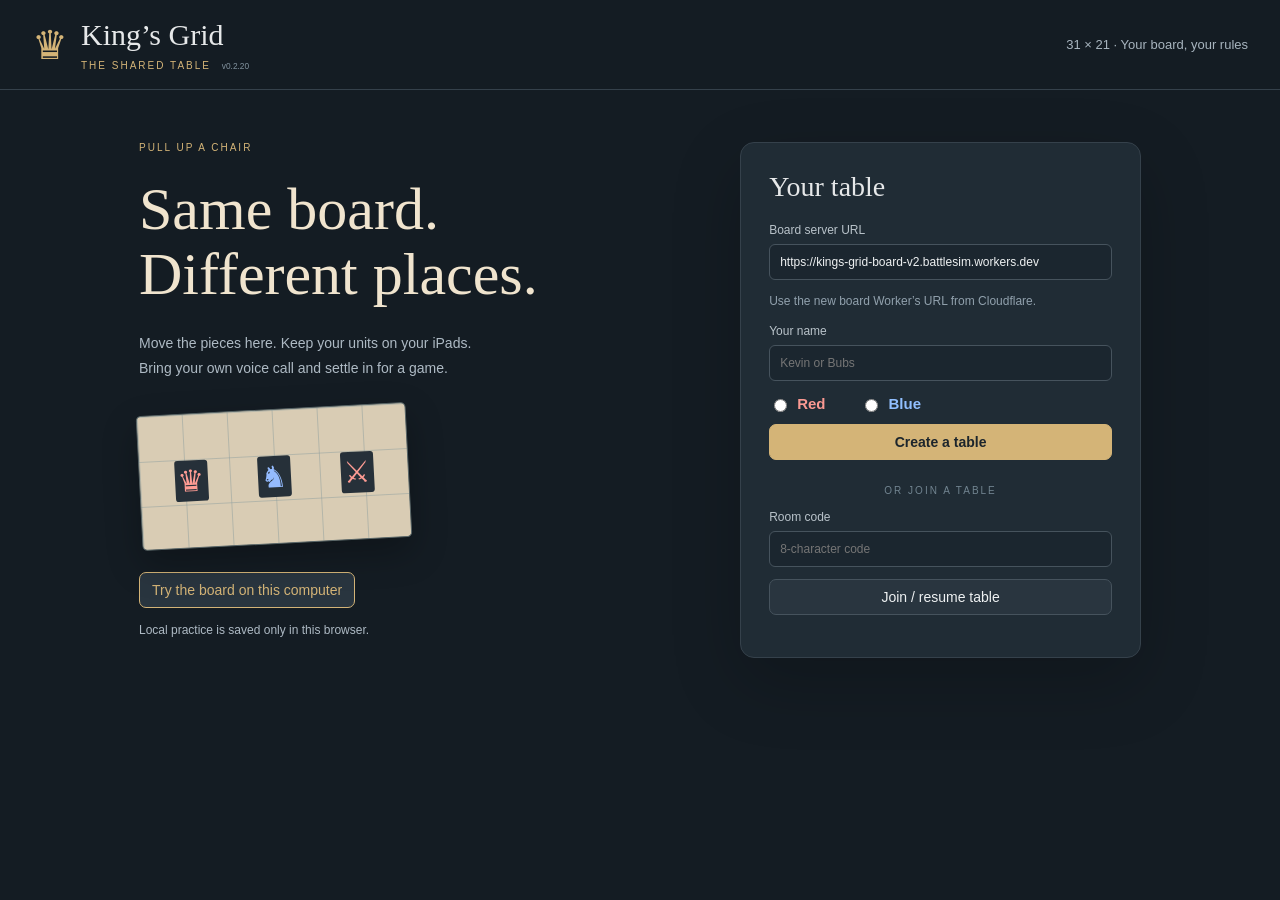
==== index.html @ 9a1aa722 "Add files via upload" ====
<!doctype html><html lang="en"><head><meta charset="utf-8"><meta name="viewport" content="width=device-width,initial-scale=1"><title>King’s Grid • Shared Table</title><style>:root{font-family:Inter,Segoe UI,Arial,sans-serif;color:#e6e8e9;background:#141c23;font-size:14px;--gold:#d4b477;--line:#35414b;--cell:30px}*{box-sizing:border-box}body{margin:0}button,input,select{font:inherit}button,.filebutton{border:1px solid #46535d;border-radius:7px;background:#29353f;color:#eef1f2;padding:9px 12px;cursor:pointer;transition:background .15s}button:hover,.filebutton:hover{background:#3a4a56}button:disabled{opacity:.45;cursor:not-allowed}button.active{border-color:var(--gold);box-shadow:inset 0 0 0 1px var(--gold)}button.primary{background:var(--gold);border-color:var(--gold);color:#1c252c;font-weight:700}button.secondary{border-color:var(--gold);color:var(--gold)}input,select{width:100%;border:1px solid #46535d;border-radius:6px;background:#1b262f;color:#eef1f2;padding:10px;min-width:0}label{display:grid;gap:7px;color:#b9c3ca;font-size:12px}input:focus,select:focus,button:focus-visible{outline:2px solid var(--gold);outline-offset:2px}header{height:90px;display:flex;align-items:center;padding:18px 32px;border-bottom:1px solid var(--line);gap:25px}.brand{display:flex;align-items:center;gap:13px}.crown{color:var(--gold);font-size:40px}h1{font:30px Georgia,serif;margin:0 0 4px}.eyebrow{font-size:10px;letter-spacing:2px;color:var(--gold)}small{letter-spacing:0;color:#8394a0;margin-left:6px}#roomInfo{margin-left:auto;color:#a8b5bf;font-size:13px}h2{font:60px/1.08 Georgia,serif;margin:24px 0;color:#f0e4ce}h3{font:28px Georgia,serif;margin:0 0 20px}h4{font-size:12px;text-transform:uppercase;letter-spacing:1px;color:#a6b4bf}.muted{font-size:12px;color:#91a1ad;line-height:1.5}#welcome{display:grid;grid-template-columns:1.3fr 1fr;max-width:1050px;margin:52px auto;gap:80px;padding:0 24px}.intro>p{line-height:1.8;color:#aebac4}.joincard{background:#202c35;padding:28px;border:1px solid var(--line);border-radius:14px;box-shadow:0 24px 70px #0003}.joincard>button{width:100%;margin-top:12px}.joincard label{margin-top:14px}.choose{display:flex;gap:35px}.choose label{display:flex;align-items:center;font-size:15px}.choose input{width:auto}.redtext{color:#fa9992!important}.bluetext{color:#91bfff!important}.divider{color:#718490;letter-spacing:2px;font-size:10px;text-align:center;margin:25px 0 12px}.mini-grid{margin:28px 0;width:270px;height:135px;border:1px solid #586567;background-color:#d9ccb4;background-image:linear-gradient(#8f9f9e80 1px,transparent 1px),linear-gradient(90deg,#8f9f9e80 1px,transparent 1px);background-size:45px 45px;display:flex;gap:50px;align-items:center;justify-content:center;transform:rotate(-3deg);border-radius:5px;box-shadow:0 14px 35px #0004}.mini-grid span{background:#263039;color:#ff9c94;font:30px Georgia;padding:3px;border-radius:3px}.mini-grid span:nth-child(2){color:#94bbff}#setupError{color:#ffb8a8;line-height:1.4}.toolbar{display:flex;align-items:center;gap:8px;padding:12px 20px;border-bottom:1px solid var(--line);flex-wrap:wrap}.toolbar button{font-size:12px}.spacer{flex:1}#connection{font-size:12px;color:#a4dfbd;margin-right:8px}#connection.offline{color:#ffd18d}.workspace{display:grid;grid-template-columns:240px minmax(0,1fr);height:calc(100vh - 154px)}aside{padding:15px;border-right:1px solid var(--line);overflow-y:auto;background:#1b252e}.tabbar{display:flex;gap:6px}.tabbar button{flex:1;font-size:12px}.teamchoices{display:flex;gap:4px;margin:10px 0}.teamchoices button{flex:1;padding:8px 3px;font-size:12px}#search{margin-bottom:12px}#catalog{display:grid;grid-template-columns:1fr 1fr;gap:6px}.catalog-piece{display:flex;align-items:center;gap:7px;text-align:left;font-size:11px;padding:8px 5px;min-height:40px}.catalog-piece .icon{font-size:19px;min-width:23px;text-align:center}#sizeFields{display:flex;gap:10px;margin:14px 0}#sizeFields label{flex:1}#addReserve{width:100%;font-size:11px}#reserves{display:flex;flex-wrap:wrap;gap:5px}#reserves button{font-size:11px;padding:7px}.tools{margin-top:25px;border-top:1px solid var(--line);padding-top:15px}.tools summary{cursor:pointer;color:#c5cdd3;font-size:12px}.tools button,.filebutton{display:block;width:100%;text-align:center;font-size:12px;margin-top:10px}.danger{color:#ffaca5}#log p{font-size:12px;line-height:1.5;border-bottom:1px solid var(--line);padding:10px 0}#log time{display:block;font-size:10px;color:#82939f}.boardsection{display:flex;flex-direction:column;min-width:0;min-height:0;padding:0 20px 12px}#hint{padding:12px 0;color:#c8d2d8;font-size:12px;min-height:39px}#viewport{flex:1;min-height:180px;overflow:auto;position:relative;background:#10181f;border:1px solid #394650;border-radius:9px;padding:14px}#board{position:relative;width:calc(var(--cell)*32);height:calc(var(--cell)*22);margin:auto;user-select:none}.cell{position:absolute;border-radius:0;border:0;border-right:1px solid #87959780;border-bottom:1px solid #87959780;background:#e0d6bf;padding:0;color:#33424b;font-size:10px;width:var(--cell);height:var(--cell)}.cell:hover{background:#efdfa9}.cell.alt{background:#dbd0b9}.cell.alt:hover{background:#efdfa9}.axis{position:absolute;display:grid;place-items:center;color:#90a1ad;font-size:10px;width:var(--cell);height:var(--cell)}.piece{position:absolute;pointer-events:none;border-radius:4px;border:2px solid #e8857e;background:#593437;color:#ffd7d0;display:flex;flex-direction:column;align-items:center;justify-content:center;overflow:hidden;box-shadow:0 2px 3px #0005;z-index:2}.piece.blue{border-color:#76a8e6;background:#273f59;color:#d2e6ff}.piece.neutral{border-color:#ae9a78;background:#554e40;color:#f2e5c6}.piece.selected{outline:3px solid #ffe19d;outline-offset:1px;z-index:5}.piece.defeated{filter:grayscale(.9);opacity:.7}.piece.captured{border-style:dashed}.piece .glyph{font-size:calc(var(--cell)*.49);line-height:1}.piece .tiny{font-size:clamp(6px,calc(var(--cell)*.2),12px);line-height:1.2;max-width:95%;white-space:nowrap;overflow:hidden;text-overflow:ellipsis}.piece .statusMark{position:absolute;right:1px;top:0;font-size:10px;color:white}.stackbadge{position:absolute;right:1px;bottom:1px;font-size:9px;background:#e2bd70;color:#17242d;border-radius:3px;padding:0 2px}.boardfooter{display:flex;justify-content:space-between;gap:15px;padding:10px 0;font-size:10px;color:#93a5b2}#selection{background:#24313c;border:1px solid #50606b;border-radius:9px;padding:12px}#selectedCoord{color:#9faeb8;margin-left:15px;font-size:12px}.editrow{display:flex;align-items:end;gap:7px;flex-wrap:wrap;margin-top:10px}.editrow label:first-child{flex:1;min-width:90px}.editrow label{max-width:170px}.editrow button,.editrow input,.editrow select{padding:7px;font-size:12px}#stack{display:flex;gap:6px;flex-wrap:wrap;margin-top:8px}#stack button{font-size:11px;padding:5px}#toast{position:fixed;bottom:25px;left:50%;transform:translateX(-50%);max-width:650px;padding:14px 20px;border:1px solid var(--gold);background:#283640;border-radius:8px;box-shadow:0 10px 50px #0007;z-index:30;color:#fff}[hidden]{display:none!important}@media(max-width:850px){header{padding:12px 18px}h1{font-size:24px}#welcome{gap:24px;margin:25px auto}h2{font-size:42px}.workspace{grid-template-columns:190px 1fr}.boardsection{padding:0 8px 10px}aside{padding:10px}.toolbar{padding:8px}#roomInfo{font-size:10px}#resume{display:none}}@media(max-width:600px){#welcome{grid-template-columns:1fr}.intro h2{font-size:38px}.mini-grid{display:none}.workspace{height:auto;grid-template-columns:150px minmax(0,1fr)}#catalog{grid-template-columns:1fr}#viewport{height:65vh;flex:none}.boardfooter span:last-child{display:none}header{height:80px}.eyebrow{letter-spacing:1px}#roomInfo{max-width:100px}}
#catalog{display:flex;flex-direction:column;gap:12px}.catalog-row>span{font-size:11px;color:#bfcbd4;display:block;margin-bottom:5px}.token-row{display:flex;gap:7px}.tray-token{width:54px;height:54px;padding:2px;border-radius:5px;cursor:grab;position:relative}.tray-token.used{opacity:.45}.tray-token.used:after{content:'✓';position:absolute;bottom:0;right:1px;color:white;background:#233b31}.token-art{display:block;width:100%;height:100%;object-fit:contain;pointer-events:none}.piece{pointer-events:auto;cursor:grab;padding:0}.piece .token-art{object-fit:contain}.piece .placeholder{font-size:calc(var(--cell)*.4);line-height:1}.piece.cannon-object{border:2px solid #dabc78;background:repeating-linear-gradient(45deg,#493c2e,#493c2e 4px,#5b4934 4px,#5b4934 8px);color:#fff1bf}.piece.cannon-object .placeholder{font-size:calc(var(--cell)*.21);font-weight:900}.tray-token .placeholder{font-size:13px}.orientation{margin:15px 0}.board-ping{pointer-events:none;position:absolute;width:10px;height:10px;border:3px solid #ff8d87;border-radius:50%;z-index:20;transform:translate(-50%,-50%);animation:ripple 1.4s ease-out forwards;box-shadow:0 0 0 2px #fff7}.board-ping.blue{border-color:#76b9ff}.drag-preview{position:absolute;pointer-events:none;border:2px dashed #ffb0aa;background:#f7877733;z-index:15;font-size:9px;color:white;display:grid;place-items:center}.drag-preview.blue{border-color:#83bcff;background:#83bcff33}@keyframes ripple{0%{width:10px;height:10px;opacity:1}100%{width:110px;height:110px;opacity:0}}#turnLabel{font-size:12px;color:#e7c78c}.toolbar{min-height:65px}.workspace{height:calc(100vh - 170px)}@media(prefers-reduced-motion:reduce){.board-ping{animation:none;width:40px;height:40px}}

.piece.fixed-base{border:2px solid rgba(255,255,255,.85);color:#fff;background:#bd514d;cursor:default}.piece.fixed-base.blue{background:#4c82bd}.piece.fixed-giving{border:2px solid rgba(255,255,255,.85);background:#3b9b5e;color:#fff;cursor:default}.fixed-label{font-weight:900;font-size:calc(var(--cell)*.42);line-height:1;text-shadow:0 1px 2px #0008}
.ruler-controls{display:flex;align-items:center;gap:7px}.ruler-controls label{display:flex;align-items:center;gap:4px;color:#b9c3ca;font-size:11px}.ruler-controls input,.ruler-controls select{width:64px;padding:6px;font-size:11px}.ruler-controls select{width:94px}.ruler-cell{position:absolute;z-index:1;pointer-events:none;background:#f1c75b38;border:1px solid #f1c75b99;box-shadow:inset 0 0 0 1px #fff2}

#viewport.panning,#viewport.panning *{cursor:grabbing!important}#viewport:fullscreen{width:100vw;height:100vh;max-height:none;border:0;border-radius:0;flex:none;padding:14px;overflow:auto;background:#10181f}
.wall-health .placeholder,.wall-health .tiny{display:none}
.wall-hp-label{position:relative;z-index:1;font:bold calc(var(--cell)*.40) system-ui;color:white;text-shadow:0 1px 2px #000;white-space:nowrap}
.wall-vertical .wall-hp-label{writing-mode:vertical-rl}
.wall-hp-track{position:absolute;background:#101b22;border-radius:3px;overflow:hidden;pointer-events:none}
.wall-horizontal .wall-hp-track{left:3px;right:3px;bottom:2px;height:4px}
.wall-vertical .wall-hp-track{top:3px;bottom:3px;left:2px;width:4px}
.wall-hp-track>span{display:block;background:#78d997;width:100%;height:100%}
.wall-zero{outline:2px dashed #f17d73}
.wall-hp-editor{position:absolute;z-index:40;width:200px;padding:8px;background:#172b36;color:#fff;border:1px solid #8ba8b6;border-radius:7px;box-shadow:0 3px 12px #0008;font:12px system-ui}
.wall-hp-editor strong{display:block;overflow:hidden;text-overflow:ellipsis;white-space:nowrap;margin-bottom:5px}
.wall-hp-editor>div{display:flex;gap:6px;align-items:center}
.wall-hp-editor input{width:112px;min-width:0;padding:0;accent-color:#78d997}
.wall-hp-editor button{width:28px;height:28px;padding:0;font-size:20px}

/* v0.2.11 animated battlefield underlay */
.map-control{display:flex;grid-template-columns:auto auto;align-items:center;gap:6px;color:#9eacb7;font-size:11px;margin-left:2px}
.map-control select{width:auto;max-width:170px;padding:7px 28px 7px 9px;font-size:12px;background:#1f2b34}
#board{isolation:isolate}
.map-layer{position:absolute;left:var(--cell);top:var(--cell);width:calc(var(--cell)*31);height:calc(var(--cell)*21);overflow:hidden;z-index:0;background:#0d141a;pointer-events:none;display:none}
.map-layer.active{display:block}
.map-layer iframe{position:absolute;left:50%;top:50%;width:147%;height:122%;transform:translate(-50%,-50%);border:0;pointer-events:none}
#board.has-map .cell{background:rgba(224,214,191,.08);border-right-color:rgba(224,231,230,.58);border-bottom-color:rgba(224,231,230,.58);text-shadow:0 1px 2px #000}
#board.has-map .cell.alt{background:rgba(16,24,31,.07)}
#board.has-map .cell:hover,#board.has-map .cell.alt:hover{background:rgba(239,223,169,.28)}
#board.has-map .axis{color:#c8d2d8;text-shadow:0 1px 2px #000}
#board.has-map .ruler-cell{background:rgba(255,226,150,.28)}
@media(max-width:850px){.map-control span{display:none}.map-control select{max-width:135px}}

/* v0.2.13 central background library */
.toolbar-link{display:inline-grid;place-items:center;width:34px;height:34px;border:1px solid #46535d;border-radius:7px;background:#29353f;color:#eef1f2;text-decoration:none;font-size:15px}.toolbar-link:hover{background:#3a4a56}.map-control select{min-width:132px}

.paint-controls{display:flex;align-items:center;gap:7px}.paint-controls label{display:flex;align-items:center;gap:4px;color:#b9c3ca;font-size:11px}.paint-controls input[type=color],.ruler-controls input[type=color]{width:34px;height:30px;padding:2px;min-width:34px}.paint-controls select{width:104px;padding:6px;font-size:11px}.paint-cell{position:absolute;z-index:1;pointer-events:none;box-shadow:inset 0 0 0 1px #ffffff24}.ruler-cell{z-index:2}.piece{z-index:3}.piece.distracted .statusMark{color:#ffe27a;font-size:15px;text-shadow:0 1px 2px #000}.piece.distracted{box-shadow:0 0 0 2px #ffe27a99,0 2px 3px #0005}

/* v0.2.19 compact, personalisable in-game toolbar */
.compact-toolbar{
  min-height:46px;
  padding:7px 14px;
  gap:6px;
  flex-wrap:nowrap;
  position:relative;
  z-index:60;
  background:#18232b;
}
.compact-toolbar #connection{white-space:nowrap;margin-right:4px}
.setup-actions{display:flex;align-items:center;gap:6px;white-space:nowrap}
.setup-actions button{padding:6px 9px}
.compact-toolbar>button,.compact-toolbar summary,.pinned-action{
  min-height:32px;
  padding:6px 9px;
  border-radius:6px;
  white-space:nowrap;
}
.compact-map{margin:0;display:block}
.compact-map select{min-width:118px;max-width:160px;height:32px;padding:5px 27px 5px 8px;border-radius:6px}
.pinned-tools{display:flex;align-items:center;gap:5px}
.pinned-action{font-size:12px}
.toolbar-menu{position:relative}
.toolbar-menu>summary{
  list-style:none;
  display:grid;
  place-items:center;
  border:1px solid #46535d;
  background:#29353f;
  color:#eef1f2;
  cursor:pointer;
  user-select:none;
}
.toolbar-menu>summary::-webkit-details-marker{display:none}
.toolbar-menu>summary:after{content:'▾';font-size:9px;margin-left:5px;color:#9fb0bb}
.toolbar-menu[open]>summary,.toolbar-menu>summary:hover{background:#3a4a56}
.menu-panel{
  position:absolute;
  right:0;
  top:calc(100% + 7px);
  width:max-content;
  min-width:178px;
  max-width:min(320px,calc(100vw - 24px));
  padding:7px;
  border:1px solid #46535d;
  border-radius:8px;
  background:#202c35;
  box-shadow:0 12px 34px #0009;
  display:grid;
  gap:5px;
  z-index:100;
}
.menu-panel button,.menu-panel .filebutton,.menu-panel .menu-link{
  width:100%;
  min-height:32px;
  margin:0;
  padding:7px 9px;
  text-align:left;
  font-size:12px;
  border-radius:6px;
}
.menu-link{
  display:block;
  border:1px solid #46535d;
  background:#29353f;
  color:#eef1f2;
  text-decoration:none;
  cursor:pointer;
}
.menu-link:hover{background:#3a4a56}
.menu-file{display:block}
.menu-row{display:grid;grid-template-columns:minmax(0,1fr) 34px;gap:5px;align-items:center}
.menu-row>button:first-child{min-width:0}
.menu-row .pin-toggle{
  width:34px;
  min-width:34px;
  padding:0;
  display:grid;
  place-items:center;
  text-align:center;
}
.pin-toggle.pinned{border-color:var(--gold);color:var(--gold)}
.zoom-row{grid-template-columns:38px minmax(62px,1fr) 38px}
.zoom-row output{display:grid;place-items:center;color:#b9c3ca;font-size:11px}
.tool-context{
  min-height:42px;
  padding:6px 14px;
  border-bottom:1px solid var(--line);
  background:#1d2932;
  display:flex;
  align-items:center;
  gap:9px;
  position:relative;
  z-index:45;
}
.tool-context>strong{font-size:11px;letter-spacing:.6px;text-transform:uppercase;color:var(--gold);white-space:nowrap}
#toolContextBody{display:flex;align-items:center;gap:6px;flex-wrap:wrap}
.tool-context button,.tool-context input,.tool-context select{min-height:30px;padding:5px 8px;font-size:11px}
.context-close{margin-left:auto;width:30px!important;padding:0!important;font-size:18px!important}
.tool-context .ruler-controls,.tool-context .paint-controls{display:flex;align-items:center;gap:6px;flex-wrap:wrap}
.tool-context label{display:flex;align-items:center;gap:4px;font-size:11px}
.tool-context input[type=number]{width:58px}
.tool-context input[type=color]{width:34px;height:30px;padding:2px}
.tool-context select{width:auto;min-width:92px}

/* The toolbar now owns less vertical space; preserve the board area. */
.workspace{height:calc(100vh - 136px)}
.tool-context:not([hidden]) + .workspace{height:calc(100vh - 178px)}

@media(max-width:900px){
  .compact-toolbar{overflow-x:auto;overflow-y:visible;scrollbar-width:thin}
  .compact-toolbar .spacer{min-width:4px}
  .compact-map select{min-width:108px;max-width:130px}
  .menu-panel{position:fixed;right:10px;top:136px}
  .tool-context{overflow-x:auto;flex-wrap:nowrap}
  #toolContextBody{flex-wrap:nowrap}
}
@media(max-width:600px){
  .compact-toolbar{padding:6px 8px;gap:4px}
  .compact-toolbar #connection{font-size:11px}
  .compact-toolbar>button,.compact-toolbar summary,.pinned-action{padding:5px 7px}
  .compact-map select{min-width:100px;max-width:112px}
  .setup-actions #turnLabel{display:none}
  .workspace{height:auto}
  .tool-context:not([hidden]) + .workspace{height:auto}
}

/* v0.2.20 Photoshop-style layout */
#table{display:flex;flex-direction:column;min-height:calc(100vh - 90px)}
.compact-toolbar{padding:10px 16px;gap:10px;align-items:center;min-height:58px;background:#141c23;flex-wrap:nowrap}
.compact-toolbar .map-control{display:flex;align-items:center}
.compact-toolbar .map-control select{min-width:190px;max-width:220px}
#setupActions{display:flex;align-items:center;gap:8px;white-space:nowrap}
#setupActions #turnLabel{margin-right:4px}
#tableMenu>summary{min-width:72px;justify-content:center}
#pinnedTools,#toolsMenu,#viewMenu{display:none!important}
.workspace{display:grid;grid-template-columns:250px minmax(0,1fr) 96px;height:calc(100vh - 148px)}
aside{padding:14px;border-right:1px solid var(--line);overflow-y:auto;background:#1b252e}
.boardsection{padding:12px 14px 12px;overflow:hidden}
#hint{padding:0 0 10px;min-height:26px}
#viewport{padding:12px}
.tool-context{padding:10px 16px;border-bottom:1px solid var(--line);background:#18222b;display:flex;align-items:center;gap:10px}
.tool-context>strong{min-width:52px}
.tool-context button,.tool-context input,.tool-context select,.tool-context output{font-size:11px}
.tool-context output{color:#b8c7d1;font-size:11px;min-width:42px;text-align:right}
.tool-context .paint-controls input[type=range]{width:150px}
.tool-context .paint-controls select{min-width:110px}
.tool-context .paint-controls label.opacity-row{display:flex;align-items:center;gap:8px}
.toolrail{padding:12px 10px;border-left:1px solid var(--line);border-right:none;background:#17212a;display:flex;flex-direction:column;gap:10px;overflow:visible}
.rail-button,.rail-menu>summary{display:flex;flex-direction:column;align-items:center;justify-content:center;gap:6px;width:100%;min-height:72px;padding:10px 8px;border:1px solid #33444f;border-radius:14px;background:#22303a;color:#eef1f2;cursor:pointer;list-style:none;user-select:none;text-align:center}
.rail-menu>summary::-webkit-details-marker{display:none}
.rail-button:hover,.rail-menu>summary:hover{background:#2c3a45}
.rail-button.active,.rail-menu[open]>summary{border-color:var(--gold);box-shadow:inset 0 0 0 1px var(--gold);background:#263844}
.rail-icon{font-size:20px;line-height:1}
.rail-menu{position:relative}
.rail-menu-panel{position:absolute;right:calc(100% + 10px);bottom:0;min-width:220px;padding:8px;background:#202c35;border:1px solid var(--line);border-radius:14px;box-shadow:0 18px 45px rgba(0,0,0,.45);display:grid;gap:6px;z-index:60}
.rail-menu-panel button{width:100%;text-align:left;padding:9px 10px}
.menu-link{display:block;width:100%;padding:9px 10px;border:1px solid #46535d;border-radius:7px;background:#29353f;color:#eef1f2;text-decoration:none;cursor:pointer}
.menu-link:hover{background:#3a4a56}
.boardfooter{padding:8px 2px 10px}
@media(max-width:1100px){
  .workspace{grid-template-columns:210px minmax(0,1fr) 88px}
  .compact-toolbar .map-control select{min-width:150px;max-width:170px}
}
@media(max-width:850px){
  .compact-toolbar{flex-wrap:wrap;overflow-x:visible}
  .workspace{grid-template-columns:180px minmax(0,1fr) 82px;height:auto}
  .tool-context:not([hidden]) + .workspace{height:auto}
  .rail-button,.rail-menu>summary{min-height:64px;padding:8px 6px}
}
@media(max-width:600px){
  .workspace{grid-template-columns:1fr;gap:0}
  aside{border-right:none;border-bottom:1px solid var(--line)}
  .toolrail{flex-direction:row;flex-wrap:wrap;border-left:none;border-top:1px solid var(--line)}
  .rail-button,.rail-menu>summary{min-height:58px;flex:1 1 92px}
  .rail-menu-panel{right:0;bottom:calc(100% + 8px)}
}
</style></head><body>
<header><div class="brand"><span class="crown">♛</span><div><h1>King’s Grid</h1><span class="eyebrow">THE SHARED TABLE <small>v0.2.20</small></span></div></div><div id="roomInfo">31 × 21 · Your board, your rules</div></header>
<main id="welcome"><section class="intro"><div class="eyebrow">PULL UP A CHAIR</div><h2>Same board.<br>Different places.</h2><p>Move the pieces here. Keep your units on your iPads.<br>Bring your own voice call and settle in for a game.</p><div class="mini-grid"><span>♛</span><span>♞</span><span>⚔</span></div><button id="local" class="secondary">Try the board on this computer</button><p class="muted">Local practice is saved only in this browser.</p></section><section class="joincard"><h3>Your table</h3><label>Board server URL<input id="api" type="url" placeholder="https://kings-grid-board.…workers.dev" autocomplete="url"></label><p class="muted">Use the new board Worker’s URL from Cloudflare.</p><label>Your name<input id="name" maxlength="30" placeholder="Kevin or Bubs" autocomplete="given-name"></label><div class="choose"><label><input type="radio" name="team" value="red"> <b class="redtext">Red</b></label><label><input type="radio" name="team" value="blue"> <b class="bluetext">Blue</b></label></div><button id="create" class="primary">Create a table</button><div class="divider">OR JOIN A TABLE</div><label>Room code<input id="code" maxlength="8" placeholder="8-character code" autocapitalize="characters"></label><button id="join">Join / resume table</button><p id="setupError" role="alert"></p></section></main>
<main id="table" hidden>
  <nav class="toolbar compact-toolbar">
    <span id="connection" role="status">Local practice</span>
    <span id="setupActions" class="setup-actions"><span id="turnLabel"></span><button id="ready" class="primary">Ready</button><button id="pass" class="primary" hidden>Pass Turn</button></span>
    <span class="spacer"></span>
    <button id="undo" title="Undo last board edit">↶ Undo</button>
    <label class="map-control compact-map" title="Choose a shared animated battlefield"><select id="mapSelect" aria-label="Battle map"><option value="classic">Classic</option></select></label>
    <details id="tableMenu" class="toolbar-menu"><summary>Table</summary><div class="menu-panel"><button id="invite">Copy invite</button><button id="resume">Private resume link</button><a id="backgroundEditor" class="menu-link" href="background-editor.html" target="_blank" rel="noopener">Edit backgrounds…</a><button id="export">Download board save</button><label class="filebutton menu-file">Load board save<input id="import" type="file" accept=".json,application/json" hidden></label><button id="localSwitch" hidden>Switch local player</button><button id="clear" class="danger">Return my pieces to tray</button><button id="reset" class="danger">Reset table for new setup</button><button id="update" title="Reload the latest version of the board">Update board</button><button id="leave" class="danger" hidden>Leave table</button></div></details>
    <span id="pinnedTools" hidden aria-label="Pinned board tools"></span>
    <details id="toolsMenu" class="toolbar-menu" hidden><summary>Tools</summary><div class="menu-panel"><div class="menu-row"><button id="ping">◎ Ping</button><button class="pin-toggle" data-pin="ping" title="Pin Ping to this browser’s toolbar" aria-label="Pin Ping">📌</button></div><div id="rulerMenuSlot" class="menu-row"></div><div id="paintMenuSlot" class="menu-row"></div></div></details>
    <details id="viewMenu" class="toolbar-menu" hidden><summary>View</summary><div class="menu-panel"><div class="menu-row"><button id="fit">Fit board</button><button class="pin-toggle" data-pin="fit" title="Pin Fit board to this browser’s toolbar" aria-label="Pin Fit board">📌</button></div><div class="menu-row zoom-row"><button id="minus" aria-label="Zoom out">−</button><output id="zoomLabel">100%</output><button id="plus" aria-label="Zoom in">+</button></div><div class="menu-row"><button id="flip">Flip view</button><button class="pin-toggle" data-pin="flip" title="Pin Flip view to this browser’s toolbar" aria-label="Pin Flip view">📌</button></div><button id="fullscreen" hidden>Board fullscreen</button></div></details>
  </nav>
  <div id="toolContext" class="tool-context" hidden><strong id="toolContextLabel"></strong><span id="toolContextBody"></span><button id="closeToolContext" class="context-close" title="Close active tool">×</button></div>
  <div class="workspace">
    <aside><div class="tabbar"><button id="trayTab" class="active">Piece tray</button><button id="logTab">Activity</button></div><div id="tray"><p class="muted">Drag a numbered piece onto the board. Click placement also works.</p><div id="ownTeam" class="teamchoices"></div><input id="search" placeholder="Find a piece…" aria-label="Find a piece"><div id="catalog"></div><label class="orientation">Wall direction<select id="wallDirection"><option value="horizontal">Horizontal · 5 across</option><option value="vertical">Vertical · 5 down</option></select></label><button id="addReserve">Add chosen piece to reserve</button><h4>Reserve <span id="reserveCount"></span></h4><div id="reserves"></div></div><div id="log" hidden></div></aside>
    <section class="boardsection"><div id="hint" role="status">Choose a piece from the tray to begin.</div><div id="viewport"><div id="board" role="grid" aria-label="King’s Grid 31 columns by 21 rows"><div id="mapLayer" class="map-layer" aria-hidden="true"></div></div></div><div class="boardfooter"><span id="counts">0 pieces</span><span>Drag to move · click for controls · Shift-click to ping · Middle-drag to pan · Esc exits fullscreen</span></div><div id="selection" hidden><div><strong id="selectedName"></strong><span id="selectedCoord"></span></div><div class="editrow"><label>Label<input id="label" maxlength="40"></label><label>Status<select id="pieceStatus"><option value="normal">Normal</option><option value="defeated">Defeated</option><option value="captured">Captured</option><option value="distracted">Distracted ♪</option></select></label><button id="savePiece">Apply</button><button id="rotate">Rotate</button><button id="reservePiece">To reserve</button><button id="remove" class="danger">Remove</button><button id="cancel">Deselect</button></div><div id="stack"></div></div></section>
    <aside class="toolrail" aria-label="Board tools">
      <button id="railSelect" class="rail-button active" title="Select and move pieces"><span class="rail-icon">↖</span><span>Select</span></button>
      <button id="railPing" class="rail-button" title="Ping a tile"><span class="rail-icon">◎</span><span>Ping</span></button>
      <button id="railRuler" class="rail-button" title="Measure from a tile"><span class="rail-icon">⌗</span><span>Ruler</span></button>
      <button id="railPaint" class="rail-button" title="Paint tiles"><span class="rail-icon">🖌</span><span>Paint</span></button>
      <button id="railErase" class="rail-button" title="Erase painted tiles"><span class="rail-icon">⌫</span><span>Erase</span></button>
      <button id="railFit" class="rail-button" title="Fit board"><span class="rail-icon">⛶</span><span>Fit board</span></button>
      <button id="railFlip" class="rail-button" title="Flip view"><span class="rail-icon">⇋</span><span>Flip view</span></button>
      <details id="moreMenu" class="rail-menu"><summary class="rail-button" id="moreTool"><span class="rail-icon">⋯</span><span>More</span></summary><div class="rail-menu-panel"><button id="moreInvite">Copy invite</button><button id="moreResume">Private resume link</button><button id="moreBackgrounds">Edit backgrounds…</button><button id="moreExport">Download board save</button><button id="moreImport">Load board save</button><button id="moreUpdate">Update board</button><button id="moreLeave" class="danger">Leave table</button></div></details>
    </aside>
  </div>
</main>
<div id="toast" role="alert" hidden></div><script type="module">
const CATALOG = [
  {
    "id": "unit1",
    "name": "King",
    "icon": "♛",
    "short": "King",
    "kind": "unit",
    "art": {
      "red1": "assets/unit1-red-1.png?v=0.2.9",
      "blue1": "assets/unit1-blue-1.png?v=0.2.9"
    }
  },
  {
    "id": "unit2",
    "name": "Base Builder",
    "icon": "⌂",
    "short": "Builder",
    "kind": "unit",
    "art": {
      "red1": "assets/unit2-red-1.png?v=0.2.9",
      "red2": "assets/unit2-red-2.png?v=0.2.9",
      "red3": "assets/unit2-red-3.png?v=0.2.9",
      "blue1": "assets/unit2-blue-1.png?v=0.2.9",
      "blue2": "assets/unit2-blue-2.png?v=0.2.9",
      "blue3": "assets/unit2-blue-3.png?v=0.2.9"
    }
  },
  {
    "id": "unit3",
    "name": "Wood Worker",
    "icon": "🪵",
    "short": "Wood",
    "kind": "unit",
    "art": {
      "red1": "assets/unit3-red-1.png?v=0.2.9",
      "red2": "assets/unit3-red-2.png?v=0.2.9",
      "red3": "assets/unit3-red-3.png?v=0.2.9",
      "blue1": "assets/unit3-blue-1.png?v=0.2.9",
      "blue2": "assets/unit3-blue-2.png?v=0.2.9",
      "blue3": "assets/unit3-blue-3.png?v=0.2.9"
    }
  },
  {
    "id": "unit4",
    "name": "Stone Worker",
    "icon": "🪨",
    "short": "Stone",
    "kind": "unit",
    "art": {
      "red1": "assets/unit4-red-1.png?v=0.2.9",
      "red2": "assets/unit4-red-2.png?v=0.2.9",
      "red3": "assets/unit4-red-3.png?v=0.2.9",
      "blue1": "assets/unit4-blue-1.png?v=0.2.9",
      "blue2": "assets/unit4-blue-2.png?v=0.2.9",
      "blue3": "assets/unit4-blue-3.png?v=0.2.9"
    }
  },
  {
    "id": "unit5",
    "name": "Iron Worker",
    "icon": "⚙",
    "short": "Iron",
    "kind": "unit",
    "art": {
      "red1": "assets/unit5-red-1.png?v=0.2.9",
      "red2": "assets/unit5-red-2.png?v=0.2.9",
      "red3": "assets/unit5-red-3.png?v=0.2.9",
      "blue1": "assets/unit5-blue-1.png?v=0.2.9",
      "blue2": "assets/unit5-blue-2.png?v=0.2.9",
      "blue3": "assets/unit5-blue-3.png?v=0.2.9"
    }
  },
  {
    "id": "unit6",
    "name": "Warrior (Sword)",
    "icon": "⚔",
    "short": "Sword",
    "kind": "unit",
    "art": {
      "red1": "assets/unit6-red-1.png?v=0.2.9",
      "red2": "assets/unit6-red-2.png?v=0.2.9",
      "red3": "assets/unit6-red-3.png?v=0.2.9",
      "blue1": "assets/unit6-blue-1.png?v=0.2.9",
      "blue2": "assets/unit6-blue-2.png?v=0.2.9",
      "blue3": "assets/unit6-blue-3.png?v=0.2.9"
    }
  },
  {
    "id": "unit7",
    "name": "Warrior (Spear)",
    "icon": "🔱",
    "short": "Spear",
    "kind": "unit",
    "art": {
      "red1": "assets/unit7-red-1.png?v=0.2.9",
      "red2": "assets/unit7-red-2.png?v=0.2.9",
      "red3": "assets/unit7-red-3.png?v=0.2.9",
      "blue1": "assets/unit7-blue-1.png?v=0.2.9",
      "blue2": "assets/unit7-blue-2.png?v=0.2.9",
      "blue3": "assets/unit7-blue-3.png?v=0.2.9"
    }
  },
  {
    "id": "unit8",
    "name": "Warrior (Bow)",
    "icon": "🏹",
    "short": "Bow",
    "kind": "unit",
    "art": {
      "red1": "assets/unit8-red-1.png?v=0.2.9",
      "red2": "assets/unit8-red-2.png?v=0.2.9",
      "red3": "assets/unit8-red-3.png?v=0.2.9",
      "blue1": "assets/unit8-blue-1.png?v=0.2.9",
      "blue2": "assets/unit8-blue-2.png?v=0.2.9",
      "blue3": "assets/unit8-blue-3.png?v=0.2.9"
    }
  },
  {
    "id": "unit9",
    "name": "Warrior (Lance & Horse)",
    "icon": "♞",
    "short": "Lance",
    "kind": "unit",
    "art": {
      "red1": "assets/unit9-red-1.png?v=0.2.9",
      "red2": "assets/unit9-red-2.png?v=0.2.9",
      "red3": "assets/unit9-red-3.png?v=0.2.9",
      "blue1": "assets/unit9-blue-1.png?v=0.2.9",
      "blue2": "assets/unit9-blue-2.png?v=0.2.9",
      "blue3": "assets/unit9-blue-3.png?v=0.2.9"
    }
  },
  {
    "id": "unit10",
    "name": "Mage",
    "icon": "✦",
    "short": "Mage",
    "kind": "unit",
    "art": {
      "red1": "assets/unit10-red-1.png?v=0.2.9",
      "red2": "assets/unit10-red-2.png?v=0.2.9",
      "red3": "assets/unit10-red-3.png?v=0.2.9",
      "blue1": "assets/unit10-blue-1.png?v=0.2.9",
      "blue2": "assets/unit10-blue-2.png?v=0.2.9",
      "blue3": "assets/unit10-blue-3.png?v=0.2.9"
    }
  },
  {
    "id": "unit11",
    "name": "Priest",
    "icon": "☀",
    "short": "Priest",
    "kind": "unit",
    "art": {
      "red1": "assets/unit11-red-1.png?v=0.2.9",
      "red2": "assets/unit11-red-2.png?v=0.2.9",
      "red3": "assets/unit11-red-3.png?v=0.2.9",
      "blue1": "assets/unit11-blue-1.png?v=0.2.9",
      "blue2": "assets/unit11-blue-2.png?v=0.2.9",
      "blue3": "assets/unit11-blue-3.png?v=0.2.9"
    }
  },
  {
    "id": "unit12",
    "name": "Medic",
    "icon": "✚",
    "short": "Medic",
    "kind": "unit",
    "art": {
      "red1": "assets/unit12-red-1.png?v=0.2.9",
      "red2": "assets/unit12-red-2.png?v=0.2.9",
      "red3": "assets/unit12-red-3.png?v=0.2.9",
      "blue1": "assets/unit12-blue-1.png?v=0.2.9",
      "blue2": "assets/unit12-blue-2.png?v=0.2.9",
      "blue3": "assets/unit12-blue-3.png?v=0.2.9"
    }
  },
  {
    "id": "unit13",
    "name": "Necromancer",
    "icon": "☠",
    "short": "Necro",
    "kind": "unit",
    "art": {
      "red1": "assets/unit13-red-1.png?v=0.2.9",
      "red2": "assets/unit13-red-2.png?v=0.2.9",
      "red3": "assets/unit13-red-3.png?v=0.2.9",
      "blue1": "assets/unit13-blue-1.png?v=0.2.9",
      "blue2": "assets/unit13-blue-2.png?v=0.2.9",
      "blue3": "assets/unit13-blue-3.png?v=0.2.9"
    }
  },
  {
    "id": "unit14",
    "name": "Farmer",
    "icon": "🌾",
    "short": "Farmer",
    "kind": "unit",
    "art": {
      "red1": "assets/unit14-red-1.png?v=0.2.9",
      "red2": "assets/unit14-red-2.png?v=0.2.9",
      "red3": "assets/unit14-red-3.png?v=0.2.9",
      "blue1": "assets/unit14-blue-1.png?v=0.2.9",
      "blue2": "assets/unit14-blue-2.png?v=0.2.9",
      "blue3": "assets/unit14-blue-3.png?v=0.2.9"
    }
  },
  {
    "id": "unit15",
    "name": "Artillerist",
    "icon": "💣",
    "short": "Artill.",
    "kind": "unit",
    "art": {
      "red1": "assets/unit15-red-1.png?v=0.2.9",
      "red2": "assets/unit15-red-2.png?v=0.2.9",
      "red3": "assets/unit15-red-3.png?v=0.2.9",
      "blue1": "assets/unit15-blue-1.png?v=0.2.9",
      "blue2": "assets/unit15-blue-2.png?v=0.2.9",
      "blue3": "assets/unit15-blue-3.png?v=0.2.9"
    }
  },
  {
    "id": "unit16",
    "name": "Mechanist",
    "icon": "🔧",
    "short": "Mech.",
    "kind": "unit",
    "art": {
      "red1": "assets/unit16-red-1.png?v=0.2.9",
      "red2": "assets/unit16-red-2.png?v=0.2.9",
      "red3": "assets/unit16-red-3.png?v=0.2.9",
      "blue1": "assets/unit16-blue-1.png?v=0.2.9",
      "blue2": "assets/unit16-blue-2.png?v=0.2.9",
      "blue3": "assets/unit16-blue-3.png?v=0.2.9"
    }
  },
  {
    "id": "unit17",
    "name": "Oracle",
    "icon": "◉",
    "short": "Oracle",
    "kind": "unit",
    "art": {
      "red1": "assets/unit17-red-1.png?v=0.2.9",
      "red2": "assets/unit17-red-2.png?v=0.2.9",
      "red3": "assets/unit17-red-3.png?v=0.2.9",
      "blue1": "assets/unit17-blue-1.png?v=0.2.9",
      "blue2": "assets/unit17-blue-2.png?v=0.2.9",
      "blue3": "assets/unit17-blue-3.png?v=0.2.9"
    }
  },
  {
    "id": "unit18",
    "name": "Thief",
    "icon": "◇",
    "short": "Thief",
    "kind": "unit",
    "art": {
      "red1": "assets/unit18-red-1.png?v=0.2.9",
      "red2": "assets/unit18-red-2.png?v=0.2.9",
      "red3": "assets/unit18-red-3.png?v=0.2.9",
      "blue1": "assets/unit18-blue-1.png?v=0.2.9",
      "blue2": "assets/unit18-blue-2.png?v=0.2.9",
      "blue3": "assets/unit18-blue-3.png?v=0.2.9"
    }
  },
  {
    "id": "unit19",
    "name": "Strategist",
    "icon": "♟",
    "short": "Strat.",
    "kind": "unit",
    "art": {
      "red1": "assets/unit19-red-1.png?v=0.2.9",
      "red2": "assets/unit19-red-2.png?v=0.2.9",
      "red3": "assets/unit19-red-3.png?v=0.2.9",
      "blue1": "assets/unit19-blue-1.png?v=0.2.9",
      "blue2": "assets/unit19-blue-2.png?v=0.2.9",
      "blue3": "assets/unit19-blue-3.png?v=0.2.9"
    }
  },
  {
    "id": "unit20",
    "name": "Shopkeeper",
    "icon": "💰",
    "short": "Shop",
    "kind": "unit",
    "art": {
      "red1": "assets/unit20-red-1.png?v=0.2.9",
      "red2": "assets/unit20-red-2.png?v=0.2.9",
      "red3": "assets/unit20-red-3.png?v=0.2.9",
      "blue1": "assets/unit20-blue-1.png?v=0.2.9",
      "blue2": "assets/unit20-blue-2.png?v=0.2.9",
      "blue3": "assets/unit20-blue-3.png?v=0.2.9"
    }
  },
  {
    "id": "bard",
    "name": "Bard",
    "short": "Bard",
    "icon": "♫",
    "kind": "unit",
    "art": {
      "red1": "assets/bard-red-1.png?v=0.2.9",
      "red2": "assets/bard-red-2.png?v=0.2.9",
      "red3": "assets/bard-red-3.png?v=0.2.9",
      "blue1": "assets/bard-blue-1.png?v=0.2.9",
      "blue2": "assets/bard-blue-2.png?v=0.2.9",
      "blue3": "assets/bard-blue-3.png?v=0.2.9"
    }
  },
  {
    "id": "base",
    "name": "Base",
    "icon": "⌂",
    "short": "Base",
    "kind": "marker",
    "art": {}
  },
  {
    "id": "giving",
    "name": "Giving Tile",
    "icon": "✧",
    "short": "Giving",
    "kind": "marker",
    "art": {}
  },
  {
    "id": "cannon",
    "name": "Cannon",
    "icon": "●",
    "short": "Cannon",
    "kind": "marker",
    "art": {
      "red1": "assets/cannon.png?v=0.2.9",
      "blue1": "assets/cannon.png?v=0.2.9"
    }
  },
  {
    "id": "woodwall",
    "name": "Wood Wall",
    "icon": "▥",
    "short": "Wood wall",
    "kind": "marker",
    "art": {}
  },
  {
    "id": "stonewall",
    "name": "Stone Wall",
    "icon": "▦",
    "short": "Stone wall",
    "kind": "marker",
    "art": {}
  },
  {
    "id": "ironwall",
    "name": "Iron Wall",
    "icon": "▤",
    "short": "Iron wall",
    "kind": "marker",
    "art": {}
  },
  {
    "id": "marker",
    "name": "Custom Marker",
    "icon": "◆",
    "short": "Marker",
    "kind": "marker",
    "art": {}
  }
];

const WIDTH=31,HEIGHT=21;
const wallMaxHP=type=>type==='woodwall'?3:type==='stonewall'?6:null;
const wallHP=p=>p.hp===undefined?wallMaxHP(p.type):p.hp;
function saveFilename(code,date=new Date()){
 const pad=n=>String(n).padStart(2,'0');
 return `Kings_Grid_${code}_${date.getFullYear()}-${pad(date.getMonth()+1)}-${pad(date.getDate())}_${pad(date.getHours())}-${pad(date.getMinutes())}-${pad(date.getSeconds())}.json`;
}
// Retired pieces remain readable in old saves, but cannot be created.
const types=new Set([...CATALOG.map(x=>x.id),'ritual']);
const copy=x=>JSON.parse(JSON.stringify(x));
function emptyBoard(){return {width:WIDTH,height:HEIGHT,pieces:[
 {id:'fixed-base-red',type:'base',team:'red',label:'B',x:1,y:10,w:1,h:1,status:'normal',copyNo:1,fixed:true},
 {id:'fixed-base-blue',type:'base',team:'blue',label:'B',x:29,y:10,w:1,h:1,status:'normal',copyNo:1,fixed:true},
 {id:'fixed-gt-1',type:'giving',team:'neutral',label:'GT',x:30,y:0,w:1,h:1,status:'normal',copyNo:1,fixed:true},
 {id:'fixed-gt-2',type:'giving',team:'neutral',label:'GT',x:10,y:1,w:1,h:1,status:'normal',copyNo:1,fixed:true},
 {id:'fixed-gt-3',type:'giving',team:'neutral',label:'GT',x:15,y:10,w:1,h:1,status:'normal',copyNo:1,fixed:true},
 {id:'fixed-gt-4',type:'giving',team:'neutral',label:'GT',x:20,y:19,w:1,h:1,status:'normal',copyNo:1,fixed:true},
 {id:'fixed-gt-5',type:'giving',team:'neutral',label:'GT',x:0,y:20,w:1,h:1,status:'normal',copyNo:1,fixed:true}
],nextNumber:1,paint:{}};}
function validateBoard(b){
 if(!b||b.width!==WIDTH||b.height!==HEIGHT||!Array.isArray(b.pieces)||b.pieces.length>500)throw Error('Expected a 31 × 21 board with at most 500 pieces.');
 if(b.paint===undefined)b.paint={};
 if(!b.paint||typeof b.paint!=='object'||Array.isArray(b.paint)||Object.keys(b.paint).length>651)throw Error('Invalid painted tiles.');
 for(const [key,v] of Object.entries(b.paint)){const m=/^(\d+),(\d+)$/.exec(key);if(!m)throw Error('Invalid painted tile.');const x=Number(m[1]),y=Number(m[2]);if(x<0||x>=WIDTH||y<0||y>=HEIGHT||!v||!/^#[0-9a-f]{6}$/i.test(v.color)||typeof v.opacity!=='number'||v.opacity<0||v.opacity>1||!['red','blue'].includes(v.team))throw Error('Invalid painted tile.');}
 const ids=new Set(),cannonTeams=new Set();
 for(const p of b.pieces){
  if(!p||typeof p.id!=='string'||p.id.length>80||ids.has(p.id)||!types.has(p.type))throw Error('Invalid or duplicate piece.');ids.add(p.id);
  if(!['red','blue','neutral'].includes(p.team)||!['normal','defeated','captured','distracted'].includes(p.status))throw Error('Invalid piece colour or status.');
  if(!Number.isInteger(p.copyNo)||p.copyNo<1||p.copyNo>99)throw Error('Invalid piece number.');
  if(p.hp!==undefined&&(wallMaxHP(p.type)===null||!Number.isInteger(p.hp)||p.hp<0||p.hp>wallMaxHP(p.type)))throw Error('Invalid wall health.');
  if(p.type==='cannon'){
   if(!['red','blue'].includes(p.team)||cannonTeams.has(p.team))throw Error('Each side may have only one cannon, including pieces in reserve.');
   cannonTeams.add(p.team);
  }
  if(p.fixed!==undefined&&!Boolean(p.fixed))throw Error('Invalid fixed marker.');
  if(['woodwall','stonewall','ironwall'].includes(p.type)&&!((p.w===5&&p.h===1)||(p.w===1&&p.h===5)))throw Error('Walls must be exactly five squares, horizontal or vertical.');
  if(typeof p.label!=='string'||p.label.length>40)throw Error('Piece labels must be 40 characters or fewer.');
  if(!Number.isInteger(p.w)||!Number.isInteger(p.h)||p.w<1||p.h<1||p.w>5||p.h>5)throw Error('Piece dimensions must be 1–5 squares.');
  if(p.x!==null||p.y!==null){if(!Number.isInteger(p.x)||!Number.isInteger(p.y)||p.x<0||p.y<0||p.x+p.w>WIDTH||p.y+p.h>HEIGHT)throw Error('That piece would extend past the board.');}
 }
 if(!Number.isInteger(b.nextNumber)||b.nextNumber<1||b.nextNumber>1000000)throw Error('Invalid piece counter.');
 return b;
}
function changeBoard(original,action){
 const b=copy(original);if(b.paint===undefined)b.paint={};let description='Board updated';
 const find=()=>{const p=b.pieces.find(p=>p.id===action.id);if(!p)throw Error('Piece no longer exists.');if(p.fixed)throw Error('The fixed board markers cannot be moved.');return p;};
 switch(action.kind){
 case 'add': {
  const t=CATALOG.find(t=>t.id===action.type);if(!t)throw Error('Unknown piece type.');
  const p={id:action.id,type:t.id,team:action.team,label:action.label||`${t.short} ${action.copyNo??1}`,x:action.x??null,y:action.y??null,w:['woodwall','stonewall','ironwall'].includes(t.id)?(action.vertical?1:5):1,h:['woodwall','stonewall','ironwall'].includes(t.id)?(action.vertical?5:1):1,status:'normal',copyNo:action.copyNo??1};
  if(wallMaxHP(p.type)!==null)p.hp=wallMaxHP(p.type);
  b.nextNumber++;b.pieces.push(p);description=`Added ${p.label}`;break;
 }
 case 'move': {const p=find();p.x=action.x;p.y=action.y;description=`Moved ${p.label}${p.x===null?' to reserve':` to ${coord(p.x,p.y)}`}`;break;}
 case 'paint': {if(!Number.isInteger(action.x)||!Number.isInteger(action.y)||action.x<0||action.x>=WIDTH||action.y<0||action.y>=HEIGHT||!/^#[0-9a-f]{6}$/i.test(action.color)||typeof action.opacity!=='number'||action.opacity<0||action.opacity>1||!['red','blue'].includes(action.team))throw Error('Invalid paint.');b.paint[`${action.x},${action.y}`]={color:action.color.toLowerCase(),opacity:action.opacity,team:action.team};description=`Painted ${coord(action.x,action.y)}`;break;}
 case 'erasePaint': {if(!Number.isInteger(action.x)||!Number.isInteger(action.y))throw Error('Invalid paint tile.');delete b.paint[`${action.x},${action.y}`];description=`Erased paint at ${coord(action.x,action.y)}`;break;}
 case 'clearPaint': {if(action.scope==='all'){b.paint={};description='Cleared all painted tiles';}else{for(const [k,v] of Object.entries(b.paint))if(v.team===action.team)delete b.paint[k];description='Cleared own painted tiles';}break;}
 case 'wallHealth': {const p=find(),max=wallMaxHP(p.type);if(max===null)throw Error('Only wood and stone walls have adjustable health.');if(!Number.isInteger(action.hp)||action.hp<0||action.hp>max)throw Error(`Health must be between 0 and ${max}.`);p.hp=action.hp;description=`${p.label}: ${p.hp}/${max} HP`;break;}
 case 'edit': {const p=find();for(const k of ['label','team','status'])if(action[k]!==undefined)p[k]=action[k];description=`Updated ${p.label}`;break;}
 case 'rotate': {const p=find();[p.w,p.h]=[p.h,p.w];description=`Rotated ${p.label}`;break;}
 case 'remove': {description=`Removed ${find().label}`;b.pieces=b.pieces.filter(p=>p.id!==action.id);break;}
 case 'clear': b.pieces=[];b.nextNumber=1;description='Cleared the board';break;
 case 'import': return {board:copy(validateBoard(action.board)),description:'Loaded a saved board'};
 default:throw Error('Unknown board action.');
 }
 validateBoard(b);return {board:b,description};
}
function coord(x,y){return `${x<26?String.fromCharCode(65+x):'A'+String.fromCharCode(65+x-26)}${y+1}`;}

const other=t=>t==='red'?'blue':'red';
function newRoom(code,name,team,token,first){return {code,board:emptyBoard(),backgroundMap:'classic',players:[{name,team,token}],phase:'setup',ready:{red:false,blue:false},first:first||team,turn:first||team,revision:0,undo:{red:[],blue:[]},log:[],requests:[],tickets:[]};}
function publicRoom(r,team){const board=copy(r.board);if(r.phase==='setup'){board.pieces=board.pieces.filter(p=>p.fixed||p.team===team);board.nextNumber=1;}return {code:r.code,board,backgroundMap:r.backgroundMap||'classic',players:r.players.map(({name,team})=>({name,team})),phase:r.phase,ready:r.ready,turn:r.turn,first:r.first,revision:r.revision,canUndo:r.undo[team].length>0,history:r.log.filter(l=>r.phase==='play'||l.team===team),myTeam:team};}
function applyAction(r,team,a){
 let description='';
 if(a.kind==='map'){
  const map=String(a.map||'classic').trim();
  if(map!=='classic'&&!/^[a-z0-9_-]{1,60}$/i.test(map))throw Error('Invalid battle map.');
  r.backgroundMap=map;description=map==='classic'?'Changed battlefield to Classic':'Changed battlefield';
 }else if(a.kind==='reset'){
  r.board=emptyBoard();r.phase='setup';r.ready={red:false,blue:false};r.turn=r.first;r.undo={red:[],blue:[]};r.log=[];description='Reset the table for a new setup';
 }else if(a.kind==='ready'){
  if(r.phase!=='setup')throw Error('Setup has already finished.');r.ready[team]=!r.ready[team];
  if(r.players.length===2&&r.ready.red&&r.ready.blue){r.phase='play';r.turn=r.first;r.undo={red:[],blue:[]};r.log=[];description='Both players ready — armies revealed';}
  else description=r.ready[team]?'Ready for reveal':'Resumed private setup';
 }else if(a.kind==='pass'){
  throw Error('Pass Turn is no longer used after setup. Both players may move pieces.');
 }else{
  if(r.phase==='setup'&&r.ready[team])throw Error('Click Not ready to change your setup.');
  // After setup, both players may move any piece. The board does not enforce turns.
  if(a.kind==='undo'){
   const last=r.undo[team].pop();if(!last)throw Error('Nothing to undo.');
   if(r.phase==='setup')r.board.pieces=[...r.board.pieces.filter(p=>p.fixed||p.team!==team),...last.pieces.filter(p=>!p.fixed)];else {r.board=last;r.undo[other(team)]=[];}description='Undid last edit';
  }else{
   const piece=r.board.pieces.find(p=>p.id===a.id);
   if(a.kind==='wallHealth'&&(!piece||piece.fixed||(r.phase==='setup'&&piece.team!==team)))throw Error('You cannot adjust that wall during this phase.');
   if(['edit','remove'].includes(a.kind)&&(!piece||piece.team!==team))throw Error('Select one of your own pieces.');
   if(a.kind==='move'&&(!piece||piece.fixed))throw Error('That piece cannot be moved.');
   if(a.kind==='move'&&r.phase==='setup'&&piece.team!==team)throw Error('Only move your own pieces during setup.');
   if(a.kind==='rotate'&&(!piece||piece.fixed||(piece.team!==team&&(r.phase==='setup'||!piece.type.endsWith('wall')))))throw Error('You cannot rotate that piece during this phase.');
   if(a.kind==='edit'&&a.team!==undefined&&a.team!==team)throw Error('Piece colours belong to their player.');
   if(a.kind==='add'){
    if(a.team!==team)throw Error('Place pieces from your own tray.');
    if(r.board.pieces.some(p=>p.team===team&&p.type===a.type&&p.copyNo===a.copyNo))throw Error('That numbered piece is already placed. Select it to move it.');
   }
   if(a.kind==='import'&&r.phase==='setup')throw Error('Load saved games after both players are ready.');
   if(a.kind==='paint')a={...a,team};
   if(a.kind==='clearPaint')a={...a,team};
   const before=copy(r.board);
   let result;
   if(a.kind==='clear'){const b=copy(r.board);b.pieces=b.pieces.filter(p=>p.fixed||p.team!==team);result={board:b,description:'Returned all own pieces to the tray'};}
   else result=changeBoard(r.board,a);
   if(r.phase==='setup')before.pieces=before.pieces.filter(p=>p.fixed||p.team===team);
   r.undo[team].push(before);r.undo[team]=r.undo[team].slice(-40);
   while(new TextEncoder().encode(JSON.stringify(r.undo[team])).length>300000)r.undo[team].shift();
   r.board=result.board;if(r.phase==='play')r.undo[other(team)]=[];description=result.description;
  }
 }
 r.revision++;r.log.unshift({team,text:`${r.players.find(p=>p.team===team)?.name||team}: ${description}`,at:Date.now()});r.log=r.log.slice(0,60);return r;
}

const $=s=>document.querySelector(s),el=id=>document.getElementById(id),uuid=()=>crypto.randomUUID();
const read=(k,d=null)=>{try{return JSON.parse(localStorage.getItem(k))??d;}catch{return d;}};
const write=(k,v)=>{try{localStorage.setItem(k,JSON.stringify(v));}catch{toast('Browser storage unavailable. Keep your private resume link and download saves.');}};
const forget=k=>{try{localStorage.removeItem(k);}catch{}};
let room=null,session=null,local=false,localState=null,team='red',selected=null,placing=null,flipped=false,cell=30,fit=true,busy=false,connected=false,pingMode=false,rulerMode=false,rulerOrigin=null,privateRuler=null,publicRuler=null,paintMode=false,paintErase=false;
let socket=null,retry=null,heartbeat=null,toastTimer=null,generation=0,dragData=null,lastDrag=0,previousPositions=new Map();
let battleMaps=[{id:'classic',name:'Classic',youtubeId:null,scale:1,offsetX:0,offsetY:0,enabled:true,sortOrder:-1}];
const battleMap=id=>battleMaps.find(m=>m.id===id)||null;
function populateMapSelect(){
 const select=el('mapSelect');if(!select)return;const wanted=room?.backgroundMap||select.value||'classic';select.replaceChildren();
 for(const map of battleMaps){const o=document.createElement('option');o.value=map.id;o.textContent=map.name;select.append(o);}
 if(wanted&&!battleMap(wanted)){const o=document.createElement('option');o.value=wanted;o.textContent='Unavailable map';o.disabled=true;select.append(o);}
 select.value=wanted;
}
async function loadBattleMaps(api){
 try{const res=await fetch(api+'/api/backgrounds',{headers:{accept:'application/json'},cache:'no-store'});const d=await res.json();if(!res.ok)throw Error(d.error||'Could not load backgrounds.');
  const remote=Array.isArray(d.backgrounds)?d.backgrounds.filter(m=>m&&m.enabled!==false):[];
  battleMaps=[{id:'classic',name:'Classic',youtubeId:null,scale:1,offsetX:0,offsetY:0,enabled:true,sortOrder:-1},...remote.filter(m=>m.id!=='classic')];populateMapSelect();if(room)renderMap();
 }catch(e){console.warn(e);populateMapSelect();}
}
function mapEmbedUrl(videoId){const q=new URLSearchParams({autoplay:'1',mute:'1',controls:'0',loop:'1',playlist:videoId,playsinline:'1',rel:'0',fs:'0',disablekb:'1'});return `https://www.youtube.com/embed/${videoId}?${q}`;}
function renderMap(){
 const board=el('board'),layer=el('mapLayer');if(!board||!layer)return;
 const id=room?.backgroundMap||'classic',map=battleMap(id),videoId=map?.youtubeId||null;
 board.classList.toggle('has-map',!!videoId);layer.classList.toggle('active',!!videoId);
 if(!videoId){if(layer.childElementCount){layer.replaceChildren();layer.dataset.signature='';}return;}
 const scale=Math.max(.5,Math.min(3,Number(map.scale)||1)),offsetX=Math.max(-100,Math.min(100,Number(map.offsetX)||0)),offsetY=Math.max(-100,Math.min(100,Number(map.offsetY)||0));
 const signature=[videoId,scale,offsetX,offsetY].join('|');let iframe=layer.querySelector('iframe');
 if(layer.dataset.signature!==signature||!iframe){iframe=document.createElement('iframe');iframe.src=mapEmbedUrl(videoId);iframe.title='Animated King’s Grid battlefield';iframe.allow='autoplay; encrypted-media; picture-in-picture';iframe.referrerPolicy='strict-origin-when-cross-origin';iframe.tabIndex=-1;layer.replaceChildren(iframe);layer.dataset.signature=signature;}
 Object.assign(iframe.style,{left:`${50+offsetX}%`,top:`${50+offsetY}%`,width:`${147*scale}%`,height:`${122*scale}%`});
}
const start=new URL(location.href);el('api').value=start.searchParams.get('server')||read('kg-board-api','https://kings-grid-board-v2.battlesim.workers.dev');el('name').value=read('kg-board-name','');el('code').value=start.searchParams.get('room')||'';
el('backgroundEditor').href=`background-editor.html?server=${encodeURIComponent(el('api').value)}${start.searchParams.get('room')?`&room=${encodeURIComponent(start.searchParams.get('room'))}`:''}`;loadBattleMaps(el('api').value);window.addEventListener('focus',()=>loadBattleMaps(session?.api||el('api').value));window.addEventListener('message',e=>{if(e.origin===location.origin&&e.data?.kind==='kg-backgrounds-updated')loadBattleMaps(session?.api||el('api').value);});setInterval(()=>loadBattleMaps(session?.api||el('api').value),60000);
el('update').onclick=()=>{const u=new URL(location.href);u.searchParams.set('kg_update',Date.now().toString());location.replace(u.href);};
function toast(text){el('toast').textContent=text;el('toast').hidden=false;clearTimeout(toastTimer);toastTimer=setTimeout(()=>el('toast').hidden=true,6500);}
function server(){const u=new URL(el('api').value.trim());if(u.protocol!=='https:'&&!(u.protocol==='http:'&&['localhost','127.0.0.1'].includes(u.hostname)))throw Error('Enter the HTTPS URL of the new board Worker.');return u.origin;}
const key=(api,code)=>`kg-board-v2:${api}:${code}`;
async function request(path,{body,token=session?.token,api=session?.api||server()}={}){
 const c=new AbortController(),timer=setTimeout(()=>c.abort(),15000);
 try{const res=await fetch(api+path,{method:body===undefined?'GET':'POST',headers:{'content-type':'application/json',...(token?{authorization:`Bearer ${token}`}:{})},body:body===undefined?undefined:JSON.stringify(body),signal:c.signal});const d=await res.json();if(!res.ok){if(d.room)update(d.room);throw Error(d.error||'Request failed');}return d;}finally{clearTimeout(timer);}
}
async function launch(join){
 el('setupError').textContent='';el('create').disabled=el('join').disabled=true;
 try{const api=server(),name=el('name').value.trim()||'Player';let d;
  if(join){const code=el('code').value.trim().toUpperCase();if(!/^[A-Z2-9]{8}$/.test(code))throw Error('Enter the 8-character room code.');const saved=read(key(api,code)),hash=new URLSearchParams(location.hash.slice(1)),privateToken=hash.get('resume');
   if(privateToken||saved?.token){session={api,code,token:privateToken||saved.token};d=await request(`/api/rooms/${code}/state`);session.team=d.room.myTeam;}
   else{d=await request(`/api/rooms/${code}/join`,{api,token:null,body:{name}});session={api,code,token:d.token,team:d.team};}
  }else{const chosen=$('input[name="team"]:checked')?.value;if(!chosen)throw Error('Choose Red or Blue.');d=await request('/api/rooms',{api,token:null,body:{name,team:chosen,first:chosen}});session={api,code:d.room.code,token:d.token,team:d.team};}
  if(!d.room.phase)throw Error('This is an older board server. Deploy the v0.2.14 Worker first.');
  local=false;team=session.team;write(key(api,session.code),session);write('kg-board-last-session',session);write('kg-board-api',api);write('kg-board-name',name);await loadBattleMaps(api);el('backgroundEditor').href=`background-editor.html?server=${encodeURIComponent(api)}&room=${encodeURIComponent(session.code)}`;const u=new URL(location.href);u.hash='';u.search='';u.searchParams.set('room',session.code);history.replaceState(null,'',u);enter(d.room);connect();
 }catch(e){el('setupError').textContent=e.message;}finally{el('create').disabled=el('join').disabled=false;}
}
el('create').onclick=()=>launch(false);el('join').onclick=()=>launch(true);
el('local').onclick=()=>{local=true;team='red';session=null;localState=read('kg-board-v2-local');if(!localState?.phase){localState=newRoom('LOCAL','Red player','red','local-red','red');localState.players.push({name:'Blue player',team:'blue',token:'local-blue'});}connected=true;enter(publicRoom(localState,team));};
function enter(r){room=r;selected=null;placing=null;previousPositions.clear();el('welcome').hidden=true;el('table').hidden=false;el('leave').hidden=false;el('invite').hidden=el('resume').hidden=local;el('localSwitch').hidden=!local;el('moreInvite').hidden=local;el('moreResume').hidden=local;el('moreLeave').hidden=local;fit=true;render();status();requestAnimationFrame(resize);}
function status(){el('connection').textContent=local?'● Local test · one computer':connected?'● Connected · changes saved':'● Reconnecting · editing paused';el('connection').classList.toggle('offline',!local&&!connected);}
function stopSocket(){generation++;clearTimeout(retry);clearInterval(heartbeat);if(socket){socket.onclose=null;socket.close();socket=null;}connected=false;}
async function connect(){stopSocket();const gen=generation;status();try{const d=await request(`/api/rooms/${session.code}/ticket`,{body:{}});if(gen!==generation)return;const u=new URL(session.api);u.protocol=u.protocol==='https:'?'wss:':'ws:';u.pathname=`/api/rooms/${session.code}/ws`;u.searchParams.set('ticket',d.ticket);socket=new WebSocket(u);
 socket.onopen=()=>{connected=true;status();heartbeat=setInterval(()=>{if(socket?.readyState===1)socket.send('ping');},20000);};
 socket.onmessage=e=>{if(e.data==='pong')return;try{const d=JSON.parse(e.data);if(d.room)update(d.room);if(d.ping)showPing(d.ping);if(d.drag)showDrag(d.drag);if(d.rulerClear){publicRuler=null;render();}if(d.ruler){publicRuler=d.ruler;render();}}catch{}};
 socket.onclose=()=>{connected=false;status();clearInterval(heartbeat);retry=setTimeout(connect,2000);};socket.onerror=()=>socket?.close();
 }catch{if(gen===generation){connected=false;status();retry=setTimeout(connect,3000);}}}
el('leave').onclick=async()=>{if(busy)return;if(local){stopSocket();room=null;session=null;el('table').hidden=true;el('welcome').hidden=false;el('leave').hidden=true;el('roomInfo').textContent='31 × 21 · Your board, your rules';return;}
 const leaving=session;if(!leaving)return;busy=true;el('leave').disabled=true;el('moreLeave').disabled=true;
 try{await request(`/api/rooms/${leaving.code}/leave`,{body:{},token:leaving.token,api:leaving.api});forget(key(leaving.api,leaving.code));const last=read('kg-board-last-session');if(last?.code===leaving.code&&last?.token===leaving.token)forget('kg-board-last-session');stopSocket();room=null;session=null;el('table').hidden=true;el('welcome').hidden=false;el('leave').hidden=true;el('roomInfo').textContent='31 × 21 · Your board, your rules';toast('Seat released. This table can now be joined from another device.');}
 catch(e){toast(e.message||'Could not release this seat.');}
 finally{busy=false;el('leave').disabled=false;}
};
function update(r){if(room&&r.revision<room.revision)return;room=r;team=r.myTeam;if(r.backgroundMap&&!battleMap(r.backgroundMap))loadBattleMaps(session?.api||el('api').value);if(r.phase==='setup'){privateRuler=null;publicRuler=null;rulerOrigin=null;}render();}
function editable(){return room&&((room.phase==='setup'&&!room.ready[team])||room.phase==='play')&&(local||connected);}
async function act(action){if(busy)return toast('Wait for the current edit to finish.');if(!local&&!connected)return toast('Reconnecting—editing is paused.');busy=true;
 try{if(local){applyAction(localState,team,action);write('kg-board-v2-local',localState);update(publicRoom(localState,team));}
 else{const payload={requestId:uuid(),revision:room.revision,action};let d;try{d=await request(`/api/rooms/${session.code}/command`,{body:payload});}catch(e){if(e.name==='AbortError'||e instanceof TypeError)d=await request(`/api/rooms/${session.code}/command`,{body:payload});else throw e;}update(d.room);}return true;
 }catch(e){toast(e.message);return false;}finally{busy=false;}}
el('localSwitch').onclick=()=>{team=other(team);selected=null;placing=null;previousPositions.clear();update(publicRoom(localState,team));toast(`Now viewing as ${team}. This is a local two-seat test.`);};
el('ready').onclick=()=>{selected=null;placing=null;act({kind:'ready'});};
function button(text,fn,cls){const b=document.createElement('button');b.textContent=text;b.onclick=fn;if(cls)b.className=cls;return b;}
const closeToolbarMenus=()=>document.querySelectorAll('.toolbar-menu[open], .rail-menu[open]').forEach(d=>d.removeAttribute('open'));
const toolbarPinsKey='kg-toolbar-pins';
let toolbarPins=new Set(read(toolbarPinsKey,[]));
const allowedPins=new Set(['ping','ruler','paint','fit','flip']);toolbarPins=new Set([...toolbarPins].filter(x=>allowedPins.has(x)));
let rulerButton,paintButton,erasePaintButton;
function showToolContext(kind){
 const box=el('toolContext'),body=el('toolContextBody');body.replaceChildren();
 if(kind==='ruler'&&rulerMode){el('toolContextLabel').textContent='Ruler';body.append(rulerControls);box.hidden=false;}
 else if(kind==='paint'&&paintMode){el('toolContextLabel').textContent=paintErase?'Erase paint':'Paint';body.append(paintControls,erasePaintButton,clearMine,clearAll);box.hidden=false;}
 else box.hidden=true;
}
function togglePin(id){if(toolbarPins.has(id))toolbarPins.delete(id);else toolbarPins.add(id);write(toolbarPinsKey,[...toolbarPins]);renderPinnedToolbar();syncToolRail();}
function sourceForPin(id){return {ping:el('ping'),ruler:rulerButton,paint:paintButton,fit:el('fit'),flip:el('flip')}[id]||null;}
function pinLabel(id){return {ping:'◎ Ping',ruler:'◎ Ruler',paint:'▦ Paint',fit:'Fit',flip:'Flip'}[id]||id;}
function renderPinnedToolbar(){
 document.querySelectorAll('.pin-toggle').forEach(b=>{const on=toolbarPins.has(b.dataset.pin);b.classList.toggle('pinned',on);b.textContent=on?'📍':'📌';b.title=on?'Unpin from this browser’s toolbar':'Pin to this browser’s toolbar';});
 const host=el('pinnedTools');if(!host)return;host.replaceChildren();
 for(const id of ['ping','ruler','paint','fit','flip'])if(toolbarPins.has(id)){const src=sourceForPin(id),b=button(pinLabel(id),()=>{src?.click();renderPinnedToolbar();syncToolRail();closeToolbarMenus();},'pinned-action');b.dataset.tool=id;b.classList.toggle('active',!!src?.classList.contains('active'));host.append(b);}
}
function syncToolRail(){
 const set=(id,on)=>el(id)?.classList.toggle('active',!!on);
 set('railSelect',!pingMode&&!rulerMode&&!paintMode);
 set('railPing',pingMode);
 set('railRuler',rulerMode);
 set('railPaint',paintMode&&!paintErase);
 set('railErase',paintMode&&paintErase);
 set('railFit',fit);
 set('railFlip',flipped);
}
rulerButton=button('◎ Ruler',()=>{rulerMode=!rulerMode;paintMode=false;rulerButton.classList.toggle('active',rulerMode);paintButton?.classList.remove('active');erasePaintButton?.classList.remove('active');if(rulerMode)toast('Ruler mode: click any board tile, then enter a radius.');else{rulerOrigin=null;privateRuler=null;publicRuler=null;if(!local&&socket?.readyState===1)socket.send(JSON.stringify({kind:'rulerClear'}));render();}showToolContext(rulerMode?'ruler':null);renderPinnedToolbar();syncToolRail();closeToolbarMenus();},'');
const rulerControls=document.createElement('span');rulerControls.className='ruler-controls';rulerControls.innerHTML='<label>Radius <input id="rulerRadius" type="number" min="1" max="30" value="5"></label><label>Colour <input id="rulerColor" type="color" value="#f1c75b" aria-label="Ruler colour"></label><label>Show to <select id="rulerScope"><option value="private">Only me</option><option value="public">Both players</option></select></label>';
paintButton=button('▦ Paint',()=>{paintMode=!paintMode;paintErase=false;rulerMode=false;paintButton.classList.toggle('active',paintMode);erasePaintButton.classList.remove('active');rulerButton.classList.remove('active');if(paintMode)toast('Paint mode: click any tile. Paint stays until erased.');showToolContext(paintMode?'paint':null);renderPinnedToolbar();syncToolRail();closeToolbarMenus();},'');
erasePaintButton=button('⌫ Erase',()=>{paintMode=true;paintErase=!paintErase;rulerMode=false;erasePaintButton.classList.toggle('active',paintErase);paintButton.classList.toggle('active',paintMode&&!paintErase);rulerButton.classList.remove('active');showToolContext('paint');renderPinnedToolbar();syncToolRail();if(paintErase)toast('Erase mode: click painted tiles to clear them.');},'');
const paintControls=document.createElement('span');paintControls.className='paint-controls';paintControls.innerHTML='<label>Colour <input id="paintColor" type="color" value="#ffd54f" aria-label="Paint colour"></label><label class="opacity-row">Opacity <input id="paintOpacity" type="range" min="10" max="100" step="5" value="60" aria-label="Paint opacity"><output id="paintOpacityLabel">60%</output></label>';
const clearMine=button('Clear mine',()=>{if(confirm('Clear all tiles painted by you?'))act({kind:'clearPaint',scope:'mine'});},'');
const clearAll=button('Clear all',()=>{if(confirm('Clear ALL painted tiles for both players?'))act({kind:'clearPaint',scope:'all'});},'');
const rulerPin=button('📌',()=>togglePin('ruler'),'pin-toggle');rulerPin.dataset.pin='ruler';
const paintPin=button('📌',()=>togglePin('paint'),'pin-toggle');paintPin.dataset.pin='paint';
el('rulerMenuSlot').append(rulerButton,rulerPin);el('paintMenuSlot').append(paintButton,paintPin);
document.querySelectorAll('.pin-toggle[data-pin]').forEach(b=>{if(!b.onclick)b.onclick=e=>{e.stopPropagation();togglePin(b.dataset.pin);};});
el('closeToolContext').onclick=()=>{if(rulerMode)rulerButton.click();else if(paintMode)paintButton.click();else el('toolContext').hidden=true;};
renderPinnedToolbar();
syncToolRail();
el('railSelect').onclick=()=>cancel();
el('railPing').onclick=()=>el('ping').click();
el('railRuler').onclick=()=>rulerButton.click();
el('railPaint').onclick=()=>paintButton.click();
el('railErase').onclick=()=>erasePaintButton.click();
el('railFit').onclick=()=>el('fit').click();
el('railFlip').onclick=()=>el('flip').click();
el('moreInvite').onclick=()=>{closeToolbarMenus();el('invite').click();el('moreMenu')?.removeAttribute('open');};
el('moreResume').onclick=()=>{closeToolbarMenus();el('resume').click();el('moreMenu')?.removeAttribute('open');};
el('moreBackgrounds').onclick=()=>{el('moreMenu')?.removeAttribute('open');location.href=el('backgroundEditor').href;};
el('moreExport').onclick=()=>{closeToolbarMenus();el('export').click();el('moreMenu')?.removeAttribute('open');};
el('moreImport').onclick=()=>{closeToolbarMenus();el('import').click();el('moreMenu')?.removeAttribute('open');};
el('moreUpdate').onclick=()=>{closeToolbarMenus();el('update').click();el('moreMenu')?.removeAttribute('open');};
el('moreLeave').onclick=()=>{closeToolbarMenus();el('leave').click();el('moreMenu')?.removeAttribute('open');};
const rulerRadius=()=>Math.max(1,Math.min(30,Number.parseInt(el('rulerRadius').value,10)||1));
const rulerColor=()=>/^#[0-9a-f]{6}$/i.test(el('rulerColor').value)?el('rulerColor').value:'#f1c75b';
const paintColor=()=>/^#[0-9a-f]{6}$/i.test(el('paintColor').value)?el('paintColor').value:'#ffd54f';
const paintOpacity=()=>Math.max(0,Math.min(1,(Number(el('paintOpacity').value)||60)/100));
const updatePaintOpacityLabel=()=>{const out=el('paintOpacityLabel');if(out)out.textContent=`${Math.round(Number(el('paintOpacity').value)||60)}%`;};
el('rulerColor').value=read('kg-ruler-color','#f1c75b');el('paintColor').value=read('kg-paint-color','#ffd54f');el('paintOpacity').value=String(Math.round((read('kg-paint-opacity',.6)||.6)*100));updatePaintOpacityLabel();
el('rulerColor').oninput=()=>{write('kg-ruler-color',el('rulerColor').value);if(rulerOrigin)setRulerOrigin(rulerOrigin.x,rulerOrigin.y);};
el('paintColor').oninput=()=>write('kg-paint-color',el('paintColor').value);el('paintOpacity').oninput=()=>{updatePaintOpacityLabel();write('kg-paint-opacity',paintOpacity());};
function setRulerOrigin(x,y){if(!Number.isInteger(x)||!Number.isInteger(y)||x<0||y<0||x>=WIDTH||y>=HEIGHT)return;rulerOrigin={x,y};const measure={x,y,radius:rulerRadius(),team,color:rulerColor()};if(el('rulerScope').value==='public'){if(room.phase!=='play')return toast('Public rulers are available after both players are ready.');publicRuler=measure;privateRuler=null;if(local)render();else if(socket?.readyState===1)socket.send(JSON.stringify({kind:'ruler',x,y,radius:measure.radius,color:measure.color}));else toast('Reconnect before sharing a ruler.');}else{if(publicRuler?.team===team){publicRuler=null;if(!local&&socket?.readyState===1)socket.send(JSON.stringify({kind:'rulerClear'}));}privateRuler=measure;render();}}
function paintAt(x,y){if(!editable())return toast('Reconnect before painting.');act(paintErase?{kind:'erasePaint',x,y}:{kind:'paint',x,y,color:paintColor(),opacity:paintOpacity()});}
el('rulerRadius').oninput=()=>{if(rulerOrigin)setRulerOrigin(rulerOrigin.x,rulerOrigin.y);};
el('rulerScope').onchange=()=>{if(rulerOrigin)setRulerOrigin(rulerOrigin.x,rulerOrigin.y);};
function graphic(t,colour,n){const path=t.art?.[colour+n];if(path){const im=document.createElement('img');im.src=path;im.alt=`${colour} ${t.name} ${n}`;im.draggable=false;im.className='token-art';return im;}const s=document.createElement('span');s.className='placeholder';s.textContent=t.id==='cannon'?'CANNON':`${t.icon} ${n}`;s.title=`${t.name} ${n} — placeholder`;return s;}
function renderCatalog(){el('ownTeam').textContent=`${team.toUpperCase()} PIECES`;el('ownTeam').className='teamchoices '+team+'text';const list=el('catalog');list.replaceChildren();const q=el('search').value.toLowerCase();
 for(const t of CATALOG.filter(t=>!['base','giving'].includes(t.id)&&t.name.toLowerCase().includes(q))){const row=document.createElement('div');row.className='catalog-row';const label=document.createElement('span');label.textContent=t.name;row.append(label);const tokens=document.createElement('div');tokens.className='token-row';for(let n=1;n<=(['unit1','cannon'].includes(t.id)?1:3);n++){const existing=room.board.pieces.find(p=>p.type===t.id&&p.team===team&&p.copyNo===n);const b=button('',()=>{if(!editable())return toast('Reconnect, or click Not ready to edit setup.');if(existing){selected=existing.id;placing=null;}else{placing={type:t.id,copyNo:n};selected=null;}render();},'tray-token '+team+(existing?' used':''));b.title=`${t.name} ${n}${existing?' (already placed)':''}`;b.setAttribute('aria-label',`${t.name} ${n}`);b.append(graphic(t,team,n));b.draggable=true;b.ondragstart=e=>{if(!editable()){e.preventDefault();return;}dragData=existing?{id:existing.id}:{type:t.id,copyNo:n};e.dataTransfer.setData('application/json',JSON.stringify(dragData));e.dataTransfer.effectAllowed='move';};b.ondragend=()=>dragData=null;tokens.append(b);}row.append(tokens);list.append(row);}}
el('search').oninput=renderCatalog;
function view(x,y,w=1,h=1){return flipped?{x:WIDTH-x-w,y:HEIGHT-y-h}:{x,y};}
function at(x,y){return room.board.pieces.filter(p=>p.x!==null&&x>=p.x&&x<p.x+p.w&&y>=p.y&&y<p.y+p.h);}
function squareFrom(e){const b=el('board').getBoundingClientRect();let x=Math.floor((e.clientX-b.left)/cell)-1,y=Math.floor((e.clientY-b.top)/cell)-1;if(x<0||y<0||x>=WIDTH||y>=HEIGHT)return null;return flipped?{x:WIDTH-1-x,y:HEIGHT-1-y}:{x,y};}
async function place(data,x,y,keepSelection=false){if(!editable())return toast('Reconnect, or click Not ready to edit setup.');const action=data.id?{kind:'move',id:data.id,x,y}:{kind:'add',id:uuid(),type:data.type,copyNo:data.copyNo,team,x,y,vertical:el('wallDirection').value==='vertical'};if(await act(action)){if(!keepSelection){selected=null;placing=null;}render();}}
function squareClick(x,y,e){if(pingMode||e.shiftKey){ping(x,y);return;}if(rulerMode){setRulerOrigin(x,y);return;}if(paintMode){paintAt(x,y);return;}if(placing){place(placing,x,y);return;}const p=room.board.pieces.find(p=>p.id===selected);if(p&&!p.fixed&&editable()&&(p.x!==x||p.y!==y)){place({id:p.id},x,y);return;}const ps=at(x,y);selected=ps.length?ps[(ps.findIndex(p=>p.id===selected)+1)%ps.length].id:null;render();}
el('board').ondragover=e=>{if(!editable())return;e.preventDefault();e.dataTransfer.dropEffect='move';const pos=squareFrom(e);if(pos&&dragData?.id&&Date.now()-lastDrag>90){lastDrag=Date.now();if(!local&&room.phase==='play'&&socket?.readyState===1)socket.send(JSON.stringify({kind:'drag',id:dragData.id,...pos}));}};
el('board').ondrop=e=>{e.preventDefault();const pos=squareFrom(e);let data=dragData;try{data=data||JSON.parse(e.dataTransfer.getData('application/json'));}catch{}dragData=null;if(pos&&data)place(data,pos.x,pos.y);};
let wallClick=null;
function showWallHealth(p,d){
 const max=wallMaxHP(p.type),hp=wallHP(p),vertical=p.h>p.w;
 d.classList.add('wall-health',vertical?'wall-vertical':'wall-horizontal');
 const label=document.createElement('span');label.className='wall-hp-label';label.textContent=max===null?'∞':`${hp}/${max}`;d.append(label);
 d.title+=max===null?' · Invincible':` · ${hp}/${max} HP`;
 const bar=document.createElement('span');bar.className='wall-hp-track';const fill=document.createElement('span');fill.style[vertical?'height':'width']=`${max===null?100:100*hp/max}%`;bar.append(fill);d.append(bar);
 if(max!==null&&hp===0)d.classList.add('wall-zero');
}
function renderWallEditor(board){
 const p=room.board.pieces.find(p=>p.id===selected);if(!p||!p.type.endsWith('wall')||p.x===null)return;
 const max=wallMaxHP(p.type);if(max===null)return;
 const v=view(p.x,p.y,p.w,p.h),panel=document.createElement('div');panel.className='wall-hp-editor';panel.setAttribute('aria-label','Wall health controls');
 panel.style.left=`${Math.max(cell,Math.min((v.x+1)*cell,(WIDTH+1)*cell-210))}px`;
 panel.style.top=`${v.y>=3?(v.y+1)*cell-78:(v.y+p.h+1)*cell+4}px`;
 const title=document.createElement('strong');title.textContent=`${p.label} · ${wallHP(p)}/${max} HP`;panel.append(title);
 const controls=document.createElement('div'),slider=document.createElement('input');slider.type='range';slider.min=0;slider.max=max;slider.step=1;slider.value=wallHP(p);slider.setAttribute('aria-label',`${p.label} health`);
 const set=hp=>act({kind:'wallHealth',id:p.id,hp});
 const minus=button('−',()=>set(Math.max(0,wallHP(p)-1))),plus=button('+',()=>set(Math.min(max,wallHP(p)+1)));
 minus.setAttribute('aria-label','Decrease wall health');plus.setAttribute('aria-label','Increase wall health');
 slider.oninput=()=>{title.textContent=`${p.label} · ${slider.value}/${max} HP`;};slider.onchange=()=>set(Number(slider.value));
 const allowed=editable();slider.disabled=!allowed;minus.disabled=!allowed||wallHP(p)===0;plus.disabled=!allowed||wallHP(p)===max;
 controls.append(minus,slider,plus);panel.append(controls);
 for(const name of ['click','dblclick','pointerdown','keydown','keyup'])panel.addEventListener(name,e=>e.stopPropagation());
 panel.addEventListener('dragstart',e=>{e.preventDefault();e.stopPropagation();});board.append(panel);
}
function renderBoard(){const board=el('board'),next=new Map();for(const child of [...board.children])if(child.id!=='mapLayer')child.remove();renderMap();
 for(let x=0;x<WIDTH;x++){const a=document.createElement('span');a.className='axis';a.textContent=coord(flipped?WIDTH-1-x:x,0).replace(/\d/g,'');a.style.left=`${(x+1)*cell}px`;a.style.top='0';board.append(a);}
 for(let y=0;y<HEIGHT;y++){const a=document.createElement('span');a.className='axis';a.textContent=String(flipped?HEIGHT-y:y+1);a.style.top=`${(y+1)*cell}px`;a.style.left='0';board.append(a);}
 for(let y=0;y<HEIGHT;y++)for(let x=0;x<WIDTH;x++){const v=view(x,y),b=button('',e=>squareClick(x,y,e),'cell'+((x+y)%2?' alt':''));b.style.left=`${(v.x+1)*cell}px`;b.style.top=`${(v.y+1)*cell}px`;b.dataset.x=x;b.dataset.y=y;b.setAttribute('role','gridcell');b.setAttribute('aria-label',coord(x,y));board.append(b);}
 for(const [key,paint] of Object.entries(room.board.paint||{})){const [x,y]=key.split(',').map(Number),v=view(x,y),mark=document.createElement('span');mark.className='paint-cell';mark.style.left=`${(v.x+1)*cell}px`;mark.style.top=`${(v.y+1)*cell}px`;mark.style.width=`${cell}px`;mark.style.height=`${cell}px`;mark.style.background=`${paint.color}${Math.round((paint.opacity??.6)*255).toString(16).padStart(2,'0')}`;board.append(mark);}
 const measure=privateRuler||publicRuler;if(measure&&Number.isInteger(measure.x)&&Number.isInteger(measure.y))for(let y=Math.max(0,measure.y-measure.radius);y<=Math.min(HEIGHT-1,measure.y+measure.radius);y++)for(let x=Math.max(0,measure.x-measure.radius);x<=Math.min(WIDTH-1,measure.x+measure.radius);x++)if(Math.max(Math.abs(x-measure.x),Math.abs(y-measure.y))<=measure.radius){const v=view(x,y),mark=document.createElement('span');mark.className='ruler-cell';const c=/^#[0-9a-f]{6}$/i.test(measure.color||'')?measure.color:'#f1c75b';mark.style.background=`${c}40`;mark.style.borderColor=`${c}cc`;mark.style.left=`${(v.x+1)*cell}px`;mark.style.top=`${(v.y+1)*cell}px`;mark.style.width=`${cell}px`;mark.style.height=`${cell}px`;board.append(mark);}
 const ordered=[...room.board.pieces].sort((a,b)=>(b.w*b.h-a.w*a.h)||((a.id===selected?1:0)-(b.id===selected?1:0)));
 for(const p of ordered){if(p.x===null)continue;const t=(CATALOG.find(t=>t.id===p.type)||{id:p.type,name:'Retired unit',icon:'✧',art:{}}),v=view(p.x,p.y,p.w,p.h),d=document.createElement('div');d.className=`piece ${p.team} ${p.status}${p.id===selected?' selected':''}${p.type==='cannon'?' cannon-object':''}${p.id.startsWith('fixed-base-')?' fixed-base':''}${p.type==='giving'?' fixed-giving':''}`;d.dataset.piece=p.id;d.setAttribute('role','button');d.tabIndex=0;d.setAttribute('aria-label',`${p.team} ${p.label} at ${coord(p.x,p.y)}`);d.title=`${p.label} · ${coord(p.x,p.y)}`;const left=(v.x+1)*cell+2,top=(v.y+1)*cell+2;Object.assign(d.style,{left:`${left}px`,top:`${top}px`,width:`${p.w*cell-4}px`,height:`${p.h*cell-4}px`});if(p.id.startsWith('fixed-base-')||p.type==='giving'){const fixedLabel=document.createElement('span');fixedLabel.className='fixed-label';fixedLabel.textContent=p.type==='giving'?'GT':'B';d.append(fixedLabel);}else d.append(graphic(t,p.team,p.copyNo));
 if(!p.fixed&&!t.art?.[p.team+p.copyNo]){const label=document.createElement('span');label.className='tiny';label.textContent=p.type==='cannon'?`Object ${p.copyNo}`:p.label;d.append(label);}
 if(p.type.endsWith('wall'))showWallHealth(p,d);
 if(p.status!=='normal'){const m=document.createElement('span');m.className='statusMark';m.textContent=p.status==='defeated'?'×':p.status==='distracted'?'♪':'⚑';d.append(m);}const n=at(p.x,p.y).length;if(n>1){const badge=document.createElement('span');badge.className='stackbadge';badge.textContent=n;d.append(badge);}
 d.onclick=e=>{e.stopPropagation();if(pingMode||e.shiftKey){ping(p.x,p.y);return;}if(rulerMode){const pos=squareFrom(e);if(pos)setRulerOrigin(pos.x,pos.y);return;}if(paintMode){const pos=squareFrom(e);if(pos)paintAt(pos.x,pos.y);return;}if(p.fixed)return;if(p.type.endsWith('wall')){const now=performance.now();if(wallClick?.id===p.id&&now-wallClick.at<500){wallClick=null;if(editable())act({kind:'rotate',id:p.id});return;}wallClick={id:p.id,at:now};}else wallClick=null;selected=p.id;placing=null;render();};d.onkeydown=e=>{if(e.key==='Enter'&&!p.fixed){selected=p.id;placing=null;render();}};
 d.draggable=!p.fixed&&editable();d.ondragstart=e=>{if(p.fixed||!editable()){e.preventDefault();return;}dragData={id:p.id};selected=null;placing=null;e.dataTransfer.setData('application/json',JSON.stringify(dragData));e.dataTransfer.effectAllowed='move';};d.ondragend=()=>dragData=null;board.append(d);
 const prev=previousPositions.get(p.id);if(prev&&(prev.left!==left||prev.top!==top)&&!matchMedia('(prefers-reduced-motion: reduce)').matches)d.animate([{transform:`translate(${prev.left-left}px,${prev.top-top}px)`},{transform:'translate(0,0)'}],{duration:280,easing:'ease-out'});next.set(p.id,{left,top});
 }previousPositions=next;renderWallEditor(board);
}
function render(){if(!room)return;if(selected&&!room.board.pieces.some(p=>p.id===selected))selected=null;populateMapSelect();el('mapSelect').value=room.backgroundMap||'classic';syncToolRail();renderCatalog();renderBoard();
 el('roomInfo').textContent=local?`LOCAL TEST · viewing ${team}`:`Room ${room.code} · ${room.players.map(p=>p.name+' ('+p.team+')').join(' / ')}`;
 el('fullscreen').hidden=room.phase!=='play';el('setupActions').hidden=room.phase!=='setup';el('ready').hidden=room.phase!=='setup';el('ready').textContent=room.ready[team]?'Not ready · edit setup':'Ready';el('pass').hidden=true;
 el('turnLabel').textContent=room.phase==='setup'?`Private setup · ${other(team)} ${room.ready[other(team)]?'ready':'not ready'}`:'Open movement · both players may move';
 el('counts').textContent=room.phase==='setup'?`${room.board.pieces.filter(p=>p.x!==null).length} of your pieces on board · opponent hidden`:`${room.board.pieces.filter(p=>p.x!==null).length} pieces on board`;
 el('undo').disabled=!room.canUndo||!editable();el('export').disabled=room.phase!=='play';el('reserves').replaceChildren();const reserve=room.board.pieces.filter(p=>p.x===null&&p.team===team);el('reserveCount').textContent=`(${reserve.length})`;for(const p of reserve)el('reserves').append(button(p.label,()=>{selected=p.id;placing=null;render();}));
 const p=room.board.pieces.find(p=>p.id===selected);el('selection').hidden=!p;
 el('hint').textContent=placing?`Drag or click to place ${CATALOG.find(t=>t.id===placing.type).name} ${placing.copyNo}.`:p?`${p.label} selected. ${p.type.endsWith('wall')?'Drag or use cursor keys to move; double-click to rotate.':p.team===team?'Drag, use the cursor keys, or use the controls below.':'Opponent’s piece — you may move it after reveal with drag or the cursor keys.'}`:room.phase==='setup'?'Place your pieces privately. Both players must click Ready to reveal.':'Both players may move any piece. Click a piece, then use the cursor keys to move it one square.';
 if(p){el('selectedName').textContent=(CATALOG.find(t=>t.id===p.type)||{id:p.type,name:'Retired unit',icon:'✧',art:{}}).name;el('selectedCoord').textContent=p.x===null?'In reserve':coord(p.x,p.y);el('label').value=p.label;el('pieceStatus').value=p.status;for(const id of ['label','pieceStatus','savePiece','rotate','reservePiece','remove'])el(id).disabled=p.team!==team||!editable();el('rotate').disabled=!editable()||p.fixed||(p.team!==team&&(room.phase!=='play'||!p.type.endsWith('wall')));el('stack').replaceChildren();if(p.x!==null&&at(p.x,p.y).length>1)for(const a of at(p.x,p.y))el('stack').append(button(a.label,()=>{selected=a.id;render();},a.id===p.id?'active':''));}
 el('log').replaceChildren();for(const item of room.history){const p=document.createElement('p');p.textContent=item.text;el('log').append(p);}
}
function resize(){if(!room)return;if(fit){
 const v=el('viewport'),cs=getComputedStyle(v),padX=parseFloat(cs.paddingLeft)+parseFloat(cs.paddingRight),padY=parseFloat(cs.paddingTop)+parseFloat(cs.paddingBottom);
 const availableWidth=Math.max(1,v.clientWidth-padX),availableHeight=Math.max(1,v.clientHeight-padY);
 cell=Math.max(1,Math.floor(Math.min(availableWidth/(WIDTH+1),availableHeight/(HEIGHT+1))));
 v.scrollLeft=0;v.scrollTop=0;
 }previousPositions.clear();document.documentElement.style.setProperty('--cell',cell+'px');el('zoomLabel').textContent=fit?'Fit':Math.round(cell/30*100)+'%';renderBoard();}
new ResizeObserver(()=>{if(room&&fit)resize();}).observe(el('viewport'));
el('fit').onclick=()=>{fit=true;resize();el('fit').classList.add('active');renderPinnedToolbar();syncToolRail();closeToolbarMenus();};el('plus').onclick=()=>{fit=false;cell=Math.min(90,cell+5);el('fit').classList.remove('active');resize();syncToolRail();};el('minus').onclick=()=>{fit=false;cell=Math.max(14,cell-5);el('fit').classList.remove('active');resize();syncToolRail();};el('mapSelect').onchange=()=>act({kind:'map',map:el('mapSelect').value});el('flip').onclick=()=>{flipped=!flipped;el('flip').classList.toggle('active',flipped);previousPositions.clear();renderBoard();renderPinnedToolbar();syncToolRail();closeToolbarMenus();};
el('viewport').addEventListener('wheel',e=>{
 if(!room||e.deltaY===0)return;e.preventDefault();
 const viewport=el('viewport'),board=el('board'),before=board.getBoundingClientRect(),cursorX=e.clientX-before.left,cursorY=e.clientY-before.top,oldCell=cell;
 fit=false;el('fit').classList.remove('active');renderPinnedToolbar();syncToolRail();cell=Math.max(14,Math.min(90,cell*(e.deltaY<0?1.1:.9)));document.documentElement.style.setProperty('--cell',cell+'px');el('zoomLabel').textContent=Math.round(cell/30*100)+'%';previousPositions.clear();renderBoard();
 const after=board.getBoundingClientRect(),scale=cell/oldCell;
 viewport.scrollLeft+=after.left+cursorX*scale-e.clientX;
 viewport.scrollTop+=after.top+cursorY*scale-e.clientY;
},{passive:false});
el('ping').onclick=()=>{pingMode=!pingMode;el('ping').classList.toggle('active',pingMode);rulerMode=false;paintMode=false;paintErase=false;rulerButton.classList.remove('active');paintButton.classList.remove('active');erasePaintButton.classList.remove('active');showToolContext(null);renderPinnedToolbar();syncToolRail();closeToolbarMenus();};
function ping(x,y){if(local)showPing({x,y,team});else if(socket?.readyState===1)socket.send(JSON.stringify({kind:'ping',x,y}));else toast('Reconnect before sending a ping.');}
function showPing(p){const v=view(p.x,p.y),d=document.createElement('div');d.className='board-ping '+p.team;Object.assign(d.style,{left:`${(v.x+1.5)*cell}px`,top:`${(v.y+1.5)*cell}px`});el('board').append(d);setTimeout(()=>d.remove(),1500);}
function showDrag(a){const p=room.board.pieces.find(p=>p.id===a.id);if(!p)return;document.querySelectorAll('.drag-preview').forEach(x=>x.remove());const v=view(a.x,a.y,p.w,p.h),d=document.createElement('div');d.className='drag-preview '+a.team;d.textContent=p.label;Object.assign(d.style,{left:`${(v.x+1)*cell}px`,top:`${(v.y+1)*cell}px`,width:`${p.w*cell}px`,height:`${p.h*cell}px`});el('board').append(d);setTimeout(()=>d.remove(),800);}
el('addReserve').onclick=()=>{if(!placing)return toast('Choose a numbered piece first.');place(placing,null,null);};
el('savePiece').onclick=()=>act({kind:'edit',id:selected,label:el('label').value.trim(),status:el('pieceStatus').value});el('rotate').onclick=()=>act({kind:'rotate',id:selected});el('reservePiece').onclick=()=>act({kind:'move',id:selected,x:null,y:null});el('remove').onclick=()=>act({kind:'remove',id:selected});
function cancel(){selected=null;placing=null;pingMode=false;rulerMode=false;paintMode=false;paintErase=false;el('ping').classList.remove('active');rulerButton.classList.remove('active');paintButton.classList.remove('active');erasePaintButton.classList.remove('active');showToolContext(null);renderPinnedToolbar();syncToolRail();if(room)render();}el('cancel').onclick=cancel;
const cursorKeys=new Set();let cursorMoveTimer=null;
function moveSelectedByKeys(){cursorMoveTimer=null;if(!room||!selected||busy)return;const p=room.board.pieces.find(p=>p.id===selected);if(!p||p.fixed||!editable()||p.x===null)return;const dx=(cursorKeys.has('ArrowRight')?1:0)-(cursorKeys.has('ArrowLeft')?1:0),dy=(cursorKeys.has('ArrowDown')?1:0)-(cursorKeys.has('ArrowUp')?1:0);if(!dx&&!dy)return;const x=p.x+dx,y=p.y+dy;if(x<0||y<0||x+p.w>WIDTH||y+p.h>HEIGHT)return;place({id:p.id},x,y,true);}
document.addEventListener('keydown',e=>{
 if(e.key==='Escape'){cancel();return;}
 if(!['ArrowUp','ArrowDown','ArrowLeft','ArrowRight'].includes(e.key)||!room||!selected)return;
 if(['INPUT','SELECT','TEXTAREA'].includes(document.activeElement?.tagName))return;
 cursorKeys.add(e.key);e.preventDefault();if(!cursorMoveTimer)cursorMoveTimer=setTimeout(moveSelectedByKeys,35);
},true);
document.addEventListener('keyup',e=>{if(cursorKeys.has(e.key))cursorKeys.delete(e.key);},true);
el('undo').onclick=()=>act({kind:'undo'});
el('clear').onclick=()=>{if(confirm('Return all YOUR pieces to the tray?'))act({kind:'clear'});};
el('reset').onclick=()=>{if(confirm('Reset the entire table for a new setup? This clears both armies from the board.')){selected=null;placing=null;act({kind:'reset'});}};
el('export').onclick=()=>{const b=new Blob([JSON.stringify({format:'kings-grid-board-v2',savedAt:new Date().toISOString(),board:room.board},null,2)],{type:'application/json'}),u=URL.createObjectURL(b),a=document.createElement('a');a.href=u;a.download=saveFilename(room.code);a.click();setTimeout(()=>URL.revokeObjectURL(u),1000);};
el('import').onchange=async e=>{const f=e.target.files[0];if(!f)return;try{if(f.size>200000)throw Error('Save is too large.');const d=JSON.parse(await f.text());validateBoard(d.board);if(confirm('Replace the entire revealed board with this save?'))await act({kind:'import',board:d.board});}catch(err){toast(err.message);}e.target.value='';};
async function copyLink(privateLink){const u=new URL(location.href);u.search='';u.hash='';u.searchParams.set('room',session.code);u.searchParams.set('server',session.api);if(privateLink)u.hash=new URLSearchParams({resume:session.token}).toString();try{await navigator.clipboard.writeText(u.href);toast(privateLink?'Private resume link copied. Keep it for yourself.':'Invite copied. Send it to the other player.');}catch{prompt('Copy this '+(privateLink?'private resume link':'invite')+':',u.href);}}
el('invite').onclick=()=>{copyLink(false);closeToolbarMenus();};el('resume').onclick=()=>{copyLink(true);closeToolbarMenus();};document.querySelectorAll('.toolbar-menu .menu-panel>button:not(.pin-toggle),.toolbar-menu .menu-link').forEach(x=>x.addEventListener('click',()=>closeToolbarMenus()));document.addEventListener('pointerdown',e=>{if(!e.target.closest('.toolbar-menu'))closeToolbarMenus();});el('trayTab').onclick=()=>{el('tray').hidden=false;el('log').hidden=true;el('trayTab').classList.add('active');el('logTab').classList.remove('active');};el('logTab').onclick=()=>{el('tray').hidden=true;el('log').hidden=false;el('logTab').classList.add('active');el('trayTab').classList.remove('active');};

// Middle mouse pans the viewport, including when pressed over a piece.
let pan=null;
const viewport=el('viewport');
viewport.addEventListener('pointerdown',e=>{
 if(e.button!==1||!room)return;
 e.preventDefault();e.stopPropagation();wallClick=null;
 pan={id:e.pointerId,x:e.clientX,y:e.clientY,left:viewport.scrollLeft,top:viewport.scrollTop};
 viewport.setPointerCapture(e.pointerId);viewport.classList.add('panning');
},true);
viewport.addEventListener('pointermove',e=>{if(!pan||e.pointerId!==pan.id)return;e.preventDefault();viewport.scrollLeft=pan.left+pan.x-e.clientX;viewport.scrollTop=pan.top+pan.y-e.clientY;});
function endPan(e){if(!pan||e.pointerId!==pan.id)return;pan=null;viewport.classList.remove('panning');if(viewport.hasPointerCapture(e.pointerId))viewport.releasePointerCapture(e.pointerId);}
viewport.addEventListener('pointerup',endPan);viewport.addEventListener('pointercancel',endPan);viewport.addEventListener('lostpointercapture',()=>{pan=null;viewport.classList.remove('panning');});
viewport.addEventListener('auxclick',e=>{if(e.button===1)e.preventDefault();});
viewport.addEventListener('mousedown',e=>{if(e.button===1)e.preventDefault();},true);
let fullscreenView=null;
el('fullscreen').onclick=async()=>{
 if(room?.phase!=='play')return;
 if(!viewport.requestFullscreen)return toast('Fullscreen is unavailable in this browser.');
 fullscreenView={fit,cell,left:viewport.scrollLeft,top:viewport.scrollTop};
 try{await viewport.requestFullscreen();}catch{fullscreenView=null;toast('The browser could not enter fullscreen.');}
};
document.addEventListener('fullscreenchange',()=>{
 if(document.fullscreenElement===viewport){fit=true;resize();viewport.scrollLeft=viewport.scrollTop=0;}
 else if(fullscreenView){const old=fullscreenView;fullscreenView=null;fit=old.fit;cell=old.cell;resize();viewport.scrollLeft=old.left;viewport.scrollTop=old.top;}
});

// If this browser already owns a seat for a room URL, resume it automatically.
// This makes links back from the Background Editor return to the live table,
// while public invite links without a saved/private token still stop at Join.
(async()=>{
 const initialCode=(start.searchParams.get('room')||'').trim().toUpperCase();
 if(!/^[A-Z2-9]{8}$/.test(initialCode))return;
 try{
  const api=server(),saved=read(key(api,initialCode)),hash=new URLSearchParams(location.hash.slice(1));
  if(hash.get('resume')||saved?.token)await launch(true);
 }catch(e){console.warn('Automatic room resume failed:',e);}
})();

</script></body></html>
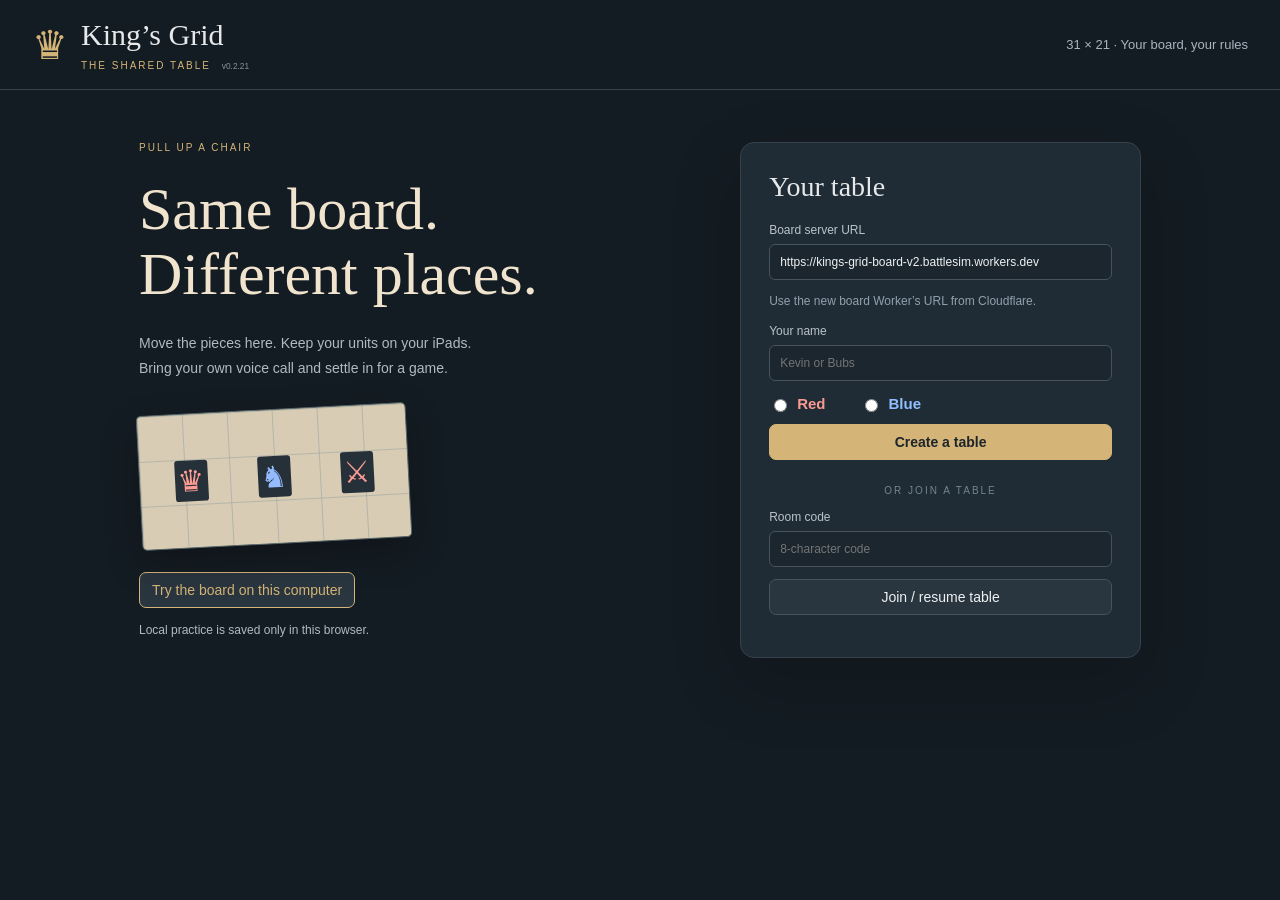
==== commit ddb7c734: "Add files via upload" ====
--- a/index.html
+++ b/index.html
@@ -166,88 +166,60 @@
   .tool-context:not([hidden]) + .workspace{height:auto}
 }
 
-/* v0.2.20 Photoshop-style layout */
-#table{display:flex;flex-direction:column;min-height:calc(100vh - 90px)}
-.compact-toolbar{padding:10px 16px;gap:10px;align-items:center;min-height:58px;background:#141c23;flex-wrap:nowrap}
-.compact-toolbar .map-control{display:flex;align-items:center}
-.compact-toolbar .map-control select{min-width:190px;max-width:220px}
-#setupActions{display:flex;align-items:center;gap:8px;white-space:nowrap}
-#setupActions #turnLabel{margin-right:4px}
-#tableMenu>summary{min-width:72px;justify-content:center}
-#pinnedTools,#toolsMenu,#viewMenu{display:none!important}
-.workspace{display:grid;grid-template-columns:250px minmax(0,1fr) 96px;height:calc(100vh - 148px)}
-aside{padding:14px;border-right:1px solid var(--line);overflow-y:auto;background:#1b252e}
-.boardsection{padding:12px 14px 12px;overflow:hidden}
-#hint{padding:0 0 10px;min-height:26px}
-#viewport{padding:12px}
-.tool-context{padding:10px 16px;border-bottom:1px solid var(--line);background:#18222b;display:flex;align-items:center;gap:10px}
-.tool-context>strong{min-width:52px}
-.tool-context button,.tool-context input,.tool-context select,.tool-context output{font-size:11px}
-.tool-context output{color:#b8c7d1;font-size:11px;min-width:42px;text-align:right}
-.tool-context .paint-controls input[type=range]{width:150px}
-.tool-context .paint-controls select{min-width:110px}
-.tool-context .paint-controls label.opacity-row{display:flex;align-items:center;gap:8px}
-.toolrail{padding:12px 10px;border-left:1px solid var(--line);border-right:none;background:#17212a;display:flex;flex-direction:column;gap:10px;overflow:visible}
-.rail-button,.rail-menu>summary{display:flex;flex-direction:column;align-items:center;justify-content:center;gap:6px;width:100%;min-height:72px;padding:10px 8px;border:1px solid #33444f;border-radius:14px;background:#22303a;color:#eef1f2;cursor:pointer;list-style:none;user-select:none;text-align:center}
-.rail-menu>summary::-webkit-details-marker{display:none}
-.rail-button:hover,.rail-menu>summary:hover{background:#2c3a45}
-.rail-button.active,.rail-menu[open]>summary{border-color:var(--gold);box-shadow:inset 0 0 0 1px var(--gold);background:#263844}
-.rail-icon{font-size:20px;line-height:1}
-.rail-menu{position:relative}
-.rail-menu-panel{position:absolute;right:calc(100% + 10px);bottom:0;min-width:220px;padding:8px;background:#202c35;border:1px solid var(--line);border-radius:14px;box-shadow:0 18px 45px rgba(0,0,0,.45);display:grid;gap:6px;z-index:60}
-.rail-menu-panel button{width:100%;text-align:left;padding:9px 10px}
-.menu-link{display:block;width:100%;padding:9px 10px;border:1px solid #46535d;border-radius:7px;background:#29353f;color:#eef1f2;text-decoration:none;cursor:pointer}
-.menu-link:hover{background:#3a4a56}
-.boardfooter{padding:8px 2px 10px}
-@media(max-width:1100px){
-  .workspace{grid-template-columns:210px minmax(0,1fr) 88px}
-  .compact-toolbar .map-control select{min-width:150px;max-width:170px}
-}
-@media(max-width:850px){
-  .compact-toolbar{flex-wrap:wrap;overflow-x:visible}
-  .workspace{grid-template-columns:180px minmax(0,1fr) 82px;height:auto}
-  .tool-context:not([hidden]) + .workspace{height:auto}
-  .rail-button,.rail-menu>summary{min-height:64px;padding:8px 6px}
-}
-@media(max-width:600px){
-  .workspace{grid-template-columns:1fr;gap:0}
-  aside{border-right:none;border-bottom:1px solid var(--line)}
-  .toolrail{flex-direction:row;flex-wrap:wrap;border-left:none;border-top:1px solid var(--line)}
-  .rail-button,.rail-menu>summary{min-height:58px;flex:1 1 92px}
-  .rail-menu-panel{right:0;bottom:calc(100% + 8px)}
-}
+/* v0.2.21 stable VTT-style layout */
+#table{min-height:calc(100vh - 90px)}
+.kg-topbar{min-height:56px;padding:9px 16px;flex-wrap:nowrap;background:#141c23}
+.kg-topbar .compact-map select{min-width:170px;max-width:210px}
+.kg-workspace{display:grid;grid-template-columns:240px minmax(0,1fr) 54px;height:calc(100vh - 146px)}
+.kg-workspace>.boardsection{min-width:0;min-height:0;padding:0 12px 10px}
+.kg-workspace>#hint{min-height:0}
+.kg-rail{background:#17212a;border-left:1px solid var(--line);display:flex;flex-direction:column;align-items:center;gap:7px;padding:10px 6px;z-index:25}
+.kg-tool{width:40px;height:40px;min-width:40px;padding:0;border-radius:8px;display:grid;place-items:center;font-size:17px;background:#22303a}
+.kg-tool span{line-height:1;pointer-events:none}
+.kg-tool.active{border-color:var(--gold);box-shadow:inset 0 0 0 1px var(--gold);background:#2c3942}
+.kg-rail-sep{width:28px;border-top:1px solid #3a4853;margin:2px 0}
+.kg-popover{position:fixed;right:62px;top:170px;width:245px;padding:10px;background:#202c35;border:1px solid #52616c;border-radius:10px;box-shadow:0 16px 48px #0008;z-index:100}
+.kg-pop-head{display:flex;align-items:center;justify-content:space-between;margin-bottom:9px}
+.kg-pop-head strong{font-size:11px;letter-spacing:.7px;text-transform:uppercase;color:var(--gold)}
+.kg-pop-head button{width:28px;height:28px;padding:0;font-size:17px}
+#toolContextBody{display:grid;gap:9px}
+#toolContextBody .ruler-controls,#toolContextBody .paint-controls{display:grid;gap:9px}
+#toolContextBody label{display:grid;grid-template-columns:76px minmax(0,1fr);align-items:center;gap:8px;font-size:11px}
+#toolContextBody input[type=number],#toolContextBody select{width:100%}
+#toolContextBody input[type=color]{width:42px;height:30px;padding:2px}
+#toolContextBody input[type=range]{width:100%}
+.kg-paint-actions{display:grid;grid-template-columns:1fr 1fr;gap:6px}
+.kg-paint-mode{display:grid;grid-template-columns:1fr 1fr;gap:6px}
+.kg-popover button{font-size:11px;padding:7px 9px}
+.kg-more-popover{top:auto;bottom:18px}
+.kg-more-grid{display:grid;grid-template-columns:40px 1fr 40px;align-items:center;gap:6px;margin-bottom:8px}
+.kg-more-grid output{text-align:center;color:#c7d1d8;font-size:11px}
+#viewport{touch-action:none}
+#legacyControls{display:none!important}
+.tool-context{display:none!important}
+@media(max-width:900px){.kg-workspace{grid-template-columns:190px minmax(0,1fr) 50px}.kg-topbar .compact-map select{min-width:125px;max-width:150px}}
+@media(max-width:650px){.kg-workspace{grid-template-columns:145px minmax(0,1fr) 46px}.kg-tool{width:36px;height:36px;min-width:36px}.kg-popover{right:52px;width:220px}.kg-topbar{overflow-x:auto}.boardfooter span:last-child{display:none}}
+.opacity-control{display:grid;grid-template-columns:minmax(0,1fr) 40px;align-items:center;gap:7px}.opacity-control output{text-align:right;color:#c7d1d8;font-size:11px}
 </style></head><body>
-<header><div class="brand"><span class="crown">♛</span><div><h1>King’s Grid</h1><span class="eyebrow">THE SHARED TABLE <small>v0.2.20</small></span></div></div><div id="roomInfo">31 × 21 · Your board, your rules</div></header>
+<header><div class="brand"><span class="crown">♛</span><div><h1>King’s Grid</h1><span class="eyebrow">THE SHARED TABLE <small>v0.2.21</small></span></div></div><div id="roomInfo">31 × 21 · Your board, your rules</div></header>
 <main id="welcome"><section class="intro"><div class="eyebrow">PULL UP A CHAIR</div><h2>Same board.<br>Different places.</h2><p>Move the pieces here. Keep your units on your iPads.<br>Bring your own voice call and settle in for a game.</p><div class="mini-grid"><span>♛</span><span>♞</span><span>⚔</span></div><button id="local" class="secondary">Try the board on this computer</button><p class="muted">Local practice is saved only in this browser.</p></section><section class="joincard"><h3>Your table</h3><label>Board server URL<input id="api" type="url" placeholder="https://kings-grid-board.…workers.dev" autocomplete="url"></label><p class="muted">Use the new board Worker’s URL from Cloudflare.</p><label>Your name<input id="name" maxlength="30" placeholder="Kevin or Bubs" autocomplete="given-name"></label><div class="choose"><label><input type="radio" name="team" value="red"> <b class="redtext">Red</b></label><label><input type="radio" name="team" value="blue"> <b class="bluetext">Blue</b></label></div><button id="create" class="primary">Create a table</button><div class="divider">OR JOIN A TABLE</div><label>Room code<input id="code" maxlength="8" placeholder="8-character code" autocapitalize="characters"></label><button id="join">Join / resume table</button><p id="setupError" role="alert"></p></section></main>
 <main id="table" hidden>
-  <nav class="toolbar compact-toolbar">
-    <span id="connection" role="status">Local practice</span>
-    <span id="setupActions" class="setup-actions"><span id="turnLabel"></span><button id="ready" class="primary">Ready</button><button id="pass" class="primary" hidden>Pass Turn</button></span>
-    <span class="spacer"></span>
-    <button id="undo" title="Undo last board edit">↶ Undo</button>
-    <label class="map-control compact-map" title="Choose a shared animated battlefield"><select id="mapSelect" aria-label="Battle map"><option value="classic">Classic</option></select></label>
-    <details id="tableMenu" class="toolbar-menu"><summary>Table</summary><div class="menu-panel"><button id="invite">Copy invite</button><button id="resume">Private resume link</button><a id="backgroundEditor" class="menu-link" href="background-editor.html" target="_blank" rel="noopener">Edit backgrounds…</a><button id="export">Download board save</button><label class="filebutton menu-file">Load board save<input id="import" type="file" accept=".json,application/json" hidden></label><button id="localSwitch" hidden>Switch local player</button><button id="clear" class="danger">Return my pieces to tray</button><button id="reset" class="danger">Reset table for new setup</button><button id="update" title="Reload the latest version of the board">Update board</button><button id="leave" class="danger" hidden>Leave table</button></div></details>
-    <span id="pinnedTools" hidden aria-label="Pinned board tools"></span>
-    <details id="toolsMenu" class="toolbar-menu" hidden><summary>Tools</summary><div class="menu-panel"><div class="menu-row"><button id="ping">◎ Ping</button><button class="pin-toggle" data-pin="ping" title="Pin Ping to this browser’s toolbar" aria-label="Pin Ping">📌</button></div><div id="rulerMenuSlot" class="menu-row"></div><div id="paintMenuSlot" class="menu-row"></div></div></details>
-    <details id="viewMenu" class="toolbar-menu" hidden><summary>View</summary><div class="menu-panel"><div class="menu-row"><button id="fit">Fit board</button><button class="pin-toggle" data-pin="fit" title="Pin Fit board to this browser’s toolbar" aria-label="Pin Fit board">📌</button></div><div class="menu-row zoom-row"><button id="minus" aria-label="Zoom out">−</button><output id="zoomLabel">100%</output><button id="plus" aria-label="Zoom in">+</button></div><div class="menu-row"><button id="flip">Flip view</button><button class="pin-toggle" data-pin="flip" title="Pin Flip view to this browser’s toolbar" aria-label="Pin Flip view">📌</button></div><button id="fullscreen" hidden>Board fullscreen</button></div></details>
-  </nav>
-  <div id="toolContext" class="tool-context" hidden><strong id="toolContextLabel"></strong><span id="toolContextBody"></span><button id="closeToolContext" class="context-close" title="Close active tool">×</button></div>
-  <div class="workspace">
-    <aside><div class="tabbar"><button id="trayTab" class="active">Piece tray</button><button id="logTab">Activity</button></div><div id="tray"><p class="muted">Drag a numbered piece onto the board. Click placement also works.</p><div id="ownTeam" class="teamchoices"></div><input id="search" placeholder="Find a piece…" aria-label="Find a piece"><div id="catalog"></div><label class="orientation">Wall direction<select id="wallDirection"><option value="horizontal">Horizontal · 5 across</option><option value="vertical">Vertical · 5 down</option></select></label><button id="addReserve">Add chosen piece to reserve</button><h4>Reserve <span id="reserveCount"></span></h4><div id="reserves"></div></div><div id="log" hidden></div></aside>
-    <section class="boardsection"><div id="hint" role="status">Choose a piece from the tray to begin.</div><div id="viewport"><div id="board" role="grid" aria-label="King’s Grid 31 columns by 21 rows"><div id="mapLayer" class="map-layer" aria-hidden="true"></div></div></div><div class="boardfooter"><span id="counts">0 pieces</span><span>Drag to move · click for controls · Shift-click to ping · Middle-drag to pan · Esc exits fullscreen</span></div><div id="selection" hidden><div><strong id="selectedName"></strong><span id="selectedCoord"></span></div><div class="editrow"><label>Label<input id="label" maxlength="40"></label><label>Status<select id="pieceStatus"><option value="normal">Normal</option><option value="defeated">Defeated</option><option value="captured">Captured</option><option value="distracted">Distracted ♪</option></select></label><button id="savePiece">Apply</button><button id="rotate">Rotate</button><button id="reservePiece">To reserve</button><button id="remove" class="danger">Remove</button><button id="cancel">Deselect</button></div><div id="stack"></div></div></section>
-    <aside class="toolrail" aria-label="Board tools">
-      <button id="railSelect" class="rail-button active" title="Select and move pieces"><span class="rail-icon">↖</span><span>Select</span></button>
-      <button id="railPing" class="rail-button" title="Ping a tile"><span class="rail-icon">◎</span><span>Ping</span></button>
-      <button id="railRuler" class="rail-button" title="Measure from a tile"><span class="rail-icon">⌗</span><span>Ruler</span></button>
-      <button id="railPaint" class="rail-button" title="Paint tiles"><span class="rail-icon">🖌</span><span>Paint</span></button>
-      <button id="railErase" class="rail-button" title="Erase painted tiles"><span class="rail-icon">⌫</span><span>Erase</span></button>
-      <button id="railFit" class="rail-button" title="Fit board"><span class="rail-icon">⛶</span><span>Fit board</span></button>
-      <button id="railFlip" class="rail-button" title="Flip view"><span class="rail-icon">⇋</span><span>Flip view</span></button>
-      <details id="moreMenu" class="rail-menu"><summary class="rail-button" id="moreTool"><span class="rail-icon">⋯</span><span>More</span></summary><div class="rail-menu-panel"><button id="moreInvite">Copy invite</button><button id="moreResume">Private resume link</button><button id="moreBackgrounds">Edit backgrounds…</button><button id="moreExport">Download board save</button><button id="moreImport">Load board save</button><button id="moreUpdate">Update board</button><button id="moreLeave" class="danger">Leave table</button></div></details>
-    </aside>
-  </div>
-</main>
-<div id="toast" role="alert" hidden></div><script type="module">
+<nav class="toolbar kg-topbar"><span id="connection" role="status">Local practice</span><span id="setupActions" class="setup-actions"><span id="turnLabel"></span><button id="ready" class="primary">Ready</button><button id="pass" class="primary" hidden>Pass Turn</button></span><span class="spacer"></span><button id="undo" title="Undo last board edit">↶ Undo</button><label class="map-control compact-map" title="Choose a shared animated battlefield"><select id="mapSelect" aria-label="Battle map"><option value="classic">Classic</option></select></label><details id="tableMenu" class="toolbar-menu"><summary>Table</summary><div class="menu-panel"><button id="invite">Copy invite</button><button id="resume">Private resume link</button><a id="backgroundEditor" class="menu-link" href="background-editor.html" target="_blank" rel="noopener">Edit backgrounds…</a><button id="export">Download board save</button><label class="filebutton menu-file">Load board save<input id="import" type="file" accept=".json,application/json" hidden></label><button id="localSwitch" hidden>Switch local player</button><button id="clear" class="danger">Return my pieces to tray</button><button id="reset" class="danger">Reset table for new setup</button><button id="update" title="Reload the latest version of the board">Update board</button><button id="leave" class="danger" hidden>Leave table</button></div></details></nav>
+<div class="workspace kg-workspace"><aside><div class="tabbar"><button id="trayTab" class="active">Piece tray</button><button id="logTab">Activity</button></div><div id="tray"><p class="muted">Drag a numbered piece onto the board. Click placement also works.</p><div id="ownTeam" class="teamchoices"></div><input id="search" placeholder="Find a piece…" aria-label="Find a piece"><div id="catalog"></div><label class="orientation">Wall direction<select id="wallDirection"><option value="horizontal">Horizontal · 5 across</option><option value="vertical">Vertical · 5 down</option></select></label><button id="addReserve">Add chosen piece to reserve</button><h4>Reserve <span id="reserveCount"></span></h4><div id="reserves"></div></div><div id="log" hidden></div></aside>
+<section class="boardsection"><div id="hint" role="status">Choose a piece from the tray to begin.</div><div id="viewport"><div id="board" role="grid" aria-label="King’s Grid 31 columns by 21 rows"><div id="mapLayer" class="map-layer" aria-hidden="true"></div></div></div><div class="boardfooter"><span id="counts">0 pieces</span><span>Wheel to zoom · Middle-drag to pan · Shift-click to ping · Esc cancels tool</span></div><div id="selection" hidden><div><strong id="selectedName"></strong><span id="selectedCoord"></span></div><div class="editrow"><label>Label<input id="label" maxlength="40"></label><label>Status<select id="pieceStatus"><option value="normal">Normal</option><option value="defeated">Defeated</option><option value="captured">Captured</option><option value="distracted">Distracted ♪</option></select></label><button id="savePiece">Apply</button><button id="rotate">Rotate</button><button id="reservePiece">To reserve</button><button id="remove" class="danger">Remove</button><button id="cancel">Deselect</button></div><div id="stack"></div></div></section>
+<nav class="kg-rail" aria-label="Board tools">
+<button id="railPing" class="kg-tool" title="Ping one tile"><span>◎</span></button>
+<button id="railRuler" class="kg-tool" title="Ruler"><span>⌗</span></button>
+<button id="railPaint" class="kg-tool" title="Paint"><span>✎</span></button>
+<div class="kg-rail-sep"></div>
+<button id="railFit" class="kg-tool" title="Fit board"><span>⛶</span></button>
+<button id="railFlip" class="kg-tool" title="Flip view"><span>⇋</span></button>
+<button id="railMore" class="kg-tool" title="More view options"><span>⋯</span></button>
+</nav></div>
+<div id="toolContext" class="kg-popover" hidden><div class="kg-pop-head"><strong id="toolContextLabel"></strong><button id="closeToolContext" title="Close">×</button></div><div id="toolContextBody"></div></div>
+<div id="morePopover" class="kg-popover kg-more-popover" hidden><div class="kg-pop-head"><strong>View</strong><button id="closeMore" title="Close">×</button></div><div class="kg-more-grid"><button id="minus" aria-label="Zoom out">−</button><output id="zoomLabel">100%</output><button id="plus" aria-label="Zoom in">+</button></div><button id="fullscreen" hidden>Board fullscreen</button></div>
+<div id="legacyControls" hidden><button id="ping">Ping</button><button id="fit">Fit</button><button id="flip">Flip</button><span id="pinnedTools"></span><div id="rulerMenuSlot"></div><div id="paintMenuSlot"></div><details id="toolsMenu" class="toolbar-menu"></details><details id="viewMenu" class="toolbar-menu"></details></div>
+</main><div id="toast" role="alert" hidden></div><script type="module">
 const CATALOG = [
   {
     "id": "unit1",
@@ -795,7 +767,7 @@
 }
 el('create').onclick=()=>launch(false);el('join').onclick=()=>launch(true);
 el('local').onclick=()=>{local=true;team='red';session=null;localState=read('kg-board-v2-local');if(!localState?.phase){localState=newRoom('LOCAL','Red player','red','local-red','red');localState.players.push({name:'Blue player',team:'blue',token:'local-blue'});}connected=true;enter(publicRoom(localState,team));};
-function enter(r){room=r;selected=null;placing=null;previousPositions.clear();el('welcome').hidden=true;el('table').hidden=false;el('leave').hidden=false;el('invite').hidden=el('resume').hidden=local;el('localSwitch').hidden=!local;el('moreInvite').hidden=local;el('moreResume').hidden=local;el('moreLeave').hidden=local;fit=true;render();status();requestAnimationFrame(resize);}
+function enter(r){room=r;selected=null;placing=null;previousPositions.clear();el('welcome').hidden=true;el('table').hidden=false;el('leave').hidden=false;el('invite').hidden=el('resume').hidden=local;el('localSwitch').hidden=!local;fit=true;render();status();requestAnimationFrame(resize);}
 function status(){el('connection').textContent=local?'● Local test · one computer':connected?'● Connected · changes saved':'● Reconnecting · editing paused';el('connection').classList.toggle('offline',!local&&!connected);}
 function stopSocket(){generation++;clearTimeout(retry);clearInterval(heartbeat);if(socket){socket.onclose=null;socket.close();socket=null;}connected=false;}
 async function connect(){stopSocket();const gen=generation;status();try{const d=await request(`/api/rooms/${session.code}/ticket`,{body:{}});if(gen!==generation)return;const u=new URL(session.api);u.protocol=u.protocol==='https:'?'wss:':'ws:';u.pathname=`/api/rooms/${session.code}/ws`;u.searchParams.set('ticket',d.ticket);socket=new WebSocket(u);
@@ -804,7 +776,7 @@
  socket.onclose=()=>{connected=false;status();clearInterval(heartbeat);retry=setTimeout(connect,2000);};socket.onerror=()=>socket?.close();
  }catch{if(gen===generation){connected=false;status();retry=setTimeout(connect,3000);}}}
 el('leave').onclick=async()=>{if(busy)return;if(local){stopSocket();room=null;session=null;el('table').hidden=true;el('welcome').hidden=false;el('leave').hidden=true;el('roomInfo').textContent='31 × 21 · Your board, your rules';return;}
- const leaving=session;if(!leaving)return;busy=true;el('leave').disabled=true;el('moreLeave').disabled=true;
+ const leaving=session;if(!leaving)return;busy=true;el('leave').disabled=true;
  try{await request(`/api/rooms/${leaving.code}/leave`,{body:{},token:leaving.token,api:leaving.api});forget(key(leaving.api,leaving.code));const last=read('kg-board-last-session');if(last?.code===leaving.code&&last?.token===leaving.token)forget('kg-board-last-session');stopSocket();room=null;session=null;el('table').hidden=true;el('welcome').hidden=false;el('leave').hidden=true;el('roomInfo').textContent='31 × 21 · Your board, your rules';toast('Seat released. This table can now be joined from another device.');}
  catch(e){toast(e.message||'Could not release this seat.');}
  finally{busy=false;el('leave').disabled=false;}
@@ -818,68 +790,60 @@
 el('localSwitch').onclick=()=>{team=other(team);selected=null;placing=null;previousPositions.clear();update(publicRoom(localState,team));toast(`Now viewing as ${team}. This is a local two-seat test.`);};
 el('ready').onclick=()=>{selected=null;placing=null;act({kind:'ready'});};
 function button(text,fn,cls){const b=document.createElement('button');b.textContent=text;b.onclick=fn;if(cls)b.className=cls;return b;}
-const closeToolbarMenus=()=>document.querySelectorAll('.toolbar-menu[open], .rail-menu[open]').forEach(d=>d.removeAttribute('open'));
+const closeToolbarMenus=()=>document.querySelectorAll('.toolbar-menu[open]').forEach(d=>d.removeAttribute('open'));
+function syncRail(){
+ const set=(id,on)=>el(id)?.classList.toggle('active',!!on);
+ set('railPing',pingMode);set('railRuler',rulerMode);set('railPaint',paintMode);set('railFlip',flipped);
+}
+function closeToolPopover(){el('toolContext').hidden=true;}
+function closeMorePopover(){el('morePopover').hidden=true;}
 const toolbarPinsKey='kg-toolbar-pins';
 let toolbarPins=new Set(read(toolbarPinsKey,[]));
 const allowedPins=new Set(['ping','ruler','paint','fit','flip']);toolbarPins=new Set([...toolbarPins].filter(x=>allowedPins.has(x)));
 let rulerButton,paintButton,erasePaintButton;
 function showToolContext(kind){
  const box=el('toolContext'),body=el('toolContextBody');body.replaceChildren();
+ closeMorePopover();
  if(kind==='ruler'&&rulerMode){el('toolContextLabel').textContent='Ruler';body.append(rulerControls);box.hidden=false;}
- else if(kind==='paint'&&paintMode){el('toolContextLabel').textContent=paintErase?'Erase paint':'Paint';body.append(paintControls,erasePaintButton,clearMine,clearAll);box.hidden=false;}
+ else if(kind==='paint'&&paintMode){el('toolContextLabel').textContent=paintErase?'Erase paint':'Paint';body.append(paintControls,erasePaintButton);const actions=document.createElement('div');actions.className='kg-paint-actions';actions.append(clearMine,clearAll);body.append(actions);box.hidden=false;}
  else box.hidden=true;
-}
-function togglePin(id){if(toolbarPins.has(id))toolbarPins.delete(id);else toolbarPins.add(id);write(toolbarPinsKey,[...toolbarPins]);renderPinnedToolbar();syncToolRail();}
+ syncRail();
+}
+function togglePin(id){if(toolbarPins.has(id))toolbarPins.delete(id);else toolbarPins.add(id);write(toolbarPinsKey,[...toolbarPins]);renderPinnedToolbar();}
 function sourceForPin(id){return {ping:el('ping'),ruler:rulerButton,paint:paintButton,fit:el('fit'),flip:el('flip')}[id]||null;}
 function pinLabel(id){return {ping:'◎ Ping',ruler:'◎ Ruler',paint:'▦ Paint',fit:'Fit',flip:'Flip'}[id]||id;}
 function renderPinnedToolbar(){
  document.querySelectorAll('.pin-toggle').forEach(b=>{const on=toolbarPins.has(b.dataset.pin);b.classList.toggle('pinned',on);b.textContent=on?'📍':'📌';b.title=on?'Unpin from this browser’s toolbar':'Pin to this browser’s toolbar';});
- const host=el('pinnedTools');if(!host)return;host.replaceChildren();
- for(const id of ['ping','ruler','paint','fit','flip'])if(toolbarPins.has(id)){const src=sourceForPin(id),b=button(pinLabel(id),()=>{src?.click();renderPinnedToolbar();syncToolRail();closeToolbarMenus();},'pinned-action');b.dataset.tool=id;b.classList.toggle('active',!!src?.classList.contains('active'));host.append(b);}
-}
-function syncToolRail(){
- const set=(id,on)=>el(id)?.classList.toggle('active',!!on);
- set('railSelect',!pingMode&&!rulerMode&&!paintMode);
- set('railPing',pingMode);
- set('railRuler',rulerMode);
- set('railPaint',paintMode&&!paintErase);
- set('railErase',paintMode&&paintErase);
- set('railFit',fit);
- set('railFlip',flipped);
-}
-rulerButton=button('◎ Ruler',()=>{rulerMode=!rulerMode;paintMode=false;rulerButton.classList.toggle('active',rulerMode);paintButton?.classList.remove('active');erasePaintButton?.classList.remove('active');if(rulerMode)toast('Ruler mode: click any board tile, then enter a radius.');else{rulerOrigin=null;privateRuler=null;publicRuler=null;if(!local&&socket?.readyState===1)socket.send(JSON.stringify({kind:'rulerClear'}));render();}showToolContext(rulerMode?'ruler':null);renderPinnedToolbar();syncToolRail();closeToolbarMenus();},'');
+ const host=el('pinnedTools');host.replaceChildren();
+ for(const id of ['ping','ruler','paint','fit','flip'])if(toolbarPins.has(id)){const src=sourceForPin(id),b=button(pinLabel(id),()=>{src?.click();renderPinnedToolbar();closeToolbarMenus();},'pinned-action');b.dataset.tool=id;b.classList.toggle('active',!!src?.classList.contains('active'));host.append(b);}
+}
+rulerButton=button('◎ Ruler',()=>{rulerMode=!rulerMode;paintMode=false;rulerButton.classList.toggle('active',rulerMode);paintButton?.classList.remove('active');erasePaintButton?.classList.remove('active');if(rulerMode)toast('Ruler mode: click any board tile, then enter a radius.');else{rulerOrigin=null;privateRuler=null;publicRuler=null;if(!local&&socket?.readyState===1)socket.send(JSON.stringify({kind:'rulerClear'}));render();}showToolContext(rulerMode?'ruler':null);renderPinnedToolbar();syncRail();closeToolbarMenus();},'');
 const rulerControls=document.createElement('span');rulerControls.className='ruler-controls';rulerControls.innerHTML='<label>Radius <input id="rulerRadius" type="number" min="1" max="30" value="5"></label><label>Colour <input id="rulerColor" type="color" value="#f1c75b" aria-label="Ruler colour"></label><label>Show to <select id="rulerScope"><option value="private">Only me</option><option value="public">Both players</option></select></label>';
-paintButton=button('▦ Paint',()=>{paintMode=!paintMode;paintErase=false;rulerMode=false;paintButton.classList.toggle('active',paintMode);erasePaintButton.classList.remove('active');rulerButton.classList.remove('active');if(paintMode)toast('Paint mode: click any tile. Paint stays until erased.');showToolContext(paintMode?'paint':null);renderPinnedToolbar();syncToolRail();closeToolbarMenus();},'');
-erasePaintButton=button('⌫ Erase',()=>{paintMode=true;paintErase=!paintErase;rulerMode=false;erasePaintButton.classList.toggle('active',paintErase);paintButton.classList.toggle('active',paintMode&&!paintErase);rulerButton.classList.remove('active');showToolContext('paint');renderPinnedToolbar();syncToolRail();if(paintErase)toast('Erase mode: click painted tiles to clear them.');},'');
-const paintControls=document.createElement('span');paintControls.className='paint-controls';paintControls.innerHTML='<label>Colour <input id="paintColor" type="color" value="#ffd54f" aria-label="Paint colour"></label><label class="opacity-row">Opacity <input id="paintOpacity" type="range" min="10" max="100" step="5" value="60" aria-label="Paint opacity"><output id="paintOpacityLabel">60%</output></label>';
+paintButton=button('▦ Paint',()=>{paintMode=!paintMode;paintErase=false;rulerMode=false;paintButton.classList.toggle('active',paintMode);erasePaintButton.classList.remove('active');rulerButton.classList.remove('active');if(paintMode)toast('Paint mode: click any tile. Paint stays until erased.');showToolContext(paintMode?'paint':null);renderPinnedToolbar();syncRail();closeToolbarMenus();},'');
+erasePaintButton=button('⌫ Erase',()=>{paintMode=true;paintErase=!paintErase;rulerMode=false;erasePaintButton.classList.toggle('active',paintErase);paintButton.classList.toggle('active',paintMode&&!paintErase);rulerButton.classList.remove('active');showToolContext('paint');renderPinnedToolbar();syncRail();if(paintErase)toast('Erase mode: click painted tiles to clear them.');},'');
+const paintControls=document.createElement('span');paintControls.className='paint-controls';paintControls.innerHTML='<label>Colour <input id="paintColor" type="color" value="#ffd54f" aria-label="Paint colour"></label><label>Opacity <span class="opacity-control"><input id="paintOpacity" type="range" min="10" max="100" step="5" value="60" aria-label="Paint opacity"><output id="paintOpacityLabel">60%</output></span></label>';
 const clearMine=button('Clear mine',()=>{if(confirm('Clear all tiles painted by you?'))act({kind:'clearPaint',scope:'mine'});},'');
 const clearAll=button('Clear all',()=>{if(confirm('Clear ALL painted tiles for both players?'))act({kind:'clearPaint',scope:'all'});},'');
 const rulerPin=button('📌',()=>togglePin('ruler'),'pin-toggle');rulerPin.dataset.pin='ruler';
 const paintPin=button('📌',()=>togglePin('paint'),'pin-toggle');paintPin.dataset.pin='paint';
 el('rulerMenuSlot').append(rulerButton,rulerPin);el('paintMenuSlot').append(paintButton,paintPin);
 document.querySelectorAll('.pin-toggle[data-pin]').forEach(b=>{if(!b.onclick)b.onclick=e=>{e.stopPropagation();togglePin(b.dataset.pin);};});
-el('closeToolContext').onclick=()=>{if(rulerMode)rulerButton.click();else if(paintMode)paintButton.click();else el('toolContext').hidden=true;};
+el('closeToolContext').onclick=()=>{if(rulerMode)rulerButton.click();else if(paintMode)paintButton.click();else closeToolPopover();};
 renderPinnedToolbar();
-syncToolRail();
-el('railSelect').onclick=()=>cancel();
+syncRail();
 el('railPing').onclick=()=>el('ping').click();
 el('railRuler').onclick=()=>rulerButton.click();
 el('railPaint').onclick=()=>paintButton.click();
-el('railErase').onclick=()=>erasePaintButton.click();
-el('railFit').onclick=()=>el('fit').click();
-el('railFlip').onclick=()=>el('flip').click();
-el('moreInvite').onclick=()=>{closeToolbarMenus();el('invite').click();el('moreMenu')?.removeAttribute('open');};
-el('moreResume').onclick=()=>{closeToolbarMenus();el('resume').click();el('moreMenu')?.removeAttribute('open');};
-el('moreBackgrounds').onclick=()=>{el('moreMenu')?.removeAttribute('open');location.href=el('backgroundEditor').href;};
-el('moreExport').onclick=()=>{closeToolbarMenus();el('export').click();el('moreMenu')?.removeAttribute('open');};
-el('moreImport').onclick=()=>{closeToolbarMenus();el('import').click();el('moreMenu')?.removeAttribute('open');};
-el('moreUpdate').onclick=()=>{closeToolbarMenus();el('update').click();el('moreMenu')?.removeAttribute('open');};
-el('moreLeave').onclick=()=>{closeToolbarMenus();el('leave').click();el('moreMenu')?.removeAttribute('open');};
+el('railFit').onclick=()=>{el('fit').click();closeToolPopover();};
+el('railFlip').onclick=()=>{el('flip').click();closeToolPopover();};
+el('railMore').onclick=()=>{closeToolPopover();el('morePopover').hidden=!el('morePopover').hidden;};
+el('closeMore').onclick=closeMorePopover;
+document.addEventListener('pointerdown',e=>{if(!e.target.closest('.kg-popover')&&!e.target.closest('#railRuler')&&!e.target.closest('#railPaint')&&!e.target.closest('#railMore')){closeToolPopover();closeMorePopover();}},true);
 const rulerRadius=()=>Math.max(1,Math.min(30,Number.parseInt(el('rulerRadius').value,10)||1));
 const rulerColor=()=>/^#[0-9a-f]{6}$/i.test(el('rulerColor').value)?el('rulerColor').value:'#f1c75b';
 const paintColor=()=>/^#[0-9a-f]{6}$/i.test(el('paintColor').value)?el('paintColor').value:'#ffd54f';
-const paintOpacity=()=>Math.max(0,Math.min(1,(Number(el('paintOpacity').value)||60)/100));
-const updatePaintOpacityLabel=()=>{const out=el('paintOpacityLabel');if(out)out.textContent=`${Math.round(Number(el('paintOpacity').value)||60)}%`;};
+const paintOpacity=()=>Math.max(.1,Math.min(1,(Number(el('paintOpacity').value)||60)/100));
+const updatePaintOpacityLabel=()=>{el('paintOpacityLabel').textContent=`${Math.round(Number(el('paintOpacity').value)||60)}%`;};
 el('rulerColor').value=read('kg-ruler-color','#f1c75b');el('paintColor').value=read('kg-paint-color','#ffd54f');el('paintOpacity').value=String(Math.round((read('kg-paint-opacity',.6)||.6)*100));updatePaintOpacityLabel();
 el('rulerColor').oninput=()=>{write('kg-ruler-color',el('rulerColor').value);if(rulerOrigin)setRulerOrigin(rulerOrigin.x,rulerOrigin.y);};
 el('paintColor').oninput=()=>write('kg-paint-color',el('paintColor').value);el('paintOpacity').oninput=()=>{updatePaintOpacityLabel();write('kg-paint-opacity',paintOpacity());};
@@ -940,7 +904,7 @@
  const prev=previousPositions.get(p.id);if(prev&&(prev.left!==left||prev.top!==top)&&!matchMedia('(prefers-reduced-motion: reduce)').matches)d.animate([{transform:`translate(${prev.left-left}px,${prev.top-top}px)`},{transform:'translate(0,0)'}],{duration:280,easing:'ease-out'});next.set(p.id,{left,top});
  }previousPositions=next;renderWallEditor(board);
 }
-function render(){if(!room)return;if(selected&&!room.board.pieces.some(p=>p.id===selected))selected=null;populateMapSelect();el('mapSelect').value=room.backgroundMap||'classic';syncToolRail();renderCatalog();renderBoard();
+function render(){if(!room)return;if(selected&&!room.board.pieces.some(p=>p.id===selected))selected=null;populateMapSelect();el('mapSelect').value=room.backgroundMap||'classic';syncRail();renderCatalog();renderBoard();
  el('roomInfo').textContent=local?`LOCAL TEST · viewing ${team}`:`Room ${room.code} · ${room.players.map(p=>p.name+' ('+p.team+')').join(' / ')}`;
  el('fullscreen').hidden=room.phase!=='play';el('setupActions').hidden=room.phase!=='setup';el('ready').hidden=room.phase!=='setup';el('ready').textContent=room.ready[team]?'Not ready · edit setup':'Ready';el('pass').hidden=true;
  el('turnLabel').textContent=room.phase==='setup'?`Private setup · ${other(team)} ${room.ready[other(team)]?'ready':'not ready'}`:'Open movement · both players may move';
@@ -958,22 +922,22 @@
  v.scrollLeft=0;v.scrollTop=0;
  }previousPositions.clear();document.documentElement.style.setProperty('--cell',cell+'px');el('zoomLabel').textContent=fit?'Fit':Math.round(cell/30*100)+'%';renderBoard();}
 new ResizeObserver(()=>{if(room&&fit)resize();}).observe(el('viewport'));
-el('fit').onclick=()=>{fit=true;resize();el('fit').classList.add('active');renderPinnedToolbar();syncToolRail();closeToolbarMenus();};el('plus').onclick=()=>{fit=false;cell=Math.min(90,cell+5);el('fit').classList.remove('active');resize();syncToolRail();};el('minus').onclick=()=>{fit=false;cell=Math.max(14,cell-5);el('fit').classList.remove('active');resize();syncToolRail();};el('mapSelect').onchange=()=>act({kind:'map',map:el('mapSelect').value});el('flip').onclick=()=>{flipped=!flipped;el('flip').classList.toggle('active',flipped);previousPositions.clear();renderBoard();renderPinnedToolbar();syncToolRail();closeToolbarMenus();};
+el('fit').onclick=()=>{fit=true;resize();renderPinnedToolbar();syncRail();closeToolbarMenus();};el('plus').onclick=()=>{fit=false;cell=Math.min(90,cell+5);resize();};el('minus').onclick=()=>{fit=false;cell=Math.max(14,cell-5);resize();};el('mapSelect').onchange=()=>act({kind:'map',map:el('mapSelect').value});el('flip').onclick=()=>{flipped=!flipped;previousPositions.clear();renderBoard();renderPinnedToolbar();syncRail();closeToolbarMenus();};
 el('viewport').addEventListener('wheel',e=>{
  if(!room||e.deltaY===0)return;e.preventDefault();
  const viewport=el('viewport'),board=el('board'),before=board.getBoundingClientRect(),cursorX=e.clientX-before.left,cursorY=e.clientY-before.top,oldCell=cell;
- fit=false;el('fit').classList.remove('active');renderPinnedToolbar();syncToolRail();cell=Math.max(14,Math.min(90,cell*(e.deltaY<0?1.1:.9)));document.documentElement.style.setProperty('--cell',cell+'px');el('zoomLabel').textContent=Math.round(cell/30*100)+'%';previousPositions.clear();renderBoard();
+ fit=false;renderPinnedToolbar();cell=Math.max(14,Math.min(90,cell*(e.deltaY<0?1.1:.9)));document.documentElement.style.setProperty('--cell',cell+'px');el('zoomLabel').textContent=Math.round(cell/30*100)+'%';previousPositions.clear();renderBoard();
  const after=board.getBoundingClientRect(),scale=cell/oldCell;
  viewport.scrollLeft+=after.left+cursorX*scale-e.clientX;
  viewport.scrollTop+=after.top+cursorY*scale-e.clientY;
 },{passive:false});
-el('ping').onclick=()=>{pingMode=!pingMode;el('ping').classList.toggle('active',pingMode);rulerMode=false;paintMode=false;paintErase=false;rulerButton.classList.remove('active');paintButton.classList.remove('active');erasePaintButton.classList.remove('active');showToolContext(null);renderPinnedToolbar();syncToolRail();closeToolbarMenus();};
-function ping(x,y){if(local)showPing({x,y,team});else if(socket?.readyState===1)socket.send(JSON.stringify({kind:'ping',x,y}));else toast('Reconnect before sending a ping.');}
+el('ping').onclick=()=>{pingMode=!pingMode;el('ping').classList.toggle('active',pingMode);rulerMode=false;paintMode=false;paintErase=false;rulerButton.classList.remove('active');paintButton.classList.remove('active');erasePaintButton.classList.remove('active');showToolContext(null);renderPinnedToolbar();syncRail();closeToolbarMenus();if(pingMode)toast('Ping: click one tile. Shift-click always pings without entering the tool.');};
+function ping(x,y){if(local)showPing({x,y,team});else if(socket?.readyState===1)socket.send(JSON.stringify({kind:'ping',x,y}));else toast('Reconnect before sending a ping.');if(pingMode){pingMode=false;el('ping').classList.remove('active');syncRail();}}
 function showPing(p){const v=view(p.x,p.y),d=document.createElement('div');d.className='board-ping '+p.team;Object.assign(d.style,{left:`${(v.x+1.5)*cell}px`,top:`${(v.y+1.5)*cell}px`});el('board').append(d);setTimeout(()=>d.remove(),1500);}
 function showDrag(a){const p=room.board.pieces.find(p=>p.id===a.id);if(!p)return;document.querySelectorAll('.drag-preview').forEach(x=>x.remove());const v=view(a.x,a.y,p.w,p.h),d=document.createElement('div');d.className='drag-preview '+a.team;d.textContent=p.label;Object.assign(d.style,{left:`${(v.x+1)*cell}px`,top:`${(v.y+1)*cell}px`,width:`${p.w*cell}px`,height:`${p.h*cell}px`});el('board').append(d);setTimeout(()=>d.remove(),800);}
 el('addReserve').onclick=()=>{if(!placing)return toast('Choose a numbered piece first.');place(placing,null,null);};
 el('savePiece').onclick=()=>act({kind:'edit',id:selected,label:el('label').value.trim(),status:el('pieceStatus').value});el('rotate').onclick=()=>act({kind:'rotate',id:selected});el('reservePiece').onclick=()=>act({kind:'move',id:selected,x:null,y:null});el('remove').onclick=()=>act({kind:'remove',id:selected});
-function cancel(){selected=null;placing=null;pingMode=false;rulerMode=false;paintMode=false;paintErase=false;el('ping').classList.remove('active');rulerButton.classList.remove('active');paintButton.classList.remove('active');erasePaintButton.classList.remove('active');showToolContext(null);renderPinnedToolbar();syncToolRail();if(room)render();}el('cancel').onclick=cancel;
+function cancel(){selected=null;placing=null;pingMode=false;rulerMode=false;paintMode=false;paintErase=false;el('ping').classList.remove('active');rulerButton.classList.remove('active');paintButton.classList.remove('active');erasePaintButton.classList.remove('active');showToolContext(null);renderPinnedToolbar();syncRail();closeMorePopover();if(room)render();}el('cancel').onclick=cancel;
 const cursorKeys=new Set();let cursorMoveTimer=null;
 function moveSelectedByKeys(){cursorMoveTimer=null;if(!room||!selected||busy)return;const p=room.board.pieces.find(p=>p.id===selected);if(!p||p.fixed||!editable()||p.x===null)return;const dx=(cursorKeys.has('ArrowRight')?1:0)-(cursorKeys.has('ArrowLeft')?1:0),dy=(cursorKeys.has('ArrowDown')?1:0)-(cursorKeys.has('ArrowUp')?1:0);if(!dx&&!dy)return;const x=p.x+dx,y=p.y+dy;if(x<0||y<0||x+p.w>WIDTH||y+p.h>HEIGHT)return;place({id:p.id},x,y,true);}
 document.addEventListener('keydown',e=>{
@@ -1029,4 +993,4 @@
  }catch(e){console.warn('Automatic room resume failed:',e);}
 })();
 
-</script></body></html>+</script></body></html>
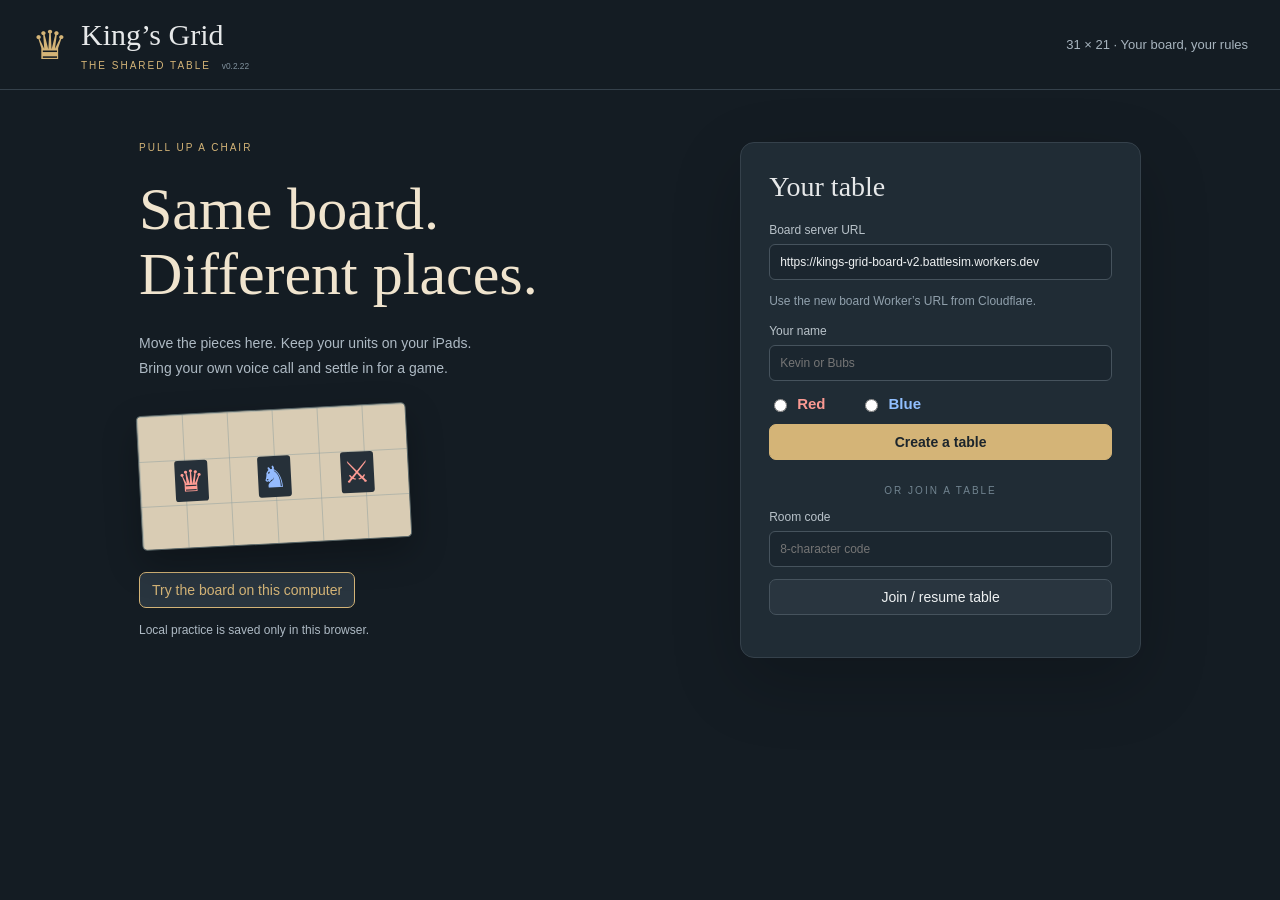
==== commit df1536f8: "Add files via upload" ====
--- a/index.html
+++ b/index.html
@@ -59,8 +59,6 @@
 }
 .compact-map{margin:0;display:block}
 .compact-map select{min-width:118px;max-width:160px;height:32px;padding:5px 27px 5px 8px;border-radius:6px}
-.pinned-tools{display:flex;align-items:center;gap:5px}
-.pinned-action{font-size:12px}
 .toolbar-menu{position:relative}
 .toolbar-menu>summary{
   list-style:none;
@@ -110,51 +108,15 @@
 }
 .menu-link:hover{background:#3a4a56}
 .menu-file{display:block}
-.menu-row{display:grid;grid-template-columns:minmax(0,1fr) 34px;gap:5px;align-items:center}
-.menu-row>button:first-child{min-width:0}
-.menu-row .pin-toggle{
-  width:34px;
-  min-width:34px;
-  padding:0;
-  display:grid;
-  place-items:center;
-  text-align:center;
-}
-.pin-toggle.pinned{border-color:var(--gold);color:var(--gold)}
-.zoom-row{grid-template-columns:38px minmax(62px,1fr) 38px}
-.zoom-row output{display:grid;place-items:center;color:#b9c3ca;font-size:11px}
-.tool-context{
-  min-height:42px;
-  padding:6px 14px;
-  border-bottom:1px solid var(--line);
-  background:#1d2932;
-  display:flex;
-  align-items:center;
-  gap:9px;
-  position:relative;
-  z-index:45;
-}
-.tool-context>strong{font-size:11px;letter-spacing:.6px;text-transform:uppercase;color:var(--gold);white-space:nowrap}
-#toolContextBody{display:flex;align-items:center;gap:6px;flex-wrap:wrap}
-.tool-context button,.tool-context input,.tool-context select{min-height:30px;padding:5px 8px;font-size:11px}
-.context-close{margin-left:auto;width:30px!important;padding:0!important;font-size:18px!important}
-.tool-context .ruler-controls,.tool-context .paint-controls{display:flex;align-items:center;gap:6px;flex-wrap:wrap}
-.tool-context label{display:flex;align-items:center;gap:4px;font-size:11px}
-.tool-context input[type=number]{width:58px}
-.tool-context input[type=color]{width:34px;height:30px;padding:2px}
-.tool-context select{width:auto;min-width:92px}
 
 /* The toolbar now owns less vertical space; preserve the board area. */
 .workspace{height:calc(100vh - 136px)}
-.tool-context:not([hidden]) + .workspace{height:calc(100vh - 178px)}
 
 @media(max-width:900px){
   .compact-toolbar{overflow-x:auto;overflow-y:visible;scrollbar-width:thin}
   .compact-toolbar .spacer{min-width:4px}
   .compact-map select{min-width:108px;max-width:130px}
   .menu-panel{position:fixed;right:10px;top:136px}
-  .tool-context{overflow-x:auto;flex-wrap:nowrap}
-  #toolContextBody{flex-wrap:nowrap}
 }
 @media(max-width:600px){
   .compact-toolbar{padding:6px 8px;gap:4px}
@@ -163,63 +125,42 @@
   .compact-map select{min-width:100px;max-width:112px}
   .setup-actions #turnLabel{display:none}
   .workspace{height:auto}
-  .tool-context:not([hidden]) + .workspace{height:auto}
-}
-
-/* v0.2.21 stable VTT-style layout */
-#table{min-height:calc(100vh - 90px)}
-.kg-topbar{min-height:56px;padding:9px 16px;flex-wrap:nowrap;background:#141c23}
-.kg-topbar .compact-map select{min-width:170px;max-width:210px}
-.kg-workspace{display:grid;grid-template-columns:240px minmax(0,1fr) 54px;height:calc(100vh - 146px)}
-.kg-workspace>.boardsection{min-width:0;min-height:0;padding:0 12px 10px}
-.kg-workspace>#hint{min-height:0}
-.kg-rail{background:#17212a;border-left:1px solid var(--line);display:flex;flex-direction:column;align-items:center;gap:7px;padding:10px 6px;z-index:25}
-.kg-tool{width:40px;height:40px;min-width:40px;padding:0;border-radius:8px;display:grid;place-items:center;font-size:17px;background:#22303a}
-.kg-tool span{line-height:1;pointer-events:none}
-.kg-tool.active{border-color:var(--gold);box-shadow:inset 0 0 0 1px var(--gold);background:#2c3942}
-.kg-rail-sep{width:28px;border-top:1px solid #3a4853;margin:2px 0}
-.kg-popover{position:fixed;right:62px;top:170px;width:245px;padding:10px;background:#202c35;border:1px solid #52616c;border-radius:10px;box-shadow:0 16px 48px #0008;z-index:100}
-.kg-pop-head{display:flex;align-items:center;justify-content:space-between;margin-bottom:9px}
+}
+
+/* v0.2.22 board stage: board in the middle, compact tool rail on the right, tool popovers float over the board */
+.stage{position:relative;display:flex;min-width:0;min-height:0}
+.stage>.boardsection{flex:1;min-width:0}
+.stage:fullscreen{width:100vw;height:100vh;background:#141c23}
+.kg-rail{flex:none;width:44px;display:flex;flex-direction:column;align-items:center;gap:4px;padding:8px 0;border-left:1px solid var(--line);background:#17212a}
+.kg-tool{width:32px;height:32px;padding:0;display:grid;place-items:center;border-radius:6px;background:#22303a;color:#c9d3da}
+.kg-tool svg{width:18px;height:18px;fill:none;stroke:currentColor;stroke-width:1.7;stroke-linecap:round;stroke-linejoin:round;pointer-events:none}
+.kg-tool svg .fill{fill:currentColor;stroke:none}
+.kg-tool.active{border-color:var(--gold);color:var(--gold);background:#2c3942;box-shadow:inset 0 0 0 1px var(--gold)}
+.kg-rail-sep{width:22px;border-top:1px solid #3a4853;margin:3px 0}
+.kg-popover{position:absolute;right:50px;top:8px;width:224px;padding:10px;display:grid;gap:9px;background:#202c35;border:1px solid #52616c;border-radius:9px;box-shadow:0 14px 40px #0009;z-index:40}
+.kg-pop-head{display:flex;align-items:center;justify-content:space-between}
 .kg-pop-head strong{font-size:11px;letter-spacing:.7px;text-transform:uppercase;color:var(--gold)}
-.kg-pop-head button{width:28px;height:28px;padding:0;font-size:17px}
-#toolContextBody{display:grid;gap:9px}
-#toolContextBody .ruler-controls,#toolContextBody .paint-controls{display:grid;gap:9px}
-#toolContextBody label{display:grid;grid-template-columns:76px minmax(0,1fr);align-items:center;gap:8px;font-size:11px}
-#toolContextBody input[type=number],#toolContextBody select{width:100%}
-#toolContextBody input[type=color]{width:42px;height:30px;padding:2px}
-#toolContextBody input[type=range]{width:100%}
-.kg-paint-actions{display:grid;grid-template-columns:1fr 1fr;gap:6px}
-.kg-paint-mode{display:grid;grid-template-columns:1fr 1fr;gap:6px}
-.kg-popover button{font-size:11px;padding:7px 9px}
-.kg-more-popover{top:auto;bottom:18px}
-.kg-more-grid{display:grid;grid-template-columns:40px 1fr 40px;align-items:center;gap:6px;margin-bottom:8px}
-.kg-more-grid output{text-align:center;color:#c7d1d8;font-size:11px}
-#viewport{touch-action:none}
-#legacyControls{display:none!important}
-.tool-context{display:none!important}
-@media(max-width:900px){.kg-workspace{grid-template-columns:190px minmax(0,1fr) 50px}.kg-topbar .compact-map select{min-width:125px;max-width:150px}}
-@media(max-width:650px){.kg-workspace{grid-template-columns:145px minmax(0,1fr) 46px}.kg-tool{width:36px;height:36px;min-width:36px}.kg-popover{right:52px;width:220px}.kg-topbar{overflow-x:auto}.boardfooter span:last-child{display:none}}
-.opacity-control{display:grid;grid-template-columns:minmax(0,1fr) 40px;align-items:center;gap:7px}.opacity-control output{text-align:right;color:#c7d1d8;font-size:11px}
-</style></head><body>
-<header><div class="brand"><span class="crown">♛</span><div><h1>King’s Grid</h1><span class="eyebrow">THE SHARED TABLE <small>v0.2.21</small></span></div></div><div id="roomInfo">31 × 21 · Your board, your rules</div></header>
-<main id="welcome"><section class="intro"><div class="eyebrow">PULL UP A CHAIR</div><h2>Same board.<br>Different places.</h2><p>Move the pieces here. Keep your units on your iPads.<br>Bring your own voice call and settle in for a game.</p><div class="mini-grid"><span>♛</span><span>♞</span><span>⚔</span></div><button id="local" class="secondary">Try the board on this computer</button><p class="muted">Local practice is saved only in this browser.</p></section><section class="joincard"><h3>Your table</h3><label>Board server URL<input id="api" type="url" placeholder="https://kings-grid-board.…workers.dev" autocomplete="url"></label><p class="muted">Use the new board Worker’s URL from Cloudflare.</p><label>Your name<input id="name" maxlength="30" placeholder="Kevin or Bubs" autocomplete="given-name"></label><div class="choose"><label><input type="radio" name="team" value="red"> <b class="redtext">Red</b></label><label><input type="radio" name="team" value="blue"> <b class="bluetext">Blue</b></label></div><button id="create" class="primary">Create a table</button><div class="divider">OR JOIN A TABLE</div><label>Room code<input id="code" maxlength="8" placeholder="8-character code" autocapitalize="characters"></label><button id="join">Join / resume table</button><p id="setupError" role="alert"></p></section></main>
-<main id="table" hidden>
-<nav class="toolbar kg-topbar"><span id="connection" role="status">Local practice</span><span id="setupActions" class="setup-actions"><span id="turnLabel"></span><button id="ready" class="primary">Ready</button><button id="pass" class="primary" hidden>Pass Turn</button></span><span class="spacer"></span><button id="undo" title="Undo last board edit">↶ Undo</button><label class="map-control compact-map" title="Choose a shared animated battlefield"><select id="mapSelect" aria-label="Battle map"><option value="classic">Classic</option></select></label><details id="tableMenu" class="toolbar-menu"><summary>Table</summary><div class="menu-panel"><button id="invite">Copy invite</button><button id="resume">Private resume link</button><a id="backgroundEditor" class="menu-link" href="background-editor.html" target="_blank" rel="noopener">Edit backgrounds…</a><button id="export">Download board save</button><label class="filebutton menu-file">Load board save<input id="import" type="file" accept=".json,application/json" hidden></label><button id="localSwitch" hidden>Switch local player</button><button id="clear" class="danger">Return my pieces to tray</button><button id="reset" class="danger">Reset table for new setup</button><button id="update" title="Reload the latest version of the board">Update board</button><button id="leave" class="danger" hidden>Leave table</button></div></details></nav>
-<div class="workspace kg-workspace"><aside><div class="tabbar"><button id="trayTab" class="active">Piece tray</button><button id="logTab">Activity</button></div><div id="tray"><p class="muted">Drag a numbered piece onto the board. Click placement also works.</p><div id="ownTeam" class="teamchoices"></div><input id="search" placeholder="Find a piece…" aria-label="Find a piece"><div id="catalog"></div><label class="orientation">Wall direction<select id="wallDirection"><option value="horizontal">Horizontal · 5 across</option><option value="vertical">Vertical · 5 down</option></select></label><button id="addReserve">Add chosen piece to reserve</button><h4>Reserve <span id="reserveCount"></span></h4><div id="reserves"></div></div><div id="log" hidden></div></aside>
-<section class="boardsection"><div id="hint" role="status">Choose a piece from the tray to begin.</div><div id="viewport"><div id="board" role="grid" aria-label="King’s Grid 31 columns by 21 rows"><div id="mapLayer" class="map-layer" aria-hidden="true"></div></div></div><div class="boardfooter"><span id="counts">0 pieces</span><span>Wheel to zoom · Middle-drag to pan · Shift-click to ping · Esc cancels tool</span></div><div id="selection" hidden><div><strong id="selectedName"></strong><span id="selectedCoord"></span></div><div class="editrow"><label>Label<input id="label" maxlength="40"></label><label>Status<select id="pieceStatus"><option value="normal">Normal</option><option value="defeated">Defeated</option><option value="captured">Captured</option><option value="distracted">Distracted ♪</option></select></label><button id="savePiece">Apply</button><button id="rotate">Rotate</button><button id="reservePiece">To reserve</button><button id="remove" class="danger">Remove</button><button id="cancel">Deselect</button></div><div id="stack"></div></div></section>
-<nav class="kg-rail" aria-label="Board tools">
-<button id="railPing" class="kg-tool" title="Ping one tile"><span>◎</span></button>
-<button id="railRuler" class="kg-tool" title="Ruler"><span>⌗</span></button>
-<button id="railPaint" class="kg-tool" title="Paint"><span>✎</span></button>
-<div class="kg-rail-sep"></div>
-<button id="railFit" class="kg-tool" title="Fit board"><span>⛶</span></button>
-<button id="railFlip" class="kg-tool" title="Flip view"><span>⇋</span></button>
-<button id="railMore" class="kg-tool" title="More view options"><span>⋯</span></button>
-</nav></div>
-<div id="toolContext" class="kg-popover" hidden><div class="kg-pop-head"><strong id="toolContextLabel"></strong><button id="closeToolContext" title="Close">×</button></div><div id="toolContextBody"></div></div>
-<div id="morePopover" class="kg-popover kg-more-popover" hidden><div class="kg-pop-head"><strong>View</strong><button id="closeMore" title="Close">×</button></div><div class="kg-more-grid"><button id="minus" aria-label="Zoom out">−</button><output id="zoomLabel">100%</output><button id="plus" aria-label="Zoom in">+</button></div><button id="fullscreen" hidden>Board fullscreen</button></div>
-<div id="legacyControls" hidden><button id="ping">Ping</button><button id="fit">Fit</button><button id="flip">Flip</button><span id="pinnedTools"></span><div id="rulerMenuSlot"></div><div id="paintMenuSlot"></div><details id="toolsMenu" class="toolbar-menu"></details><details id="viewMenu" class="toolbar-menu"></details></div>
-</main><div id="toast" role="alert" hidden></div><script type="module">
+.kg-pop-head button{width:26px;height:26px;padding:0;font-size:16px;line-height:1}
+.kg-popover label{display:grid;grid-template-columns:58px minmax(0,1fr);align-items:center;gap:8px;font-size:11px}
+.kg-popover input,.kg-popover select{padding:6px;font-size:12px}
+.kg-popover input[type=color]{width:44px;height:28px;padding:2px}
+.kg-popover button{padding:6px 8px;font-size:12px}
+.kg-slider{display:grid;grid-template-columns:minmax(0,1fr) 38px;align-items:center;gap:6px}
+.kg-slider input{padding:0;accent-color:var(--gold)}
+.kg-slider output{text-align:right;color:#d5dde2;font-size:11px;font-variant-numeric:tabular-nums}
+.kg-seg,.kg-pair{display:grid;grid-template-columns:1fr 1fr;gap:6px}
+.kg-zoom{display:grid;grid-template-columns:36px 1fr 36px;align-items:center;gap:6px}
+.kg-zoom output{text-align:center;color:#d5dde2;font-size:12px}
+.kg-wide{width:100%}
+/* In Paint/Erase, strokes pass through pieces and touch input paints instead of scrolling. */
+#board[data-tool=paint] .piece,#board[data-tool=erase] .piece{pointer-events:none}
+#board[data-tool=paint],#board[data-tool=erase]{touch-action:none}
+#board[data-tool=paint] .cell,#board[data-tool=erase] .cell,#board[data-tool=ruler] .cell,#board[data-tool=ping] .cell{cursor:crosshair}
+@media(max-width:600px){.kg-rail{width:40px}.kg-popover{right:46px;width:206px}}
+</style></head><body>
+<header><div class="brand"><span class="crown">♛</span><div><h1>King’s Grid</h1><span class="eyebrow">THE SHARED TABLE <small>v0.2.22</small></span></div></div><div id="roomInfo">31 × 21 · Your board, your rules</div></header>
+<main id="welcome"><section class="intro"><div class="eyebrow">PULL UP A CHAIR</div><h2>Same board.<br>Different places.</h2><p>Move the pieces here. Keep your units on your iPads.<br>Bring your own voice call and settle in for a game.</p><div class="mini-grid"><span>♛</span><span>♞</span><span>⚔</span></div><button id="local" class="secondary">Try the board on this computer</button><p class="muted">Local practice is saved only in this browser.</p></section><section class="joincard"><h3>Your table</h3><label>Board server URL<input id="api" type="url" placeholder="https://kings-grid-board.…workers.dev" autocomplete="url"></label><p class="muted">Use the new board Worker’s URL from Cloudflare.</p><label>Your name<input id="name" maxlength="30" placeholder="Kevin or Bubs" autocomplete="given-name"></label><div class="choose"><label><input type="radio" name="team" value="red"> <b class="redtext">Red</b></label><label><input type="radio" name="team" value="blue"> <b class="bluetext">Blue</b></label></div><button id="create" class="primary">Create a table</button><div class="divider">OR JOIN A TABLE</div><label>Room code<input id="code" maxlength="8" placeholder="8-character code" autocapitalize="characters"></label><button id="join">Join / resume table</button><p id="setupError" role="alert"></p></section></main>
+<main id="table" hidden><nav class="toolbar compact-toolbar"><span id="connection" role="status">Local practice</span><span id="setupActions" class="setup-actions"><span id="turnLabel"></span><button id="ready" class="primary">Ready</button><button id="pass" class="primary" hidden>Pass Turn</button></span><span class="spacer"></span><button id="undo" title="Undo last board edit">↶ Undo</button><label class="map-control compact-map" title="Choose a shared animated battlefield"><select id="mapSelect" aria-label="Battle map"><option value="classic">Classic</option></select></label><details id="tableMenu" class="toolbar-menu"><summary>Table</summary><div class="menu-panel"><button id="invite">Copy invite</button><button id="resume">Private resume link</button><a id="backgroundEditor" class="menu-link" href="background-editor.html" target="_blank" rel="noopener">Edit backgrounds…</a><button id="export">Download board save</button><label class="filebutton menu-file">Load board save<input id="import" type="file" accept=".json,application/json" hidden></label><button id="localSwitch" hidden>Switch local player</button><button id="clear" class="danger">Return my pieces to tray</button><button id="reset" class="danger">Reset table for new setup</button><button id="update" title="Reload the latest version of the board">Update board</button><button id="leave" class="danger" hidden>Leave table</button></div></details></nav><div class="workspace"><aside><div class="tabbar"><button id="trayTab" class="active">Piece tray</button><button id="logTab">Activity</button></div><div id="tray"><p class="muted">Drag a numbered piece onto the board. Click placement also works.</p><div id="ownTeam" class="teamchoices"></div><input id="search" placeholder="Find a piece…" aria-label="Find a piece"><div id="catalog"></div><label class="orientation">Wall direction<select id="wallDirection"><option value="horizontal">Horizontal · 5 across</option><option value="vertical">Vertical · 5 down</option></select></label><button id="addReserve">Add chosen piece to reserve</button><h4>Reserve <span id="reserveCount"></span></h4><div id="reserves"></div></div><div id="log" hidden></div></aside><div id="stage" class="stage"><section class="boardsection"><div id="hint" role="status">Choose a piece from the tray to begin.</div><div id="viewport"><div id="board" role="grid" aria-label="King’s Grid 31 columns by 21 rows"><div id="mapLayer" class="map-layer" aria-hidden="true"></div></div></div><div class="boardfooter"><span id="counts">0 pieces</span><span>Drag to move · Wheel to zoom · Middle-drag to pan · Shift-click to ping · Esc cancels tool</span></div><div id="selection" hidden><div><strong id="selectedName"></strong><span id="selectedCoord"></span></div><div class="editrow"><label>Label<input id="label" maxlength="40"></label><label>Status<select id="pieceStatus"><option value="normal">Normal</option><option value="defeated">Defeated</option><option value="captured">Captured</option><option value="distracted">Distracted ♪</option></select></label><button id="savePiece">Apply</button><button id="rotate">Rotate</button><button id="reservePiece">To reserve</button><button id="remove" class="danger">Remove</button><button id="cancel">Deselect</button></div><div id="stack"></div></div></section><nav class="kg-rail" aria-label="Board tools"><button id="railPing" class="kg-tool" title="Ping a tile (one click) · Shift-click also pings" aria-label="Ping" aria-pressed="false"><svg viewBox="0 0 24 24" aria-hidden="true"><circle cx="12" cy="12" r="8"/><circle cx="12" cy="12" r="2.5" class="fill"/></svg></button><button id="railRuler" class="kg-tool" title="Ruler" aria-label="Ruler" aria-pressed="false"><svg viewBox="0 0 24 24" aria-hidden="true"><rect x="2.5" y="8" width="19" height="8" rx="1.5"/><path d="M6 8v3M9.5 8v4.5M13 8v3M16.5 8v4.5"/></svg></button><button id="railPaint" class="kg-tool" title="Paint / erase tiles" aria-label="Paint" aria-pressed="false"><svg viewBox="0 0 24 24" aria-hidden="true"><path d="M14.5 4.5l5 5-8 8-5-5z"/><path d="M6.5 12.5l-2 2c-1 1-1 4-1 6 2 0 5 0 6-1l2-2"/></svg></button><span class="kg-rail-sep"></span><button id="railFit" class="kg-tool" title="Fit board to window" aria-label="Fit board"><svg viewBox="0 0 24 24" aria-hidden="true"><path d="M4 9V4h5M15 4h5v5M20 15v5h-5M9 20H4v-5"/></svg></button><button id="railFlip" class="kg-tool" title="Flip view" aria-label="Flip view" aria-pressed="false"><svg viewBox="0 0 24 24" aria-hidden="true"><path d="M4 8h14l-3-3M20 16H6l3 3"/></svg></button><button id="railMore" class="kg-tool" title="More view options" aria-label="More view options"><svg viewBox="0 0 24 24" aria-hidden="true"><circle cx="5.5" cy="12" r="1.6" class="fill"/><circle cx="12" cy="12" r="1.6" class="fill"/><circle cx="18.5" cy="12" r="1.6" class="fill"/></svg></button></nav><div id="rulerPop" class="kg-popover" role="dialog" aria-label="Ruler settings" hidden><div class="kg-pop-head"><strong>Ruler</strong><button id="closeRulerPop" title="Turn off ruler" aria-label="Turn off ruler">×</button></div><label>Radius<input id="rulerRadius" type="number" min="1" max="30" value="5"></label><label>Colour<input id="rulerColor" type="color" value="#f1c75b"></label><label>Show to<select id="rulerScope"><option value="private">Only me</option><option value="public">Both players</option></select></label></div><div id="paintPop" class="kg-popover" role="dialog" aria-label="Paint settings" hidden><div class="kg-pop-head"><strong id="paintPopTitle">Paint</strong><button id="closePaintPop" title="Turn off paint" aria-label="Turn off paint">×</button></div><div class="kg-seg"><button id="paintModePaint" class="active">Paint</button><button id="paintModeErase">Erase</button></div><label>Colour<input id="paintColor" type="color" value="#ffd54f"></label><label>Opacity<span class="kg-slider"><input id="paintOpacity" type="range" min="10" max="100" step="5" value="60"><output id="paintOpacityLabel" for="paintOpacity">60%</output></span></label><div class="kg-pair"><button id="clearMine">Clear mine</button><button id="clearAll" class="danger">Clear all</button></div></div><div id="morePop" class="kg-popover" role="dialog" aria-label="View options" hidden><div class="kg-pop-head"><strong>View</strong><button id="closeMorePop" title="Close" aria-label="Close">×</button></div><div class="kg-zoom"><button id="minus" aria-label="Zoom out">−</button><output id="zoomLabel">Fit</output><button id="plus" aria-label="Zoom in">+</button></div><button id="fullscreen" class="kg-wide" hidden>Board fullscreen</button></div></div></div></main><div id="toast" role="alert" hidden></div><script type="module">
 const CATALOG = [
   {
     "id": "unit1",
@@ -648,6 +589,17 @@
  }
  case 'move': {const p=find();p.x=action.x;p.y=action.y;description=`Moved ${p.label}${p.x===null?' to reserve':` to ${coord(p.x,p.y)}`}`;break;}
  case 'paint': {if(!Number.isInteger(action.x)||!Number.isInteger(action.y)||action.x<0||action.x>=WIDTH||action.y<0||action.y>=HEIGHT||!/^#[0-9a-f]{6}$/i.test(action.color)||typeof action.opacity!=='number'||action.opacity<0||action.opacity>1||!['red','blue'].includes(action.team))throw Error('Invalid paint.');b.paint[`${action.x},${action.y}`]={color:action.color.toLowerCase(),opacity:action.opacity,team:action.team};description=`Painted ${coord(action.x,action.y)}`;break;}
+ case 'paintStroke': {
+  // One held-mouse stroke: every tile touched, committed as a single edit (one revision, one undo step).
+  const tiles=action.tiles,erase=action.erase===true;
+  if(!Array.isArray(tiles)||!tiles.length||tiles.length>WIDTH*HEIGHT)throw Error('Invalid paint stroke.');
+  if(!erase&&(!/^#[0-9a-f]{6}$/i.test(action.color)||typeof action.opacity!=='number'||action.opacity<0||action.opacity>1||!['red','blue'].includes(action.team)))throw Error('Invalid paint.');
+  const keys=new Set();
+  for(const t of tiles){if(!Array.isArray(t)||t.length!==2||!Number.isInteger(t[0])||!Number.isInteger(t[1])||t[0]<0||t[0]>=WIDTH||t[1]<0||t[1]>=HEIGHT)throw Error('Invalid paint tile.');keys.add(`${t[0]},${t[1]}`);}
+  let changed=0;
+  for(const k of keys){if(erase){if(b.paint[k]){delete b.paint[k];changed++;}}else{b.paint[k]={color:action.color.toLowerCase(),opacity:action.opacity,team:action.team};changed++;}}
+  description=`${erase?'Erased':'Painted'} ${changed} tile${changed===1?'':'s'}`;break;
+ }
  case 'erasePaint': {if(!Number.isInteger(action.x)||!Number.isInteger(action.y))throw Error('Invalid paint tile.');delete b.paint[`${action.x},${action.y}`];description=`Erased paint at ${coord(action.x,action.y)}`;break;}
  case 'clearPaint': {if(action.scope==='all'){b.paint={};description='Cleared all painted tiles';}else{for(const [k,v] of Object.entries(b.paint))if(v.team===action.team)delete b.paint[k];description='Cleared own painted tiles';}break;}
  case 'wallHealth': {const p=find(),max=wallMaxHP(p.type);if(max===null)throw Error('Only wood and stone walls have adjustable health.');if(!Number.isInteger(action.hp)||action.hp<0||action.hp>max)throw Error(`Health must be between 0 and ${max}.`);p.hp=action.hp;description=`${p.label}: ${p.hp}/${max} HP`;break;}
@@ -698,7 +650,7 @@
     if(r.board.pieces.some(p=>p.team===team&&p.type===a.type&&p.copyNo===a.copyNo))throw Error('That numbered piece is already placed. Select it to move it.');
    }
    if(a.kind==='import'&&r.phase==='setup')throw Error('Load saved games after both players are ready.');
-   if(a.kind==='paint')a={...a,team};
+   if(a.kind==='paint'||a.kind==='paintStroke')a={...a,team};
    if(a.kind==='clearPaint')a={...a,team};
    const before=copy(r.board);
    let result;
@@ -717,8 +669,13 @@
 const read=(k,d=null)=>{try{return JSON.parse(localStorage.getItem(k))??d;}catch{return d;}};
 const write=(k,v)=>{try{localStorage.setItem(k,JSON.stringify(v));}catch{toast('Browser storage unavailable. Keep your private resume link and download saves.');}};
 const forget=k=>{try{localStorage.removeItem(k);}catch{}};
-let room=null,session=null,local=false,localState=null,team='red',selected=null,placing=null,flipped=false,cell=30,fit=true,busy=false,connected=false,pingMode=false,rulerMode=false,rulerOrigin=null,privateRuler=null,publicRuler=null,paintMode=false,paintErase=false;
+let room=null,session=null,local=false,localState=null,team='red',selected=null,placing=null,flipped=false,cell=30,fit=true,busy=false,connected=false,rulerOrigin=null,privateRuler=null,publicRuler=null;
 let socket=null,retry=null,heartbeat=null,toastTimer=null,generation=0,dragData=null,lastDrag=0,previousPositions=new Map();
+// Input model. toolState is the only record of which board tool is active (null = normal move/select).
+// gesture is the one pointer sequence in progress, owned by the viewport router. pendingStrokes are
+// paint strokes drawn locally but not yet confirmed by the board server; renderBoard draws them on top.
+const toolState={tool:null,erase:false};
+let gesture=null,pendingStrokes=[],strokeQueue=Promise.resolve(),nativeDrag=false,renderDeferred=false;
 let battleMaps=[{id:'classic',name:'Classic',youtubeId:null,scale:1,offsetX:0,offsetY:0,enabled:true,sortOrder:-1}];
 const battleMap=id=>battleMaps.find(m=>m.id===id)||null;
 function populateMapSelect(){
@@ -752,7 +709,7 @@
 const key=(api,code)=>`kg-board-v2:${api}:${code}`;
 async function request(path,{body,token=session?.token,api=session?.api||server()}={}){
  const c=new AbortController(),timer=setTimeout(()=>c.abort(),15000);
- try{const res=await fetch(api+path,{method:body===undefined?'GET':'POST',headers:{'content-type':'application/json',...(token?{authorization:`Bearer ${token}`}:{})},body:body===undefined?undefined:JSON.stringify(body),signal:c.signal});const d=await res.json();if(!res.ok){if(d.room)update(d.room);throw Error(d.error||'Request failed');}return d;}finally{clearTimeout(timer);}
+ try{const res=await fetch(api+path,{method:body===undefined?'GET':'POST',headers:{'content-type':'application/json',...(token?{authorization:`Bearer ${token}`}:{})},body:body===undefined?undefined:JSON.stringify(body),signal:c.signal});const d=await res.json();if(!res.ok){if(d.room)update(d.room);const err=Error(d.error||'Request failed');err.status=res.status;throw err;}return d;}finally{clearTimeout(timer);}
 }
 async function launch(join){
  el('setupError').textContent='';el('create').disabled=el('join').disabled=true;
@@ -767,7 +724,7 @@
 }
 el('create').onclick=()=>launch(false);el('join').onclick=()=>launch(true);
 el('local').onclick=()=>{local=true;team='red';session=null;localState=read('kg-board-v2-local');if(!localState?.phase){localState=newRoom('LOCAL','Red player','red','local-red','red');localState.players.push({name:'Blue player',team:'blue',token:'local-blue'});}connected=true;enter(publicRoom(localState,team));};
-function enter(r){room=r;selected=null;placing=null;previousPositions.clear();el('welcome').hidden=true;el('table').hidden=false;el('leave').hidden=false;el('invite').hidden=el('resume').hidden=local;el('localSwitch').hidden=!local;fit=true;render();status();requestAnimationFrame(resize);}
+function enter(r){room=r;selected=null;placing=null;previousPositions.clear();el('welcome').hidden=true;el('table').hidden=false;el('leave').hidden=false;el('invite').hidden=el('resume').hidden=local;el('localSwitch').hidden=!local;fit=true;render();status();syncToolUI();requestAnimationFrame(resize);}
 function status(){el('connection').textContent=local?'● Local test · one computer':connected?'● Connected · changes saved':'● Reconnecting · editing paused';el('connection').classList.toggle('offline',!local&&!connected);}
 function stopSocket(){generation++;clearTimeout(retry);clearInterval(heartbeat);if(socket){socket.onclose=null;socket.close();socket=null;}connected=false;}
 async function connect(){stopSocket();const gen=generation;status();try{const d=await request(`/api/rooms/${session.code}/ticket`,{body:{}});if(gen!==generation)return;const u=new URL(session.api);u.protocol=u.protocol==='https:'?'wss:':'ws:';u.pathname=`/api/rooms/${session.code}/ws`;u.searchParams.set('ticket',d.ticket);socket=new WebSocket(u);
@@ -781,87 +738,126 @@
  catch(e){toast(e.message||'Could not release this seat.');}
  finally{busy=false;el('leave').disabled=false;}
 };
-function update(r){if(room&&r.revision<room.revision)return;room=r;team=r.myTeam;if(r.backgroundMap&&!battleMap(r.backgroundMap))loadBattleMaps(session?.api||el('api').value);if(r.phase==='setup'){privateRuler=null;publicRuler=null;rulerOrigin=null;}render();}
+// While a native drag is in progress, re-rendering would delete the element being dragged (and its
+// dragend). Keep the newest room and render once the drag finishes.
+function update(r){if(room&&r.revision<room.revision)return;room=r;team=r.myTeam;if(r.backgroundMap&&!battleMap(r.backgroundMap))loadBattleMaps(session?.api||el('api').value);if(r.phase==='setup'){privateRuler=null;publicRuler=null;rulerOrigin=null;}if(nativeDrag){renderDeferred=true;return;}render();}
+function dragStarted(){nativeDrag=true;}
+function dragFinished(){dragData=null;if(!nativeDrag)return;nativeDrag=false;if(renderDeferred){renderDeferred=false;render();}}
 function editable(){return room&&((room.phase==='setup'&&!room.ready[team])||room.phase==='play')&&(local||connected);}
+async function command(action){
+ if(local){applyAction(localState,team,action);write('kg-board-v2-local',localState);return publicRoom(localState,team);}
+ const payload={requestId:uuid(),revision:room.revision,action};let d;try{d=await request(`/api/rooms/${session.code}/command`,{body:payload});}catch(e){if(e.name==='AbortError'||e instanceof TypeError)d=await request(`/api/rooms/${session.code}/command`,{body:payload});else throw e;}return d.room;
+}
 async function act(action){if(busy)return toast('Wait for the current edit to finish.');if(!local&&!connected)return toast('Reconnecting—editing is paused.');busy=true;
- try{if(local){applyAction(localState,team,action);write('kg-board-v2-local',localState);update(publicRoom(localState,team));}
- else{const payload={requestId:uuid(),revision:room.revision,action};let d;try{d=await request(`/api/rooms/${session.code}/command`,{body:payload});}catch(e){if(e.name==='AbortError'||e instanceof TypeError)d=await request(`/api/rooms/${session.code}/command`,{body:payload});else throw e;}update(d.room);}return true;
+ try{update(await command(action));return true;
  }catch(e){toast(e.message);return false;}finally{busy=false;}}
 el('localSwitch').onclick=()=>{team=other(team);selected=null;placing=null;previousPositions.clear();update(publicRoom(localState,team));toast(`Now viewing as ${team}. This is a local two-seat test.`);};
 el('ready').onclick=()=>{selected=null;placing=null;act({kind:'ready'});};
 function button(text,fn,cls){const b=document.createElement('button');b.textContent=text;b.onclick=fn;if(cls)b.className=cls;return b;}
 const closeToolbarMenus=()=>document.querySelectorAll('.toolbar-menu[open]').forEach(d=>d.removeAttribute('open'));
-function syncRail(){
- const set=(id,on)=>el(id)?.classList.toggle('active',!!on);
- set('railPing',pingMode);set('railRuler',rulerMode);set('railPaint',paintMode);set('railFlip',flipped);
-}
-function closeToolPopover(){el('toolContext').hidden=true;}
-function closeMorePopover(){el('morePopover').hidden=true;}
-const toolbarPinsKey='kg-toolbar-pins';
-let toolbarPins=new Set(read(toolbarPinsKey,[]));
-const allowedPins=new Set(['ping','ruler','paint','fit','flip']);toolbarPins=new Set([...toolbarPins].filter(x=>allowedPins.has(x)));
-let rulerButton,paintButton,erasePaintButton;
-function showToolContext(kind){
- const box=el('toolContext'),body=el('toolContextBody');body.replaceChildren();
- closeMorePopover();
- if(kind==='ruler'&&rulerMode){el('toolContextLabel').textContent='Ruler';body.append(rulerControls);box.hidden=false;}
- else if(kind==='paint'&&paintMode){el('toolContextLabel').textContent=paintErase?'Erase paint':'Paint';body.append(paintControls,erasePaintButton);const actions=document.createElement('div');actions.className='kg-paint-actions';actions.append(clearMine,clearAll);body.append(actions);box.hidden=false;}
- else box.hidden=true;
- syncRail();
-}
-function togglePin(id){if(toolbarPins.has(id))toolbarPins.delete(id);else toolbarPins.add(id);write(toolbarPinsKey,[...toolbarPins]);renderPinnedToolbar();}
-function sourceForPin(id){return {ping:el('ping'),ruler:rulerButton,paint:paintButton,fit:el('fit'),flip:el('flip')}[id]||null;}
-function pinLabel(id){return {ping:'◎ Ping',ruler:'◎ Ruler',paint:'▦ Paint',fit:'Fit',flip:'Flip'}[id]||id;}
-function renderPinnedToolbar(){
- document.querySelectorAll('.pin-toggle').forEach(b=>{const on=toolbarPins.has(b.dataset.pin);b.classList.toggle('pinned',on);b.textContent=on?'📍':'📌';b.title=on?'Unpin from this browser’s toolbar':'Pin to this browser’s toolbar';});
- const host=el('pinnedTools');host.replaceChildren();
- for(const id of ['ping','ruler','paint','fit','flip'])if(toolbarPins.has(id)){const src=sourceForPin(id),b=button(pinLabel(id),()=>{src?.click();renderPinnedToolbar();closeToolbarMenus();},'pinned-action');b.dataset.tool=id;b.classList.toggle('active',!!src?.classList.contains('active'));host.append(b);}
-}
-rulerButton=button('◎ Ruler',()=>{rulerMode=!rulerMode;paintMode=false;rulerButton.classList.toggle('active',rulerMode);paintButton?.classList.remove('active');erasePaintButton?.classList.remove('active');if(rulerMode)toast('Ruler mode: click any board tile, then enter a radius.');else{rulerOrigin=null;privateRuler=null;publicRuler=null;if(!local&&socket?.readyState===1)socket.send(JSON.stringify({kind:'rulerClear'}));render();}showToolContext(rulerMode?'ruler':null);renderPinnedToolbar();syncRail();closeToolbarMenus();},'');
-const rulerControls=document.createElement('span');rulerControls.className='ruler-controls';rulerControls.innerHTML='<label>Radius <input id="rulerRadius" type="number" min="1" max="30" value="5"></label><label>Colour <input id="rulerColor" type="color" value="#f1c75b" aria-label="Ruler colour"></label><label>Show to <select id="rulerScope"><option value="private">Only me</option><option value="public">Both players</option></select></label>';
-paintButton=button('▦ Paint',()=>{paintMode=!paintMode;paintErase=false;rulerMode=false;paintButton.classList.toggle('active',paintMode);erasePaintButton.classList.remove('active');rulerButton.classList.remove('active');if(paintMode)toast('Paint mode: click any tile. Paint stays until erased.');showToolContext(paintMode?'paint':null);renderPinnedToolbar();syncRail();closeToolbarMenus();},'');
-erasePaintButton=button('⌫ Erase',()=>{paintMode=true;paintErase=!paintErase;rulerMode=false;erasePaintButton.classList.toggle('active',paintErase);paintButton.classList.toggle('active',paintMode&&!paintErase);rulerButton.classList.remove('active');showToolContext('paint');renderPinnedToolbar();syncRail();if(paintErase)toast('Erase mode: click painted tiles to clear them.');},'');
-const paintControls=document.createElement('span');paintControls.className='paint-controls';paintControls.innerHTML='<label>Colour <input id="paintColor" type="color" value="#ffd54f" aria-label="Paint colour"></label><label>Opacity <span class="opacity-control"><input id="paintOpacity" type="range" min="10" max="100" step="5" value="60" aria-label="Paint opacity"><output id="paintOpacityLabel">60%</output></span></label>';
-const clearMine=button('Clear mine',()=>{if(confirm('Clear all tiles painted by you?'))act({kind:'clearPaint',scope:'mine'});},'');
-const clearAll=button('Clear all',()=>{if(confirm('Clear ALL painted tiles for both players?'))act({kind:'clearPaint',scope:'all'});},'');
-const rulerPin=button('📌',()=>togglePin('ruler'),'pin-toggle');rulerPin.dataset.pin='ruler';
-const paintPin=button('📌',()=>togglePin('paint'),'pin-toggle');paintPin.dataset.pin='paint';
-el('rulerMenuSlot').append(rulerButton,rulerPin);el('paintMenuSlot').append(paintButton,paintPin);
-document.querySelectorAll('.pin-toggle[data-pin]').forEach(b=>{if(!b.onclick)b.onclick=e=>{e.stopPropagation();togglePin(b.dataset.pin);};});
-el('closeToolContext').onclick=()=>{if(rulerMode)rulerButton.click();else if(paintMode)paintButton.click();else closeToolPopover();};
-renderPinnedToolbar();
-syncRail();
-el('railPing').onclick=()=>el('ping').click();
-el('railRuler').onclick=()=>rulerButton.click();
-el('railPaint').onclick=()=>paintButton.click();
-el('railFit').onclick=()=>{el('fit').click();closeToolPopover();};
-el('railFlip').onclick=()=>{el('flip').click();closeToolPopover();};
-el('railMore').onclick=()=>{closeToolPopover();el('morePopover').hidden=!el('morePopover').hidden;};
-el('closeMore').onclick=closeMorePopover;
-document.addEventListener('pointerdown',e=>{if(!e.target.closest('.kg-popover')&&!e.target.closest('#railRuler')&&!e.target.closest('#railPaint')&&!e.target.closest('#railMore')){closeToolPopover();closeMorePopover();}},true);
+// ---- Right tool rail and its popovers -------------------------------------------------------
+// The rail buttons call setTool/fit/flip directly. Popovers are static markup, shown and hidden
+// only (never rebuilt), so a slider or colour picker is never detached while in use.
+const TOOL_HINTS={ping:'Ping: click one tile. Shift-click pings at any time.',ruler:'Ruler: click a tile to measure from it.',paint:'Paint: hold the left mouse button and drag across tiles.',erase:'Erase: hold the left mouse button and drag across painted tiles.'};
+function setTool(name){
+ const next=toolState.tool===name?null:name;
+ if(toolState.tool==='ruler'&&next!=='ruler')clearRuler();
+ if(gesture?.kind==='paint')finishStroke();
+ gesture=null;toolState.tool=next;if(next==='paint')toolState.erase=false;el('morePop').hidden=true;syncToolUI();updateHint();
+}
+function setPaintErase(on){toolState.erase=on;syncToolUI();updateHint();}
+function clearRuler(){const shared=!!publicRuler;rulerOrigin=null;privateRuler=null;publicRuler=null;if(shared&&!local&&socket?.readyState===1)socket.send(JSON.stringify({kind:'rulerClear'}));if(room)renderBoard();}
+function placePopover(pop,anchor){
+ const stage=el('stage').getBoundingClientRect(),a=el(anchor).getBoundingClientRect();
+ pop.style.top=`${Math.max(8,Math.min(a.top-stage.top,stage.height-pop.offsetHeight-8))}px`;
+}
+function syncToolUI(){
+ const t=toolState.tool;
+ for(const [id,name] of [['railPing','ping'],['railRuler','ruler'],['railPaint','paint']]){el(id).classList.toggle('active',t===name);el(id).setAttribute('aria-pressed',String(t===name));}
+ el('railFlip').classList.toggle('active',flipped);el('railFlip').setAttribute('aria-pressed',String(flipped));
+ el('railFit').classList.toggle('active',fit);
+ el('paintModePaint').classList.toggle('active',!toolState.erase);el('paintModeErase').classList.toggle('active',toolState.erase);
+ el('paintPopTitle').textContent=toolState.erase?'Erase':'Paint';
+ el('board').dataset.tool=t==='paint'?(toolState.erase?'erase':'paint'):(t||'');
+ el('rulerPop').hidden=t!=='ruler';el('paintPop').hidden=t!=='paint';
+ if(t==='ruler')placePopover(el('rulerPop'),'railRuler');
+ if(t==='paint')placePopover(el('paintPop'),'railPaint');
+ if(!el('morePop').hidden)placePopover(el('morePop'),'railMore');
+}
+el('railPing').onclick=()=>setTool('ping');
+el('railRuler').onclick=()=>setTool('ruler');
+el('railPaint').onclick=()=>setTool('paint');
+el('railFit').onclick=()=>{fit=true;resize();syncToolUI();};
+el('railFlip').onclick=()=>{flipped=!flipped;previousPositions.clear();renderBoard();syncToolUI();};
+el('railMore').onclick=()=>{el('morePop').hidden=!el('morePop').hidden;syncToolUI();};
+el('closeRulerPop').onclick=()=>setTool('ruler');el('closePaintPop').onclick=()=>setTool('paint');el('closeMorePop').onclick=()=>{el('morePop').hidden=true;};
+el('paintModePaint').onclick=()=>setPaintErase(false);el('paintModeErase').onclick=()=>setPaintErase(true);
+el('clearMine').onclick=()=>{if(confirm('Clear all tiles painted by you?'))act({kind:'clearPaint',scope:'mine'});};
+el('clearAll').onclick=()=>{if(confirm('Clear ALL painted tiles for both players?'))act({kind:'clearPaint',scope:'all'});};
 const rulerRadius=()=>Math.max(1,Math.min(30,Number.parseInt(el('rulerRadius').value,10)||1));
 const rulerColor=()=>/^#[0-9a-f]{6}$/i.test(el('rulerColor').value)?el('rulerColor').value:'#f1c75b';
 const paintColor=()=>/^#[0-9a-f]{6}$/i.test(el('paintColor').value)?el('paintColor').value:'#ffd54f';
 const paintOpacity=()=>Math.max(.1,Math.min(1,(Number(el('paintOpacity').value)||60)/100));
-const updatePaintOpacityLabel=()=>{el('paintOpacityLabel').textContent=`${Math.round(Number(el('paintOpacity').value)||60)}%`;};
-el('rulerColor').value=read('kg-ruler-color','#f1c75b');el('paintColor').value=read('kg-paint-color','#ffd54f');el('paintOpacity').value=String(Math.round((read('kg-paint-opacity',.6)||.6)*100));updatePaintOpacityLabel();
+const showPaintOpacity=()=>{el('paintOpacityLabel').textContent=`${Math.round(paintOpacity()*100)}%`;};
+el('rulerColor').value=read('kg-ruler-color','#f1c75b');el('paintColor').value=read('kg-paint-color','#ffd54f');el('paintOpacity').value=String(Math.round(Math.max(.1,Math.min(1,Number(read('kg-paint-opacity',.6))||.6))*100));showPaintOpacity();
 el('rulerColor').oninput=()=>{write('kg-ruler-color',el('rulerColor').value);if(rulerOrigin)setRulerOrigin(rulerOrigin.x,rulerOrigin.y);};
-el('paintColor').oninput=()=>write('kg-paint-color',el('paintColor').value);el('paintOpacity').oninput=()=>{updatePaintOpacityLabel();write('kg-paint-opacity',paintOpacity());};
+el('paintColor').oninput=()=>write('kg-paint-color',el('paintColor').value);el('paintOpacity').oninput=showPaintOpacity;el('paintOpacity').onchange=()=>write('kg-paint-opacity',paintOpacity());
 function setRulerOrigin(x,y){if(!Number.isInteger(x)||!Number.isInteger(y)||x<0||y<0||x>=WIDTH||y>=HEIGHT)return;rulerOrigin={x,y};const measure={x,y,radius:rulerRadius(),team,color:rulerColor()};if(el('rulerScope').value==='public'){if(room.phase!=='play')return toast('Public rulers are available after both players are ready.');publicRuler=measure;privateRuler=null;if(local)render();else if(socket?.readyState===1)socket.send(JSON.stringify({kind:'ruler',x,y,radius:measure.radius,color:measure.color}));else toast('Reconnect before sharing a ruler.');}else{if(publicRuler?.team===team){publicRuler=null;if(!local&&socket?.readyState===1)socket.send(JSON.stringify({kind:'rulerClear'}));}privateRuler=measure;render();}}
-function paintAt(x,y){if(!editable())return toast('Reconnect before painting.');act(paintErase?{kind:'erasePaint',x,y}:{kind:'paint',x,y,color:paintColor(),opacity:paintOpacity()});}
+// ---- Paint strokes ---------------------------------------------------------------------------
+// A stroke collects every tile the held pointer crosses, shows them immediately, and is sent as one
+// paintStroke action at pointer-up. Strokes are committed one at a time, in order.
+function newStroke(){const s={erase:toolState.erase,color:paintColor(),opacity:paintOpacity(),tiles:new Map()};pendingStrokes.push(s);return s;}
+function paintMark(x,y,paint){const v=view(x,y),mark=document.createElement('span');mark.className='paint-cell';mark.dataset.tile=`${x},${y}`;mark.style.left=`${(v.x+1)*cell}px`;mark.style.top=`${(v.y+1)*cell}px`;mark.style.width=`${cell}px`;mark.style.height=`${cell}px`;mark.style.background=`${paint.color}${Math.round((paint.opacity??.6)*255).toString(16).padStart(2,'0')}`;return mark;}
+function strokeTile(s,x,y){
+ const k=`${x},${y}`;if(s.tiles.has(k))return;
+ const paint=s.erase?null:{color:s.color,opacity:s.opacity};s.tiles.set(k,paint);
+ const board=el('board');board.querySelector(`.paint-cell[data-tile="${k}"]`)?.remove();
+ if(paint)board.append(paintMark(x,y,paint)); // z-index keeps paint under rulers and pieces
+}
+// Fill every tile on the straight line between two tiles, so fast mouse moves leave no gaps.
+function strokeLine(s,a,b){const dx=Math.abs(b.x-a.x),dy=Math.abs(b.y-a.y),sx=a.x<b.x?1:-1,sy=a.y<b.y?1:-1;let x=a.x,y=a.y,err=dx-dy;for(;;){strokeTile(s,x,y);if(x===b.x&&y===b.y)break;const e2=2*err;if(e2>-dy){err-=dy;x+=sx;}if(e2<dx){err+=dx;y+=sy;}}}
+function finishStroke(){
+ const g=gesture;gesture=null;if(viewport.hasPointerCapture(g.id))viewport.releasePointerCapture(g.id);
+ if(!g.stroke.tiles.size){pendingStrokes=pendingStrokes.filter(s=>s!==g.stroke);return;}
+ strokeQueue=strokeQueue.then(()=>commitStroke(g.stroke));
+}
+function abortStroke(){const g=gesture;gesture=null;if(viewport.hasPointerCapture(g.id))viewport.releasePointerCapture(g.id);pendingStrokes=pendingStrokes.filter(s=>s!==g.stroke);renderBoard();}
+async function commitStroke(s){
+ const tiles=[...s.tiles.keys()].map(k=>k.split(',').map(Number));
+ const action=s.erase?{kind:'paintStroke',erase:true,tiles}:{kind:'paintStroke',tiles,color:s.color,opacity:s.opacity};
+ while(busy)await new Promise(r=>setTimeout(r,40));
+ busy=true;
+ try{
+  if(!local&&!connected)throw Error('Reconnecting—that paint stroke was not saved.');
+  // Paint is "set these tiles", so if the other player changed the board meanwhile, resend on the new revision.
+  let r;try{r=await command(action);}catch(e){if(e.status!==409)throw e;r=await command(action);}
+  pendingStrokes=pendingStrokes.filter(x=>x!==s);update(r);
+ }catch(e){pendingStrokes=pendingStrokes.filter(x=>x!==s);toast(e.message);if(room)renderBoard();}
+ finally{busy=false;}
+}
 el('rulerRadius').oninput=()=>{if(rulerOrigin)setRulerOrigin(rulerOrigin.x,rulerOrigin.y);};
 el('rulerScope').onchange=()=>{if(rulerOrigin)setRulerOrigin(rulerOrigin.x,rulerOrigin.y);};
 function graphic(t,colour,n){const path=t.art?.[colour+n];if(path){const im=document.createElement('img');im.src=path;im.alt=`${colour} ${t.name} ${n}`;im.draggable=false;im.className='token-art';return im;}const s=document.createElement('span');s.className='placeholder';s.textContent=t.id==='cannon'?'CANNON':`${t.icon} ${n}`;s.title=`${t.name} ${n} — placeholder`;return s;}
 function renderCatalog(){el('ownTeam').textContent=`${team.toUpperCase()} PIECES`;el('ownTeam').className='teamchoices '+team+'text';const list=el('catalog');list.replaceChildren();const q=el('search').value.toLowerCase();
- for(const t of CATALOG.filter(t=>!['base','giving'].includes(t.id)&&t.name.toLowerCase().includes(q))){const row=document.createElement('div');row.className='catalog-row';const label=document.createElement('span');label.textContent=t.name;row.append(label);const tokens=document.createElement('div');tokens.className='token-row';for(let n=1;n<=(['unit1','cannon'].includes(t.id)?1:3);n++){const existing=room.board.pieces.find(p=>p.type===t.id&&p.team===team&&p.copyNo===n);const b=button('',()=>{if(!editable())return toast('Reconnect, or click Not ready to edit setup.');if(existing){selected=existing.id;placing=null;}else{placing={type:t.id,copyNo:n};selected=null;}render();},'tray-token '+team+(existing?' used':''));b.title=`${t.name} ${n}${existing?' (already placed)':''}`;b.setAttribute('aria-label',`${t.name} ${n}`);b.append(graphic(t,team,n));b.draggable=true;b.ondragstart=e=>{if(!editable()){e.preventDefault();return;}dragData=existing?{id:existing.id}:{type:t.id,copyNo:n};e.dataTransfer.setData('application/json',JSON.stringify(dragData));e.dataTransfer.effectAllowed='move';};b.ondragend=()=>dragData=null;tokens.append(b);}row.append(tokens);list.append(row);}}
+ for(const t of CATALOG.filter(t=>!['base','giving'].includes(t.id)&&t.name.toLowerCase().includes(q))){const row=document.createElement('div');row.className='catalog-row';const label=document.createElement('span');label.textContent=t.name;row.append(label);const tokens=document.createElement('div');tokens.className='token-row';for(let n=1;n<=(['unit1','cannon'].includes(t.id)?1:3);n++){const existing=room.board.pieces.find(p=>p.type===t.id&&p.team===team&&p.copyNo===n);const b=button('',()=>{if(!editable())return toast('Reconnect, or click Not ready to edit setup.');if(existing){selected=existing.id;placing=null;}else{placing={type:t.id,copyNo:n};selected=null;}render();},'tray-token '+team+(existing?' used':''));b.title=`${t.name} ${n}${existing?' (already placed)':''}`;b.setAttribute('aria-label',`${t.name} ${n}`);b.append(graphic(t,team,n));b.draggable=true;b.ondragstart=e=>{if(!editable()){e.preventDefault();return;}dragData=existing?{id:existing.id}:{type:t.id,copyNo:n};e.dataTransfer.setData('application/json',JSON.stringify(dragData));e.dataTransfer.effectAllowed='move';dragStarted();};b.ondragend=dragFinished;tokens.append(b);}row.append(tokens);list.append(row);}}
 el('search').oninput=renderCatalog;
 function view(x,y,w=1,h=1){return flipped?{x:WIDTH-x-w,y:HEIGHT-y-h}:{x,y};}
 function at(x,y){return room.board.pieces.filter(p=>p.x!==null&&x>=p.x&&x<p.x+p.w&&y>=p.y&&y<p.y+p.h);}
 function squareFrom(e){const b=el('board').getBoundingClientRect();let x=Math.floor((e.clientX-b.left)/cell)-1,y=Math.floor((e.clientY-b.top)/cell)-1;if(x<0||y<0||x>=WIDTH||y>=HEIGHT)return null;return flipped?{x:WIDTH-1-x,y:HEIGHT-1-y}:{x,y};}
 async function place(data,x,y,keepSelection=false){if(!editable())return toast('Reconnect, or click Not ready to edit setup.');const action=data.id?{kind:'move',id:data.id,x,y}:{kind:'add',id:uuid(),type:data.type,copyNo:data.copyNo,team,x,y,vertical:el('wallDirection').value==='vertical'};if(await act(action)){if(!keepSelection){selected=null;placing=null;}render();}}
-function squareClick(x,y,e){if(pingMode||e.shiftKey){ping(x,y);return;}if(rulerMode){setRulerOrigin(x,y);return;}if(paintMode){paintAt(x,y);return;}if(placing){place(placing,x,y);return;}const p=room.board.pieces.find(p=>p.id===selected);if(p&&!p.fixed&&editable()&&(p.x!==x||p.y!==y)){place({id:p.id},x,y);return;}const ps=at(x,y);selected=ps.length?ps[(ps.findIndex(p=>p.id===selected)+1)%ps.length].id:null;render();}
+function squareClick(x,y){if(placing){place(placing,x,y);return;}const p=room.board.pieces.find(p=>p.id===selected);if(p&&!p.fixed&&editable()&&(p.x!==x||p.y!==y)){place({id:p.id},x,y);return;}const ps=at(x,y);selected=ps.length?ps[(ps.findIndex(p=>p.id===selected)+1)%ps.length].id:null;render();}
+function pieceClick(id){const p=room.board.pieces.find(p=>p.id===id);if(!p||p.fixed)return;if(p.type.endsWith('wall')){const now=performance.now();if(wallClick?.id===p.id&&now-wallClick.at<500){wallClick=null;if(editable())act({kind:'rotate',id:p.id});return;}wallClick={id:p.id,at:now};}else wallClick=null;selected=p.id;placing=null;render();}
+// A completed click/tap on the board, from the pointer router (or keyboard activation of a cell).
+function boardTap(pos,{shift=false,pieceId=null}={}){
+ if(shift||toolState.tool==='ping'){ping(pos.x,pos.y);if(toolState.tool==='ping')setTool(null);return;}
+ if(toolState.tool==='ruler'){setRulerOrigin(pos.x,pos.y);return;}
+ if(toolState.tool==='paint'){if(!editable())return toast('Reconnect before painting.');const s=newStroke();strokeTile(s,pos.x,pos.y);strokeQueue=strokeQueue.then(()=>commitStroke(s));return;}
+ if(pieceId)pieceClick(pieceId);else squareClick(pos.x,pos.y);
+}
+// Keyboard activation of a cell button (Enter/Space) arrives as a click with detail 0. Mouse clicks are handled by the pointer router.
+el('board').addEventListener('click',e=>{if(e.detail!==0||!room)return;const c=e.target.closest('.cell');if(c)boardTap({x:Number(c.dataset.x),y:Number(c.dataset.y)},{shift:e.shiftKey});});
 el('board').ondragover=e=>{if(!editable())return;e.preventDefault();e.dataTransfer.dropEffect='move';const pos=squareFrom(e);if(pos&&dragData?.id&&Date.now()-lastDrag>90){lastDrag=Date.now();if(!local&&room.phase==='play'&&socket?.readyState===1)socket.send(JSON.stringify({kind:'drag',id:dragData.id,...pos}));}};
-el('board').ondrop=e=>{e.preventDefault();const pos=squareFrom(e);let data=dragData;try{data=data||JSON.parse(e.dataTransfer.getData('application/json'));}catch{}dragData=null;if(pos&&data)place(data,pos.x,pos.y);};
+el('board').ondrop=e=>{e.preventDefault();const pos=squareFrom(e);let data=dragData;try{data=data||JSON.parse(e.dataTransfer.getData('application/json'));}catch{}dragFinished();if(pos&&data)place(data,pos.x,pos.y);};
 let wallClick=null;
 function showWallHealth(p,d){
  const max=wallMaxHP(p.type),hp=wallHP(p),vertical=p.h>p.w;
@@ -891,29 +887,33 @@
 function renderBoard(){const board=el('board'),next=new Map();for(const child of [...board.children])if(child.id!=='mapLayer')child.remove();renderMap();
  for(let x=0;x<WIDTH;x++){const a=document.createElement('span');a.className='axis';a.textContent=coord(flipped?WIDTH-1-x:x,0).replace(/\d/g,'');a.style.left=`${(x+1)*cell}px`;a.style.top='0';board.append(a);}
  for(let y=0;y<HEIGHT;y++){const a=document.createElement('span');a.className='axis';a.textContent=String(flipped?HEIGHT-y:y+1);a.style.top=`${(y+1)*cell}px`;a.style.left='0';board.append(a);}
- for(let y=0;y<HEIGHT;y++)for(let x=0;x<WIDTH;x++){const v=view(x,y),b=button('',e=>squareClick(x,y,e),'cell'+((x+y)%2?' alt':''));b.style.left=`${(v.x+1)*cell}px`;b.style.top=`${(v.y+1)*cell}px`;b.dataset.x=x;b.dataset.y=y;b.setAttribute('role','gridcell');b.setAttribute('aria-label',coord(x,y));board.append(b);}
- for(const [key,paint] of Object.entries(room.board.paint||{})){const [x,y]=key.split(',').map(Number),v=view(x,y),mark=document.createElement('span');mark.className='paint-cell';mark.style.left=`${(v.x+1)*cell}px`;mark.style.top=`${(v.y+1)*cell}px`;mark.style.width=`${cell}px`;mark.style.height=`${cell}px`;mark.style.background=`${paint.color}${Math.round((paint.opacity??.6)*255).toString(16).padStart(2,'0')}`;board.append(mark);}
+ for(let y=0;y<HEIGHT;y++)for(let x=0;x<WIDTH;x++){const v=view(x,y),b=document.createElement('button');b.className='cell'+((x+y)%2?' alt':'');b.style.left=`${(v.x+1)*cell}px`;b.style.top=`${(v.y+1)*cell}px`;b.dataset.x=x;b.dataset.y=y;b.setAttribute('role','gridcell');b.setAttribute('aria-label',coord(x,y));board.append(b);}
+ const paint={...(room.board.paint||{})};for(const s of pendingStrokes)for(const [k,p] of s.tiles){if(p)paint[k]=p;else delete paint[k];}
+ for(const [key,p] of Object.entries(paint)){const [x,y]=key.split(',').map(Number);board.append(paintMark(x,y,p));}
  const measure=privateRuler||publicRuler;if(measure&&Number.isInteger(measure.x)&&Number.isInteger(measure.y))for(let y=Math.max(0,measure.y-measure.radius);y<=Math.min(HEIGHT-1,measure.y+measure.radius);y++)for(let x=Math.max(0,measure.x-measure.radius);x<=Math.min(WIDTH-1,measure.x+measure.radius);x++)if(Math.max(Math.abs(x-measure.x),Math.abs(y-measure.y))<=measure.radius){const v=view(x,y),mark=document.createElement('span');mark.className='ruler-cell';const c=/^#[0-9a-f]{6}$/i.test(measure.color||'')?measure.color:'#f1c75b';mark.style.background=`${c}40`;mark.style.borderColor=`${c}cc`;mark.style.left=`${(v.x+1)*cell}px`;mark.style.top=`${(v.y+1)*cell}px`;mark.style.width=`${cell}px`;mark.style.height=`${cell}px`;board.append(mark);}
  const ordered=[...room.board.pieces].sort((a,b)=>(b.w*b.h-a.w*a.h)||((a.id===selected?1:0)-(b.id===selected?1:0)));
  for(const p of ordered){if(p.x===null)continue;const t=(CATALOG.find(t=>t.id===p.type)||{id:p.type,name:'Retired unit',icon:'✧',art:{}}),v=view(p.x,p.y,p.w,p.h),d=document.createElement('div');d.className=`piece ${p.team} ${p.status}${p.id===selected?' selected':''}${p.type==='cannon'?' cannon-object':''}${p.id.startsWith('fixed-base-')?' fixed-base':''}${p.type==='giving'?' fixed-giving':''}`;d.dataset.piece=p.id;d.setAttribute('role','button');d.tabIndex=0;d.setAttribute('aria-label',`${p.team} ${p.label} at ${coord(p.x,p.y)}`);d.title=`${p.label} · ${coord(p.x,p.y)}`;const left=(v.x+1)*cell+2,top=(v.y+1)*cell+2;Object.assign(d.style,{left:`${left}px`,top:`${top}px`,width:`${p.w*cell-4}px`,height:`${p.h*cell-4}px`});if(p.id.startsWith('fixed-base-')||p.type==='giving'){const fixedLabel=document.createElement('span');fixedLabel.className='fixed-label';fixedLabel.textContent=p.type==='giving'?'GT':'B';d.append(fixedLabel);}else d.append(graphic(t,p.team,p.copyNo));
  if(!p.fixed&&!t.art?.[p.team+p.copyNo]){const label=document.createElement('span');label.className='tiny';label.textContent=p.type==='cannon'?`Object ${p.copyNo}`:p.label;d.append(label);}
  if(p.type.endsWith('wall'))showWallHealth(p,d);
  if(p.status!=='normal'){const m=document.createElement('span');m.className='statusMark';m.textContent=p.status==='defeated'?'×':p.status==='distracted'?'♪':'⚑';d.append(m);}const n=at(p.x,p.y).length;if(n>1){const badge=document.createElement('span');badge.className='stackbadge';badge.textContent=n;d.append(badge);}
- d.onclick=e=>{e.stopPropagation();if(pingMode||e.shiftKey){ping(p.x,p.y);return;}if(rulerMode){const pos=squareFrom(e);if(pos)setRulerOrigin(pos.x,pos.y);return;}if(paintMode){const pos=squareFrom(e);if(pos)paintAt(pos.x,pos.y);return;}if(p.fixed)return;if(p.type.endsWith('wall')){const now=performance.now();if(wallClick?.id===p.id&&now-wallClick.at<500){wallClick=null;if(editable())act({kind:'rotate',id:p.id});return;}wallClick={id:p.id,at:now};}else wallClick=null;selected=p.id;placing=null;render();};d.onkeydown=e=>{if(e.key==='Enter'&&!p.fixed){selected=p.id;placing=null;render();}};
- d.draggable=!p.fixed&&editable();d.ondragstart=e=>{if(p.fixed||!editable()){e.preventDefault();return;}dragData={id:p.id};selected=null;placing=null;e.dataTransfer.setData('application/json',JSON.stringify(dragData));e.dataTransfer.effectAllowed='move';};d.ondragend=()=>dragData=null;board.append(d);
+ d.onkeydown=e=>{if(e.key==='Enter'&&!p.fixed){selected=p.id;placing=null;render();}};
+ d.draggable=!p.fixed&&editable();d.ondragstart=e=>{if(p.fixed||!editable()||toolState.tool==='paint'){e.preventDefault();return;}dragData={id:p.id};selected=null;placing=null;e.dataTransfer.setData('application/json',JSON.stringify(dragData));e.dataTransfer.effectAllowed='move';dragStarted();};d.ondragend=dragFinished;board.append(d);
  const prev=previousPositions.get(p.id);if(prev&&(prev.left!==left||prev.top!==top)&&!matchMedia('(prefers-reduced-motion: reduce)').matches)d.animate([{transform:`translate(${prev.left-left}px,${prev.top-top}px)`},{transform:'translate(0,0)'}],{duration:280,easing:'ease-out'});next.set(p.id,{left,top});
  }previousPositions=next;renderWallEditor(board);
 }
-function render(){if(!room)return;if(selected&&!room.board.pieces.some(p=>p.id===selected))selected=null;populateMapSelect();el('mapSelect').value=room.backgroundMap||'classic';syncRail();renderCatalog();renderBoard();
+function render(){if(!room)return;if(selected&&!room.board.pieces.some(p=>p.id===selected))selected=null;populateMapSelect();el('mapSelect').value=room.backgroundMap||'classic';renderCatalog();renderBoard();
  el('roomInfo').textContent=local?`LOCAL TEST · viewing ${team}`:`Room ${room.code} · ${room.players.map(p=>p.name+' ('+p.team+')').join(' / ')}`;
  el('fullscreen').hidden=room.phase!=='play';el('setupActions').hidden=room.phase!=='setup';el('ready').hidden=room.phase!=='setup';el('ready').textContent=room.ready[team]?'Not ready · edit setup':'Ready';el('pass').hidden=true;
  el('turnLabel').textContent=room.phase==='setup'?`Private setup · ${other(team)} ${room.ready[other(team)]?'ready':'not ready'}`:'Open movement · both players may move';
  el('counts').textContent=room.phase==='setup'?`${room.board.pieces.filter(p=>p.x!==null).length} of your pieces on board · opponent hidden`:`${room.board.pieces.filter(p=>p.x!==null).length} pieces on board`;
  el('undo').disabled=!room.canUndo||!editable();el('export').disabled=room.phase!=='play';el('reserves').replaceChildren();const reserve=room.board.pieces.filter(p=>p.x===null&&p.team===team);el('reserveCount').textContent=`(${reserve.length})`;for(const p of reserve)el('reserves').append(button(p.label,()=>{selected=p.id;placing=null;render();}));
- const p=room.board.pieces.find(p=>p.id===selected);el('selection').hidden=!p;
- el('hint').textContent=placing?`Drag or click to place ${CATALOG.find(t=>t.id===placing.type).name} ${placing.copyNo}.`:p?`${p.label} selected. ${p.type.endsWith('wall')?'Drag or use cursor keys to move; double-click to rotate.':p.team===team?'Drag, use the cursor keys, or use the controls below.':'Opponent’s piece — you may move it after reveal with drag or the cursor keys.'}`:room.phase==='setup'?'Place your pieces privately. Both players must click Ready to reveal.':'Both players may move any piece. Click a piece, then use the cursor keys to move it one square.';
+ const p=room.board.pieces.find(p=>p.id===selected);el('selection').hidden=!p;updateHint();
  if(p){el('selectedName').textContent=(CATALOG.find(t=>t.id===p.type)||{id:p.type,name:'Retired unit',icon:'✧',art:{}}).name;el('selectedCoord').textContent=p.x===null?'In reserve':coord(p.x,p.y);el('label').value=p.label;el('pieceStatus').value=p.status;for(const id of ['label','pieceStatus','savePiece','rotate','reservePiece','remove'])el(id).disabled=p.team!==team||!editable();el('rotate').disabled=!editable()||p.fixed||(p.team!==team&&(room.phase!=='play'||!p.type.endsWith('wall')));el('stack').replaceChildren();if(p.x!==null&&at(p.x,p.y).length>1)for(const a of at(p.x,p.y))el('stack').append(button(a.label,()=>{selected=a.id;render();},a.id===p.id?'active':''));}
  el('log').replaceChildren();for(const item of room.history){const p=document.createElement('p');p.textContent=item.text;el('log').append(p);}
+}
+function updateHint(){
+ if(!room)return;const p=room.board.pieces.find(p=>p.id===selected),t=toolState.tool;
+ el('hint').textContent=t?TOOL_HINTS[t==='paint'&&toolState.erase?'erase':t]:placing?`Drag or click to place ${CATALOG.find(t=>t.id===placing.type).name} ${placing.copyNo}.`:p?`${p.label} selected. ${p.type.endsWith('wall')?'Drag or use cursor keys to move; double-click to rotate.':p.team===team?'Drag, use the cursor keys, or use the controls below.':'Opponent’s piece — you may move it after reveal with drag or the cursor keys.'}`:room.phase==='setup'?'Place your pieces privately. Both players must click Ready to reveal.':'Both players may move any piece. Click a piece, then use the cursor keys to move it one square.';
 }
 function resize(){if(!room)return;if(fit){
  const v=el('viewport'),cs=getComputedStyle(v),padX=parseFloat(cs.paddingLeft)+parseFloat(cs.paddingRight),padY=parseFloat(cs.paddingTop)+parseFloat(cs.paddingBottom);
@@ -921,27 +921,27 @@
  cell=Math.max(1,Math.floor(Math.min(availableWidth/(WIDTH+1),availableHeight/(HEIGHT+1))));
  v.scrollLeft=0;v.scrollTop=0;
  }previousPositions.clear();document.documentElement.style.setProperty('--cell',cell+'px');el('zoomLabel').textContent=fit?'Fit':Math.round(cell/30*100)+'%';renderBoard();}
-new ResizeObserver(()=>{if(room&&fit)resize();}).observe(el('viewport'));
-el('fit').onclick=()=>{fit=true;resize();renderPinnedToolbar();syncRail();closeToolbarMenus();};el('plus').onclick=()=>{fit=false;cell=Math.min(90,cell+5);resize();};el('minus').onclick=()=>{fit=false;cell=Math.max(14,cell-5);resize();};el('mapSelect').onchange=()=>act({kind:'map',map:el('mapSelect').value});el('flip').onclick=()=>{flipped=!flipped;previousPositions.clear();renderBoard();renderPinnedToolbar();syncRail();closeToolbarMenus();};
+new ResizeObserver(()=>{if(room&&fit)resize();if(room)syncToolUI();}).observe(el('viewport'));
+el('plus').onclick=()=>{fit=false;cell=Math.min(90,cell+5);resize();syncToolUI();};el('minus').onclick=()=>{fit=false;cell=Math.max(14,cell-5);resize();syncToolUI();};el('mapSelect').onchange=()=>act({kind:'map',map:el('mapSelect').value});
 el('viewport').addEventListener('wheel',e=>{
  if(!room||e.deltaY===0)return;e.preventDefault();
  const viewport=el('viewport'),board=el('board'),before=board.getBoundingClientRect(),cursorX=e.clientX-before.left,cursorY=e.clientY-before.top,oldCell=cell;
- fit=false;renderPinnedToolbar();cell=Math.max(14,Math.min(90,cell*(e.deltaY<0?1.1:.9)));document.documentElement.style.setProperty('--cell',cell+'px');el('zoomLabel').textContent=Math.round(cell/30*100)+'%';previousPositions.clear();renderBoard();
+ if(fit){fit=false;el('railFit').classList.remove('active');}cell=Math.max(14,Math.min(90,cell*(e.deltaY<0?1.1:.9)));document.documentElement.style.setProperty('--cell',cell+'px');el('zoomLabel').textContent=Math.round(cell/30*100)+'%';previousPositions.clear();renderBoard();
  const after=board.getBoundingClientRect(),scale=cell/oldCell;
  viewport.scrollLeft+=after.left+cursorX*scale-e.clientX;
  viewport.scrollTop+=after.top+cursorY*scale-e.clientY;
 },{passive:false});
-el('ping').onclick=()=>{pingMode=!pingMode;el('ping').classList.toggle('active',pingMode);rulerMode=false;paintMode=false;paintErase=false;rulerButton.classList.remove('active');paintButton.classList.remove('active');erasePaintButton.classList.remove('active');showToolContext(null);renderPinnedToolbar();syncRail();closeToolbarMenus();if(pingMode)toast('Ping: click one tile. Shift-click always pings without entering the tool.');};
-function ping(x,y){if(local)showPing({x,y,team});else if(socket?.readyState===1)socket.send(JSON.stringify({kind:'ping',x,y}));else toast('Reconnect before sending a ping.');if(pingMode){pingMode=false;el('ping').classList.remove('active');syncRail();}}
+function ping(x,y){if(local)showPing({x,y,team});else if(socket?.readyState===1)socket.send(JSON.stringify({kind:'ping',x,y}));else toast('Reconnect before sending a ping.');}
 function showPing(p){const v=view(p.x,p.y),d=document.createElement('div');d.className='board-ping '+p.team;Object.assign(d.style,{left:`${(v.x+1.5)*cell}px`,top:`${(v.y+1.5)*cell}px`});el('board').append(d);setTimeout(()=>d.remove(),1500);}
 function showDrag(a){const p=room.board.pieces.find(p=>p.id===a.id);if(!p)return;document.querySelectorAll('.drag-preview').forEach(x=>x.remove());const v=view(a.x,a.y,p.w,p.h),d=document.createElement('div');d.className='drag-preview '+a.team;d.textContent=p.label;Object.assign(d.style,{left:`${(v.x+1)*cell}px`,top:`${(v.y+1)*cell}px`,width:`${p.w*cell}px`,height:`${p.h*cell}px`});el('board').append(d);setTimeout(()=>d.remove(),800);}
 el('addReserve').onclick=()=>{if(!placing)return toast('Choose a numbered piece first.');place(placing,null,null);};
 el('savePiece').onclick=()=>act({kind:'edit',id:selected,label:el('label').value.trim(),status:el('pieceStatus').value});el('rotate').onclick=()=>act({kind:'rotate',id:selected});el('reservePiece').onclick=()=>act({kind:'move',id:selected,x:null,y:null});el('remove').onclick=()=>act({kind:'remove',id:selected});
-function cancel(){selected=null;placing=null;pingMode=false;rulerMode=false;paintMode=false;paintErase=false;el('ping').classList.remove('active');rulerButton.classList.remove('active');paintButton.classList.remove('active');erasePaintButton.classList.remove('active');showToolContext(null);renderPinnedToolbar();syncRail();closeMorePopover();if(room)render();}el('cancel').onclick=cancel;
+function cancel(){selected=null;placing=null;if(toolState.tool)setTool(toolState.tool);el('morePop').hidden=true;if(room)render();}el('cancel').onclick=cancel;
 const cursorKeys=new Set();let cursorMoveTimer=null;
 function moveSelectedByKeys(){cursorMoveTimer=null;if(!room||!selected||busy)return;const p=room.board.pieces.find(p=>p.id===selected);if(!p||p.fixed||!editable()||p.x===null)return;const dx=(cursorKeys.has('ArrowRight')?1:0)-(cursorKeys.has('ArrowLeft')?1:0),dy=(cursorKeys.has('ArrowDown')?1:0)-(cursorKeys.has('ArrowUp')?1:0);if(!dx&&!dy)return;const x=p.x+dx,y=p.y+dy;if(x<0||y<0||x+p.w>WIDTH||y+p.h>HEIGHT)return;place({id:p.id},x,y,true);}
 document.addEventListener('keydown',e=>{
- if(e.key==='Escape'){cancel();return;}
+ // Esc peels back one layer: an in-progress stroke, then the View popover, then tool and selection.
+ if(e.key==='Escape'){if(gesture?.kind==='paint'){abortStroke();return;}if(!el('morePop').hidden){el('morePop').hidden=true;return;}cancel();return;}
  if(!['ArrowUp','ArrowDown','ArrowLeft','ArrowRight'].includes(e.key)||!room||!selected)return;
  if(['INPUT','SELECT','TEXTAREA'].includes(document.activeElement?.tagName))return;
  cursorKeys.add(e.key);e.preventDefault();if(!cursorMoveTimer)cursorMoveTimer=setTimeout(moveSelectedByKeys,35);
@@ -953,31 +953,65 @@
 el('export').onclick=()=>{const b=new Blob([JSON.stringify({format:'kings-grid-board-v2',savedAt:new Date().toISOString(),board:room.board},null,2)],{type:'application/json'}),u=URL.createObjectURL(b),a=document.createElement('a');a.href=u;a.download=saveFilename(room.code);a.click();setTimeout(()=>URL.revokeObjectURL(u),1000);};
 el('import').onchange=async e=>{const f=e.target.files[0];if(!f)return;try{if(f.size>200000)throw Error('Save is too large.');const d=JSON.parse(await f.text());validateBoard(d.board);if(confirm('Replace the entire revealed board with this save?'))await act({kind:'import',board:d.board});}catch(err){toast(err.message);}e.target.value='';};
 async function copyLink(privateLink){const u=new URL(location.href);u.search='';u.hash='';u.searchParams.set('room',session.code);u.searchParams.set('server',session.api);if(privateLink)u.hash=new URLSearchParams({resume:session.token}).toString();try{await navigator.clipboard.writeText(u.href);toast(privateLink?'Private resume link copied. Keep it for yourself.':'Invite copied. Send it to the other player.');}catch{prompt('Copy this '+(privateLink?'private resume link':'invite')+':',u.href);}}
-el('invite').onclick=()=>{copyLink(false);closeToolbarMenus();};el('resume').onclick=()=>{copyLink(true);closeToolbarMenus();};document.querySelectorAll('.toolbar-menu .menu-panel>button:not(.pin-toggle),.toolbar-menu .menu-link').forEach(x=>x.addEventListener('click',()=>closeToolbarMenus()));document.addEventListener('pointerdown',e=>{if(!e.target.closest('.toolbar-menu'))closeToolbarMenus();});el('trayTab').onclick=()=>{el('tray').hidden=false;el('log').hidden=true;el('trayTab').classList.add('active');el('logTab').classList.remove('active');};el('logTab').onclick=()=>{el('tray').hidden=true;el('log').hidden=false;el('logTab').classList.add('active');el('trayTab').classList.remove('active');};
-
-// Middle mouse pans the viewport, including when pressed over a piece.
-let pan=null;
-const viewport=el('viewport');
+el('invite').onclick=()=>{copyLink(false);closeToolbarMenus();};el('resume').onclick=()=>{copyLink(true);closeToolbarMenus();};document.querySelectorAll('.toolbar-menu .menu-panel>button:not(.pin-toggle),.toolbar-menu .menu-link').forEach(x=>x.addEventListener('click',()=>closeToolbarMenus()));document.addEventListener('pointerdown',e=>{if(!e.target.closest('.toolbar-menu'))closeToolbarMenus();if(!e.target.closest('#morePop,#railMore'))el('morePop').hidden=true;});el('trayTab').onclick=()=>{el('tray').hidden=false;el('log').hidden=true;el('trayTab').classList.add('active');el('logTab').classList.remove('active');};el('logTab').onclick=()=>{el('tray').hidden=true;el('log').hidden=false;el('logTab').classList.add('active');el('trayTab').classList.remove('active');};
+
+// ---- Board input router -----------------------------------------------------------------------
+// Every mouse/pen/touch press on the board comes through here, in the capture phase, so no child
+// can swallow it. Middle button always pans, whatever tool is active. In Paint, the left button
+// paints a stroke with the pointer captured on the viewport (which is never re-rendered).
+// Otherwise a left press only records a pending tap: nothing is captured or prevented, so the
+// browser's own drag-and-drop still moves pieces. If a drag starts, the browser sends
+// pointercancel and the tap is dropped. Wheel zoom is a separate listener and is never gated.
+const viewport=el('viewport'),TAP_SLOP=6;
 viewport.addEventListener('pointerdown',e=>{
- if(e.button!==1||!room)return;
- e.preventDefault();e.stopPropagation();wallClick=null;
- pan={id:e.pointerId,x:e.clientX,y:e.clientY,left:viewport.scrollLeft,top:viewport.scrollTop};
- viewport.setPointerCapture(e.pointerId);viewport.classList.add('panning');
+ if(!room)return;
+ if(e.button===1){
+  e.preventDefault();wallClick=null;if(gesture?.kind==='paint')finishStroke();
+  gesture={kind:'pan',id:e.pointerId,x:e.clientX,y:e.clientY,left:viewport.scrollLeft,top:viewport.scrollTop};
+  viewport.setPointerCapture(e.pointerId);viewport.classList.add('panning');return;
+ }
+ // A leftover tap (released outside the viewport, so we never saw its pointerup) is simply replaced.
+ if(e.button!==0||(gesture&&gesture.kind!=='tap')||!e.target.closest('#board')||e.target.closest('.wall-hp-editor'))return;
+ const pos=squareFrom(e);if(!pos)return;
+ if(toolState.tool==='paint'&&!e.shiftKey){
+  e.preventDefault();if(!editable())return toast('Reconnect before painting.');
+  viewport.setPointerCapture(e.pointerId);
+  gesture={kind:'paint',id:e.pointerId,last:pos,stroke:newStroke()};strokeTile(gesture.stroke,pos.x,pos.y);return;
+ }
+ gesture={kind:'tap',id:e.pointerId,x:e.clientX,y:e.clientY,pos,shift:e.shiftKey,pieceId:e.target.closest('.piece')?.dataset.piece||null};
 },true);
-viewport.addEventListener('pointermove',e=>{if(!pan||e.pointerId!==pan.id)return;e.preventDefault();viewport.scrollLeft=pan.left+pan.x-e.clientX;viewport.scrollTop=pan.top+pan.y-e.clientY;});
-function endPan(e){if(!pan||e.pointerId!==pan.id)return;pan=null;viewport.classList.remove('panning');if(viewport.hasPointerCapture(e.pointerId))viewport.releasePointerCapture(e.pointerId);}
-viewport.addEventListener('pointerup',endPan);viewport.addEventListener('pointercancel',endPan);viewport.addEventListener('lostpointercapture',()=>{pan=null;viewport.classList.remove('panning');});
+viewport.addEventListener('pointermove',e=>{
+ const g=gesture;if(!g||e.pointerId!==g.id)return;
+ if(g.kind==='pan'){e.preventDefault();viewport.scrollLeft=g.left+g.x-e.clientX;viewport.scrollTop=g.top+g.y-e.clientY;return;}
+ if(g.kind==='paint'){
+  for(const ev of e.getCoalescedEvents?.()??[e]){const pos=squareFrom(ev);if(!pos){g.last=null;continue;}if(g.last){if(pos.x!==g.last.x||pos.y!==g.last.y)strokeLine(g.stroke,g.last,pos);}else strokeTile(g.stroke,pos.x,pos.y);g.last=pos;}
+ }
+});
+viewport.addEventListener('pointerup',e=>{
+ const g=gesture;if(!g||e.pointerId!==g.id)return;
+ if(g.kind==='pan')return endPan();
+ if(g.kind==='paint')return finishStroke();
+ gesture=null;
+ if(Math.hypot(e.clientX-g.x,e.clientY-g.y)<=TAP_SLOP)boardTap(g.pos,g);
+});
+function endPan(){if(gesture?.kind!=='pan')return;const id=gesture.id;gesture=null;viewport.classList.remove('panning');if(viewport.hasPointerCapture(id))viewport.releasePointerCapture(id);}
+// pointercancel: the browser took over (native drag started, touch scroll, etc.). lostpointercapture:
+// capture ended without a pointerup we saw. Either way, keep a stroke's painted tiles and end cleanly.
+function interrupted(e){const g=gesture;if(!g||e.pointerId!==g.id)return;if(g.kind==='paint')finishStroke();else if(g.kind==='pan')endPan();else gesture=null;}
+viewport.addEventListener('pointercancel',interrupted);viewport.addEventListener('lostpointercapture',interrupted);
+window.addEventListener('blur',()=>{if(gesture?.kind==='paint')finishStroke();else if(gesture?.kind==='pan')endPan();else gesture=null;});
 viewport.addEventListener('auxclick',e=>{if(e.button===1)e.preventDefault();});
 viewport.addEventListener('mousedown',e=>{if(e.button===1)e.preventDefault();},true);
-let fullscreenView=null;
+// Fullscreen takes the whole stage (board + rail + popovers), not just the viewport, so the tools stay usable.
+let fullscreenView=null;const stage=el('stage');
 el('fullscreen').onclick=async()=>{
  if(room?.phase!=='play')return;
- if(!viewport.requestFullscreen)return toast('Fullscreen is unavailable in this browser.');
- fullscreenView={fit,cell,left:viewport.scrollLeft,top:viewport.scrollTop};
- try{await viewport.requestFullscreen();}catch{fullscreenView=null;toast('The browser could not enter fullscreen.');}
+ if(!stage.requestFullscreen)return toast('Fullscreen is unavailable in this browser.');
+ fullscreenView={fit,cell,left:viewport.scrollLeft,top:viewport.scrollTop};el('morePop').hidden=true;
+ try{await stage.requestFullscreen();}catch{fullscreenView=null;toast('The browser could not enter fullscreen.');}
 };
 document.addEventListener('fullscreenchange',()=>{
- if(document.fullscreenElement===viewport){fit=true;resize();viewport.scrollLeft=viewport.scrollTop=0;}
+ if(document.fullscreenElement===stage){fit=true;resize();viewport.scrollLeft=viewport.scrollTop=0;}
  else if(fullscreenView){const old=fullscreenView;fullscreenView=null;fit=old.fit;cell=old.cell;resize();viewport.scrollLeft=old.left;viewport.scrollTop=old.top;}
 });
 
@@ -993,4 +1027,4 @@
  }catch(e){console.warn('Automatic room resume failed:',e);}
 })();
 
-</script></body></html>
+</script></body></html>
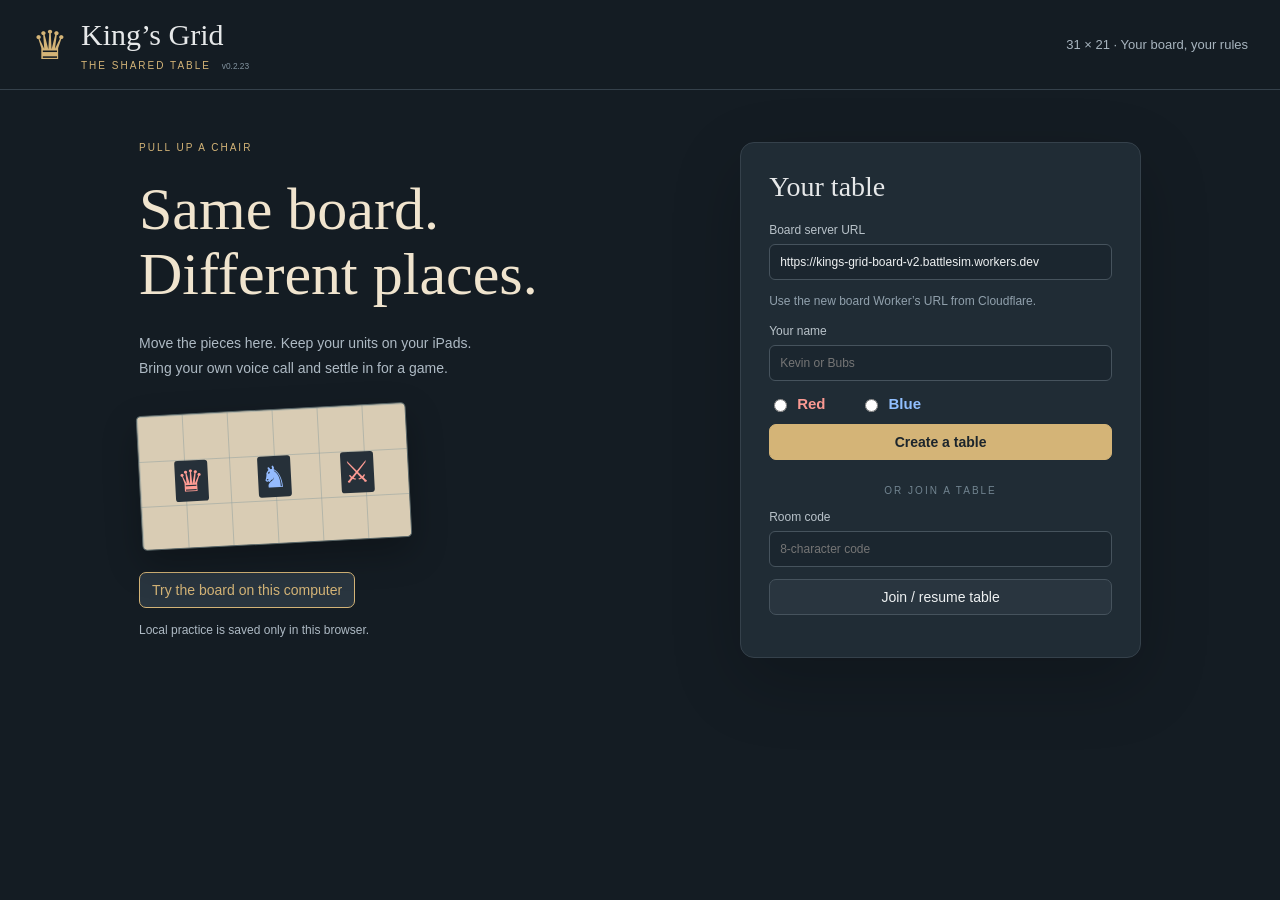
==== commit 4b71eb5f: "Add files via upload" ====
--- a/index.html
+++ b/index.html
@@ -157,9 +157,17 @@
 #board[data-tool=paint],#board[data-tool=erase]{touch-action:none}
 #board[data-tool=paint] .cell,#board[data-tool=erase] .cell,#board[data-tool=ruler] .cell,#board[data-tool=ping] .cell{cursor:crosshair}
 @media(max-width:600px){.kg-rail{width:40px}.kg-popover{right:46px;width:206px}}
-</style></head><body>
-<header><div class="brand"><span class="crown">♛</span><div><h1>King’s Grid</h1><span class="eyebrow">THE SHARED TABLE <small>v0.2.22</small></span></div></div><div id="roomInfo">31 × 21 · Your board, your rules</div></header>
-<main id="welcome"><section class="intro"><div class="eyebrow">PULL UP A CHAIR</div><h2>Same board.<br>Different places.</h2><p>Move the pieces here. Keep your units on your iPads.<br>Bring your own voice call and settle in for a game.</p><div class="mini-grid"><span>♛</span><span>♞</span><span>⚔</span></div><button id="local" class="secondary">Try the board on this computer</button><p class="muted">Local practice is saved only in this browser.</p></section><section class="joincard"><h3>Your table</h3><label>Board server URL<input id="api" type="url" placeholder="https://kings-grid-board.…workers.dev" autocomplete="url"></label><p class="muted">Use the new board Worker’s URL from Cloudflare.</p><label>Your name<input id="name" maxlength="30" placeholder="Kevin or Bubs" autocomplete="given-name"></label><div class="choose"><label><input type="radio" name="team" value="red"> <b class="redtext">Red</b></label><label><input type="radio" name="team" value="blue"> <b class="bluetext">Blue</b></label></div><button id="create" class="primary">Create a table</button><div class="divider">OR JOIN A TABLE</div><label>Room code<input id="code" maxlength="8" placeholder="8-character code" autocapitalize="characters"></label><button id="join">Join / resume table</button><p id="setupError" role="alert"></p></section></main>
+
+/* v0.2.23 Table menu sits on one line at the same height as Undo and the map selector */
+.compact-toolbar>button,.compact-toolbar .toolbar-menu>summary,.compact-map select{height:32px;min-height:32px}
+.toolbar-menu>summary{display:inline-flex;align-items:center;gap:5px;font-size:12px}
+.toolbar-menu>summary:after{margin-left:0}
+/* Distracted: the unit is shown upside down with a large music note over its centre */
+.piece.distracted .token-art,.piece.distracted .placeholder{transform:scaleY(-1)}
+.piece.distracted .statusMark{inset:0;display:grid;place-items:center;font-size:calc(var(--cell)*.62);line-height:1;color:#ffe27a;text-shadow:0 0 3px #000,0 1px 2px #000;pointer-events:none}
+</style></head><body>
+<header><div class="brand"><span class="crown">♛</span><div><h1>King’s Grid</h1><span class="eyebrow">THE SHARED TABLE <small>v0.2.23</small></span></div></div><div id="roomInfo">31 × 21 · Your board, your rules</div></header>
+<main id="welcome"><section class="intro"><div class="eyebrow">PULL UP A CHAIR</div><h2>Same board.<br>Different places.</h2><p>Move the pieces here. Keep your units on your iPads.<br>Bring your own voice call and settle in for a game.</p><div class="mini-grid"><span>♛</span><span>♞</span><span>⚔</span></div><button id="local" class="secondary">Try the board on this computer</button><p class="muted">Local practice is saved only in this browser.</p></section><section class="joincard"><h3>Your table</h3><label>Board server URL<input id="api" type="url" placeholder="https://kings-grid-board.…workers.dev" autocomplete="url"></label><p class="muted">Use the new board Worker’s URL from Cloudflare.</p><label>Your name<input id="name" maxlength="30" placeholder="Kevin or Bubs" autocomplete="given-name"></label><div class="choose"><label><input type="radio" name="team" value="red"> <b class="redtext">Red</b></label><label><input type="radio" name="team" value="blue"> <b class="bluetext">Blue</b></label></div><button id="create" class="primary">Create a table</button><div class="divider">OR JOIN A TABLE</div><label>Room code<input id="code" maxlength="8" placeholder="8-character code" autocapitalize="characters"></label><button id="join">Join / resume table</button><p id="setupError" role="alert"></p></section></main>
 <main id="table" hidden><nav class="toolbar compact-toolbar"><span id="connection" role="status">Local practice</span><span id="setupActions" class="setup-actions"><span id="turnLabel"></span><button id="ready" class="primary">Ready</button><button id="pass" class="primary" hidden>Pass Turn</button></span><span class="spacer"></span><button id="undo" title="Undo last board edit">↶ Undo</button><label class="map-control compact-map" title="Choose a shared animated battlefield"><select id="mapSelect" aria-label="Battle map"><option value="classic">Classic</option></select></label><details id="tableMenu" class="toolbar-menu"><summary>Table</summary><div class="menu-panel"><button id="invite">Copy invite</button><button id="resume">Private resume link</button><a id="backgroundEditor" class="menu-link" href="background-editor.html" target="_blank" rel="noopener">Edit backgrounds…</a><button id="export">Download board save</button><label class="filebutton menu-file">Load board save<input id="import" type="file" accept=".json,application/json" hidden></label><button id="localSwitch" hidden>Switch local player</button><button id="clear" class="danger">Return my pieces to tray</button><button id="reset" class="danger">Reset table for new setup</button><button id="update" title="Reload the latest version of the board">Update board</button><button id="leave" class="danger" hidden>Leave table</button></div></details></nav><div class="workspace"><aside><div class="tabbar"><button id="trayTab" class="active">Piece tray</button><button id="logTab">Activity</button></div><div id="tray"><p class="muted">Drag a numbered piece onto the board. Click placement also works.</p><div id="ownTeam" class="teamchoices"></div><input id="search" placeholder="Find a piece…" aria-label="Find a piece"><div id="catalog"></div><label class="orientation">Wall direction<select id="wallDirection"><option value="horizontal">Horizontal · 5 across</option><option value="vertical">Vertical · 5 down</option></select></label><button id="addReserve">Add chosen piece to reserve</button><h4>Reserve <span id="reserveCount"></span></h4><div id="reserves"></div></div><div id="log" hidden></div></aside><div id="stage" class="stage"><section class="boardsection"><div id="hint" role="status">Choose a piece from the tray to begin.</div><div id="viewport"><div id="board" role="grid" aria-label="King’s Grid 31 columns by 21 rows"><div id="mapLayer" class="map-layer" aria-hidden="true"></div></div></div><div class="boardfooter"><span id="counts">0 pieces</span><span>Drag to move · Wheel to zoom · Middle-drag to pan · Shift-click to ping · Esc cancels tool</span></div><div id="selection" hidden><div><strong id="selectedName"></strong><span id="selectedCoord"></span></div><div class="editrow"><label>Label<input id="label" maxlength="40"></label><label>Status<select id="pieceStatus"><option value="normal">Normal</option><option value="defeated">Defeated</option><option value="captured">Captured</option><option value="distracted">Distracted ♪</option></select></label><button id="savePiece">Apply</button><button id="rotate">Rotate</button><button id="reservePiece">To reserve</button><button id="remove" class="danger">Remove</button><button id="cancel">Deselect</button></div><div id="stack"></div></div></section><nav class="kg-rail" aria-label="Board tools"><button id="railPing" class="kg-tool" title="Ping a tile (one click) · Shift-click also pings" aria-label="Ping" aria-pressed="false"><svg viewBox="0 0 24 24" aria-hidden="true"><circle cx="12" cy="12" r="8"/><circle cx="12" cy="12" r="2.5" class="fill"/></svg></button><button id="railRuler" class="kg-tool" title="Ruler" aria-label="Ruler" aria-pressed="false"><svg viewBox="0 0 24 24" aria-hidden="true"><rect x="2.5" y="8" width="19" height="8" rx="1.5"/><path d="M6 8v3M9.5 8v4.5M13 8v3M16.5 8v4.5"/></svg></button><button id="railPaint" class="kg-tool" title="Paint / erase tiles" aria-label="Paint" aria-pressed="false"><svg viewBox="0 0 24 24" aria-hidden="true"><path d="M14.5 4.5l5 5-8 8-5-5z"/><path d="M6.5 12.5l-2 2c-1 1-1 4-1 6 2 0 5 0 6-1l2-2"/></svg></button><span class="kg-rail-sep"></span><button id="railFit" class="kg-tool" title="Fit board to window" aria-label="Fit board"><svg viewBox="0 0 24 24" aria-hidden="true"><path d="M4 9V4h5M15 4h5v5M20 15v5h-5M9 20H4v-5"/></svg></button><button id="railFlip" class="kg-tool" title="Flip view" aria-label="Flip view" aria-pressed="false"><svg viewBox="0 0 24 24" aria-hidden="true"><path d="M4 8h14l-3-3M20 16H6l3 3"/></svg></button><button id="railMore" class="kg-tool" title="More view options" aria-label="More view options"><svg viewBox="0 0 24 24" aria-hidden="true"><circle cx="5.5" cy="12" r="1.6" class="fill"/><circle cx="12" cy="12" r="1.6" class="fill"/><circle cx="18.5" cy="12" r="1.6" class="fill"/></svg></button></nav><div id="rulerPop" class="kg-popover" role="dialog" aria-label="Ruler settings" hidden><div class="kg-pop-head"><strong>Ruler</strong><button id="closeRulerPop" title="Turn off ruler" aria-label="Turn off ruler">×</button></div><label>Radius<input id="rulerRadius" type="number" min="1" max="30" value="5"></label><label>Colour<input id="rulerColor" type="color" value="#f1c75b"></label><label>Show to<select id="rulerScope"><option value="private">Only me</option><option value="public">Both players</option></select></label></div><div id="paintPop" class="kg-popover" role="dialog" aria-label="Paint settings" hidden><div class="kg-pop-head"><strong id="paintPopTitle">Paint</strong><button id="closePaintPop" title="Turn off paint" aria-label="Turn off paint">×</button></div><div class="kg-seg"><button id="paintModePaint" class="active">Paint</button><button id="paintModeErase">Erase</button></div><label>Colour<input id="paintColor" type="color" value="#ffd54f"></label><label>Opacity<span class="kg-slider"><input id="paintOpacity" type="range" min="10" max="100" step="5" value="60"><output id="paintOpacityLabel" for="paintOpacity">60%</output></span></label><div class="kg-pair"><button id="clearMine">Clear mine</button><button id="clearAll" class="danger">Clear all</button></div></div><div id="morePop" class="kg-popover" role="dialog" aria-label="View options" hidden><div class="kg-pop-head"><strong>View</strong><button id="closeMorePop" title="Close" aria-label="Close">×</button></div><div class="kg-zoom"><button id="minus" aria-label="Zoom out">−</button><output id="zoomLabel">Fit</output><button id="plus" aria-label="Zoom in">+</button></div><button id="fullscreen" class="kg-wide" hidden>Board fullscreen</button></div></div></div></main><div id="toast" role="alert" hidden></div><script type="module">
 const CATALOG = [
   {
@@ -845,7 +853,8 @@
 function at(x,y){return room.board.pieces.filter(p=>p.x!==null&&x>=p.x&&x<p.x+p.w&&y>=p.y&&y<p.y+p.h);}
 function squareFrom(e){const b=el('board').getBoundingClientRect();let x=Math.floor((e.clientX-b.left)/cell)-1,y=Math.floor((e.clientY-b.top)/cell)-1;if(x<0||y<0||x>=WIDTH||y>=HEIGHT)return null;return flipped?{x:WIDTH-1-x,y:HEIGHT-1-y}:{x,y};}
 async function place(data,x,y,keepSelection=false){if(!editable())return toast('Reconnect, or click Not ready to edit setup.');const action=data.id?{kind:'move',id:data.id,x,y}:{kind:'add',id:uuid(),type:data.type,copyNo:data.copyNo,team,x,y,vertical:el('wallDirection').value==='vertical'};if(await act(action)){if(!keepSelection){selected=null;placing=null;}render();}}
-function squareClick(x,y){if(placing){place(placing,x,y);return;}const p=room.board.pieces.find(p=>p.id===selected);if(p&&!p.fixed&&editable()&&(p.x!==x||p.y!==y)){place({id:p.id},x,y);return;}const ps=at(x,y);selected=ps.length?ps[(ps.findIndex(p=>p.id===selected)+1)%ps.length].id:null;render();}
+// Click-to-move works for units but not walls: a wall stays selected after an HP edit, and the next board click made it jump.
+function squareClick(x,y){if(placing){place(placing,x,y);return;}const p=room.board.pieces.find(p=>p.id===selected);if(p&&!p.fixed&&!p.type.endsWith('wall')&&editable()&&(p.x!==x||p.y!==y)){place({id:p.id},x,y);return;}const ps=at(x,y);selected=ps.length?ps[(ps.findIndex(p=>p.id===selected)+1)%ps.length].id:null;render();}
 function pieceClick(id){const p=room.board.pieces.find(p=>p.id===id);if(!p||p.fixed)return;if(p.type.endsWith('wall')){const now=performance.now();if(wallClick?.id===p.id&&now-wallClick.at<500){wallClick=null;if(editable())act({kind:'rotate',id:p.id});return;}wallClick={id:p.id,at:now};}else wallClick=null;selected=p.id;placing=null;render();}
 // A completed click/tap on the board, from the pointer router (or keyboard activation of a cell).
 function boardTap(pos,{shift=false,pieceId=null}={}){
@@ -1027,4 +1036,4 @@
  }catch(e){console.warn('Automatic room resume failed:',e);}
 })();
 
-</script></body></html>
+</script></body></html>
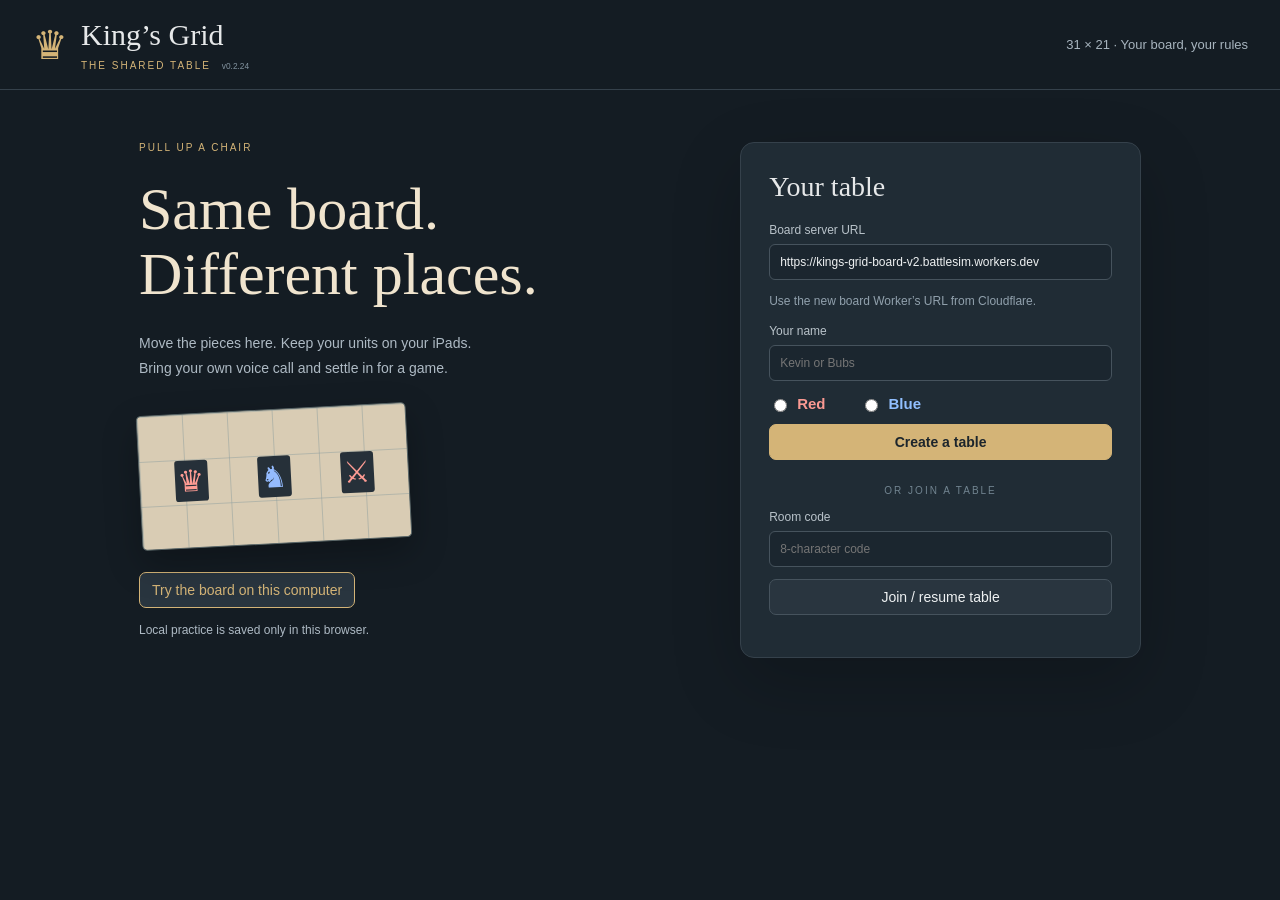
==== commit f7b00285: "Add files via upload" ====
--- a/index.html
+++ b/index.html
@@ -165,10 +165,18 @@
 /* Distracted: the unit is shown upside down with a large music note over its centre */
 .piece.distracted .token-art,.piece.distracted .placeholder{transform:scaleY(-1)}
 .piece.distracted .statusMark{inset:0;display:grid;place-items:center;font-size:calc(var(--cell)*.62);line-height:1;color:#ffe27a;text-shadow:0 0 3px #000,0 1px 2px #000;pointer-events:none}
+
+/* v0.2.24 camps: full-tile markers under units; the team-coloured rim stays visible around a unit standing on one */
+.piece.camp,.piece.camp.selected{z-index:1;border-radius:3px;background:#0b5d14}
+.piece.camp .token-art{object-fit:cover}
+.camp-grid{display:grid;grid-template-columns:repeat(3,minmax(0,1fr));gap:8px 6px}
+.camp-choice{display:grid;justify-items:center;gap:3px;min-width:0}
+.camp-choice span{font-size:10px;color:#bfcbd4;text-align:center;line-height:1.2;max-width:100%;overflow:hidden;text-overflow:ellipsis;white-space:nowrap}
+@media(max-width:600px){.camp-grid{grid-template-columns:repeat(2,minmax(0,1fr))}}
 </style></head><body>
-<header><div class="brand"><span class="crown">♛</span><div><h1>King’s Grid</h1><span class="eyebrow">THE SHARED TABLE <small>v0.2.23</small></span></div></div><div id="roomInfo">31 × 21 · Your board, your rules</div></header>
+<header><div class="brand"><span class="crown">♛</span><div><h1>King’s Grid</h1><span class="eyebrow">THE SHARED TABLE <small>v0.2.24</small></span></div></div><div id="roomInfo">31 × 21 · Your board, your rules</div></header>
 <main id="welcome"><section class="intro"><div class="eyebrow">PULL UP A CHAIR</div><h2>Same board.<br>Different places.</h2><p>Move the pieces here. Keep your units on your iPads.<br>Bring your own voice call and settle in for a game.</p><div class="mini-grid"><span>♛</span><span>♞</span><span>⚔</span></div><button id="local" class="secondary">Try the board on this computer</button><p class="muted">Local practice is saved only in this browser.</p></section><section class="joincard"><h3>Your table</h3><label>Board server URL<input id="api" type="url" placeholder="https://kings-grid-board.…workers.dev" autocomplete="url"></label><p class="muted">Use the new board Worker’s URL from Cloudflare.</p><label>Your name<input id="name" maxlength="30" placeholder="Kevin or Bubs" autocomplete="given-name"></label><div class="choose"><label><input type="radio" name="team" value="red"> <b class="redtext">Red</b></label><label><input type="radio" name="team" value="blue"> <b class="bluetext">Blue</b></label></div><button id="create" class="primary">Create a table</button><div class="divider">OR JOIN A TABLE</div><label>Room code<input id="code" maxlength="8" placeholder="8-character code" autocapitalize="characters"></label><button id="join">Join / resume table</button><p id="setupError" role="alert"></p></section></main>
-<main id="table" hidden><nav class="toolbar compact-toolbar"><span id="connection" role="status">Local practice</span><span id="setupActions" class="setup-actions"><span id="turnLabel"></span><button id="ready" class="primary">Ready</button><button id="pass" class="primary" hidden>Pass Turn</button></span><span class="spacer"></span><button id="undo" title="Undo last board edit">↶ Undo</button><label class="map-control compact-map" title="Choose a shared animated battlefield"><select id="mapSelect" aria-label="Battle map"><option value="classic">Classic</option></select></label><details id="tableMenu" class="toolbar-menu"><summary>Table</summary><div class="menu-panel"><button id="invite">Copy invite</button><button id="resume">Private resume link</button><a id="backgroundEditor" class="menu-link" href="background-editor.html" target="_blank" rel="noopener">Edit backgrounds…</a><button id="export">Download board save</button><label class="filebutton menu-file">Load board save<input id="import" type="file" accept=".json,application/json" hidden></label><button id="localSwitch" hidden>Switch local player</button><button id="clear" class="danger">Return my pieces to tray</button><button id="reset" class="danger">Reset table for new setup</button><button id="update" title="Reload the latest version of the board">Update board</button><button id="leave" class="danger" hidden>Leave table</button></div></details></nav><div class="workspace"><aside><div class="tabbar"><button id="trayTab" class="active">Piece tray</button><button id="logTab">Activity</button></div><div id="tray"><p class="muted">Drag a numbered piece onto the board. Click placement also works.</p><div id="ownTeam" class="teamchoices"></div><input id="search" placeholder="Find a piece…" aria-label="Find a piece"><div id="catalog"></div><label class="orientation">Wall direction<select id="wallDirection"><option value="horizontal">Horizontal · 5 across</option><option value="vertical">Vertical · 5 down</option></select></label><button id="addReserve">Add chosen piece to reserve</button><h4>Reserve <span id="reserveCount"></span></h4><div id="reserves"></div></div><div id="log" hidden></div></aside><div id="stage" class="stage"><section class="boardsection"><div id="hint" role="status">Choose a piece from the tray to begin.</div><div id="viewport"><div id="board" role="grid" aria-label="King’s Grid 31 columns by 21 rows"><div id="mapLayer" class="map-layer" aria-hidden="true"></div></div></div><div class="boardfooter"><span id="counts">0 pieces</span><span>Drag to move · Wheel to zoom · Middle-drag to pan · Shift-click to ping · Esc cancels tool</span></div><div id="selection" hidden><div><strong id="selectedName"></strong><span id="selectedCoord"></span></div><div class="editrow"><label>Label<input id="label" maxlength="40"></label><label>Status<select id="pieceStatus"><option value="normal">Normal</option><option value="defeated">Defeated</option><option value="captured">Captured</option><option value="distracted">Distracted ♪</option></select></label><button id="savePiece">Apply</button><button id="rotate">Rotate</button><button id="reservePiece">To reserve</button><button id="remove" class="danger">Remove</button><button id="cancel">Deselect</button></div><div id="stack"></div></div></section><nav class="kg-rail" aria-label="Board tools"><button id="railPing" class="kg-tool" title="Ping a tile (one click) · Shift-click also pings" aria-label="Ping" aria-pressed="false"><svg viewBox="0 0 24 24" aria-hidden="true"><circle cx="12" cy="12" r="8"/><circle cx="12" cy="12" r="2.5" class="fill"/></svg></button><button id="railRuler" class="kg-tool" title="Ruler" aria-label="Ruler" aria-pressed="false"><svg viewBox="0 0 24 24" aria-hidden="true"><rect x="2.5" y="8" width="19" height="8" rx="1.5"/><path d="M6 8v3M9.5 8v4.5M13 8v3M16.5 8v4.5"/></svg></button><button id="railPaint" class="kg-tool" title="Paint / erase tiles" aria-label="Paint" aria-pressed="false"><svg viewBox="0 0 24 24" aria-hidden="true"><path d="M14.5 4.5l5 5-8 8-5-5z"/><path d="M6.5 12.5l-2 2c-1 1-1 4-1 6 2 0 5 0 6-1l2-2"/></svg></button><span class="kg-rail-sep"></span><button id="railFit" class="kg-tool" title="Fit board to window" aria-label="Fit board"><svg viewBox="0 0 24 24" aria-hidden="true"><path d="M4 9V4h5M15 4h5v5M20 15v5h-5M9 20H4v-5"/></svg></button><button id="railFlip" class="kg-tool" title="Flip view" aria-label="Flip view" aria-pressed="false"><svg viewBox="0 0 24 24" aria-hidden="true"><path d="M4 8h14l-3-3M20 16H6l3 3"/></svg></button><button id="railMore" class="kg-tool" title="More view options" aria-label="More view options"><svg viewBox="0 0 24 24" aria-hidden="true"><circle cx="5.5" cy="12" r="1.6" class="fill"/><circle cx="12" cy="12" r="1.6" class="fill"/><circle cx="18.5" cy="12" r="1.6" class="fill"/></svg></button></nav><div id="rulerPop" class="kg-popover" role="dialog" aria-label="Ruler settings" hidden><div class="kg-pop-head"><strong>Ruler</strong><button id="closeRulerPop" title="Turn off ruler" aria-label="Turn off ruler">×</button></div><label>Radius<input id="rulerRadius" type="number" min="1" max="30" value="5"></label><label>Colour<input id="rulerColor" type="color" value="#f1c75b"></label><label>Show to<select id="rulerScope"><option value="private">Only me</option><option value="public">Both players</option></select></label></div><div id="paintPop" class="kg-popover" role="dialog" aria-label="Paint settings" hidden><div class="kg-pop-head"><strong id="paintPopTitle">Paint</strong><button id="closePaintPop" title="Turn off paint" aria-label="Turn off paint">×</button></div><div class="kg-seg"><button id="paintModePaint" class="active">Paint</button><button id="paintModeErase">Erase</button></div><label>Colour<input id="paintColor" type="color" value="#ffd54f"></label><label>Opacity<span class="kg-slider"><input id="paintOpacity" type="range" min="10" max="100" step="5" value="60"><output id="paintOpacityLabel" for="paintOpacity">60%</output></span></label><div class="kg-pair"><button id="clearMine">Clear mine</button><button id="clearAll" class="danger">Clear all</button></div></div><div id="morePop" class="kg-popover" role="dialog" aria-label="View options" hidden><div class="kg-pop-head"><strong>View</strong><button id="closeMorePop" title="Close" aria-label="Close">×</button></div><div class="kg-zoom"><button id="minus" aria-label="Zoom out">−</button><output id="zoomLabel">Fit</output><button id="plus" aria-label="Zoom in">+</button></div><button id="fullscreen" class="kg-wide" hidden>Board fullscreen</button></div></div></div></main><div id="toast" role="alert" hidden></div><script type="module">
+<main id="table" hidden><nav class="toolbar compact-toolbar"><span id="connection" role="status">Local practice</span><span id="setupActions" class="setup-actions"><span id="turnLabel"></span><button id="ready" class="primary">Ready</button><button id="pass" class="primary" hidden>Pass Turn</button></span><span class="spacer"></span><button id="undo" title="Undo last board edit">↶ Undo</button><label class="map-control compact-map" title="Choose a shared animated battlefield"><select id="mapSelect" aria-label="Battle map"><option value="classic">Classic</option></select></label><details id="tableMenu" class="toolbar-menu"><summary>Table</summary><div class="menu-panel"><button id="invite">Copy invite</button><button id="resume">Private resume link</button><a id="backgroundEditor" class="menu-link" href="background-editor.html" target="_blank" rel="noopener">Edit backgrounds…</a><button id="export">Download board save</button><label class="filebutton menu-file">Load board save<input id="import" type="file" accept=".json,application/json" hidden></label><button id="localSwitch" hidden>Switch local player</button><button id="clear" class="danger">Return my pieces to tray</button><button id="reset" class="danger">Reset table for new setup</button><button id="update" title="Reload the latest version of the board">Update board</button><button id="leave" class="danger" hidden>Leave table</button></div></details></nav><div class="workspace"><aside><div class="tabbar"><button id="trayTab" class="active">Piece tray</button><button id="logTab">Activity</button></div><div id="tray"><p class="muted">Drag a numbered piece onto the board. Click placement also works.</p><div id="ownTeam" class="teamchoices"></div><input id="search" placeholder="Find a piece…" aria-label="Find a piece"><div id="catalog"></div><label class="orientation">Wall direction<select id="wallDirection"><option value="horizontal">Horizontal · 5 across</option><option value="vertical">Vertical · 5 down</option></select></label><h4 id="campsHeading">Camps</h4><div id="camps" class="camp-grid"></div><button id="addReserve">Add chosen piece to reserve</button><h4>Reserve <span id="reserveCount"></span></h4><div id="reserves"></div></div><div id="log" hidden></div></aside><div id="stage" class="stage"><section class="boardsection"><div id="hint" role="status">Choose a piece from the tray to begin.</div><div id="viewport"><div id="board" role="grid" aria-label="King’s Grid 31 columns by 21 rows"><div id="mapLayer" class="map-layer" aria-hidden="true"></div></div></div><div class="boardfooter"><span id="counts">0 pieces</span><span>Drag to move · Wheel to zoom · Middle-drag to pan · Shift-click to ping · Esc cancels tool</span></div><div id="selection" hidden><div><strong id="selectedName"></strong><span id="selectedCoord"></span></div><div class="editrow"><label>Label<input id="label" maxlength="40"></label><label>Status<select id="pieceStatus"><option value="normal">Normal</option><option value="defeated">Defeated</option><option value="captured">Captured</option><option value="distracted">Distracted ♪</option></select></label><button id="savePiece">Apply</button><button id="rotate">Rotate</button><button id="reservePiece">To reserve</button><button id="remove" class="danger">Remove</button><button id="cancel">Deselect</button></div><div id="stack"></div></div></section><nav class="kg-rail" aria-label="Board tools"><button id="railPing" class="kg-tool" title="Ping a tile (one click) · Shift-click also pings" aria-label="Ping" aria-pressed="false"><svg viewBox="0 0 24 24" aria-hidden="true"><circle cx="12" cy="12" r="8"/><circle cx="12" cy="12" r="2.5" class="fill"/></svg></button><button id="railRuler" class="kg-tool" title="Ruler" aria-label="Ruler" aria-pressed="false"><svg viewBox="0 0 24 24" aria-hidden="true"><rect x="2.5" y="8" width="19" height="8" rx="1.5"/><path d="M6 8v3M9.5 8v4.5M13 8v3M16.5 8v4.5"/></svg></button><button id="railPaint" class="kg-tool" title="Paint / erase tiles" aria-label="Paint" aria-pressed="false"><svg viewBox="0 0 24 24" aria-hidden="true"><path d="M14.5 4.5l5 5-8 8-5-5z"/><path d="M6.5 12.5l-2 2c-1 1-1 4-1 6 2 0 5 0 6-1l2-2"/></svg></button><span class="kg-rail-sep"></span><button id="railFit" class="kg-tool" title="Fit board to window" aria-label="Fit board"><svg viewBox="0 0 24 24" aria-hidden="true"><path d="M4 9V4h5M15 4h5v5M20 15v5h-5M9 20H4v-5"/></svg></button><button id="railFlip" class="kg-tool" title="Flip view" aria-label="Flip view" aria-pressed="false"><svg viewBox="0 0 24 24" aria-hidden="true"><path d="M4 8h14l-3-3M20 16H6l3 3"/></svg></button><button id="railMore" class="kg-tool" title="More view options" aria-label="More view options"><svg viewBox="0 0 24 24" aria-hidden="true"><circle cx="5.5" cy="12" r="1.6" class="fill"/><circle cx="12" cy="12" r="1.6" class="fill"/><circle cx="18.5" cy="12" r="1.6" class="fill"/></svg></button></nav><div id="rulerPop" class="kg-popover" role="dialog" aria-label="Ruler settings" hidden><div class="kg-pop-head"><strong>Ruler</strong><button id="closeRulerPop" title="Turn off ruler" aria-label="Turn off ruler">×</button></div><label>Radius<input id="rulerRadius" type="number" min="1" max="30" value="5"></label><label>Colour<input id="rulerColor" type="color" value="#f1c75b"></label><label>Show to<select id="rulerScope"><option value="private">Only me</option><option value="public">Both players</option></select></label></div><div id="paintPop" class="kg-popover" role="dialog" aria-label="Paint settings" hidden><div class="kg-pop-head"><strong id="paintPopTitle">Paint</strong><button id="closePaintPop" title="Turn off paint" aria-label="Turn off paint">×</button></div><div class="kg-seg"><button id="paintModePaint" class="active">Paint</button><button id="paintModeErase">Erase</button></div><label>Colour<input id="paintColor" type="color" value="#ffd54f"></label><label>Opacity<span class="kg-slider"><input id="paintOpacity" type="range" min="10" max="100" step="5" value="60"><output id="paintOpacityLabel" for="paintOpacity">60%</output></span></label><div class="kg-pair"><button id="clearMine">Clear mine</button><button id="clearAll" class="danger">Clear all</button></div></div><div id="morePop" class="kg-popover" role="dialog" aria-label="View options" hidden><div class="kg-pop-head"><strong>View</strong><button id="closeMorePop" title="Close" aria-label="Close">×</button></div><div class="kg-zoom"><button id="minus" aria-label="Zoom out">−</button><output id="zoomLabel">Fit</output><button id="plus" aria-label="Zoom in">+</button></div><button id="fullscreen" class="kg-wide" hidden>Board fullscreen</button></div></div></div></main><div id="toast" role="alert" hidden></div><script type="module">
 const CATALOG = [
   {
     "id": "unit1",
@@ -541,6 +549,9 @@
     "art": {}
   }
 ];
+// Camps: one per unit type for each player, same artwork for both colours.
+// On the board they sit above the map and paint but under rulers and units.
+for(const t of CATALOG.filter(t=>t.kind==='unit'))CATALOG.push({id:`camp-${t.id}`,name:`${t.name} Camp`,icon:t.icon,short:`${t.short} camp`,kind:'camp',art:{red1:`assets/camp-${t.id}.png?v=0.2.24`,blue1:`assets/camp-${t.id}.png?v=0.2.24`}});
 
 const WIDTH=31,HEIGHT=21;
 const wallMaxHP=type=>type==='woodwall'?3:type==='stonewall'?6:null;
@@ -591,7 +602,8 @@
  switch(action.kind){
  case 'add': {
   const t=CATALOG.find(t=>t.id===action.type);if(!t)throw Error('Unknown piece type.');
-  const p={id:action.id,type:t.id,team:action.team,label:action.label||`${t.short} ${action.copyNo??1}`,x:action.x??null,y:action.y??null,w:['woodwall','stonewall','ironwall'].includes(t.id)?(action.vertical?1:5):1,h:['woodwall','stonewall','ironwall'].includes(t.id)?(action.vertical?5:1):1,status:'normal',copyNo:action.copyNo??1};
+  if(t.kind==='camp'&&(action.copyNo??1)!==1)throw Error('Each player has one of each camp.');
+  const p={id:action.id,type:t.id,team:action.team,label:action.label||(t.kind==='camp'?t.name:`${t.short} ${action.copyNo??1}`),x:action.x??null,y:action.y??null,w:['woodwall','stonewall','ironwall'].includes(t.id)?(action.vertical?1:5):1,h:['woodwall','stonewall','ironwall'].includes(t.id)?(action.vertical?5:1):1,status:'normal',copyNo:action.copyNo??1};
   if(wallMaxHP(p.type)!==null)p.hp=wallMaxHP(p.type);
   b.nextNumber++;b.pieces.push(p);description=`Added ${p.label}`;break;
  }
@@ -846,8 +858,13 @@
 el('rulerRadius').oninput=()=>{if(rulerOrigin)setRulerOrigin(rulerOrigin.x,rulerOrigin.y);};
 el('rulerScope').onchange=()=>{if(rulerOrigin)setRulerOrigin(rulerOrigin.x,rulerOrigin.y);};
 function graphic(t,colour,n){const path=t.art?.[colour+n];if(path){const im=document.createElement('img');im.src=path;im.alt=`${colour} ${t.name} ${n}`;im.draggable=false;im.className='token-art';return im;}const s=document.createElement('span');s.className='placeholder';s.textContent=t.id==='cannon'?'CANNON':`${t.icon} ${n}`;s.title=`${t.name} ${n} — placeholder`;return s;}
-function renderCatalog(){el('ownTeam').textContent=`${team.toUpperCase()} PIECES`;el('ownTeam').className='teamchoices '+team+'text';const list=el('catalog');list.replaceChildren();const q=el('search').value.toLowerCase();
- for(const t of CATALOG.filter(t=>!['base','giving'].includes(t.id)&&t.name.toLowerCase().includes(q))){const row=document.createElement('div');row.className='catalog-row';const label=document.createElement('span');label.textContent=t.name;row.append(label);const tokens=document.createElement('div');tokens.className='token-row';for(let n=1;n<=(['unit1','cannon'].includes(t.id)?1:3);n++){const existing=room.board.pieces.find(p=>p.type===t.id&&p.team===team&&p.copyNo===n);const b=button('',()=>{if(!editable())return toast('Reconnect, or click Not ready to edit setup.');if(existing){selected=existing.id;placing=null;}else{placing={type:t.id,copyNo:n};selected=null;}render();},'tray-token '+team+(existing?' used':''));b.title=`${t.name} ${n}${existing?' (already placed)':''}`;b.setAttribute('aria-label',`${t.name} ${n}`);b.append(graphic(t,team,n));b.draggable=true;b.ondragstart=e=>{if(!editable()){e.preventDefault();return;}dragData=existing?{id:existing.id}:{type:t.id,copyNo:n};e.dataTransfer.setData('application/json',JSON.stringify(dragData));e.dataTransfer.effectAllowed='move';dragStarted();};b.ondragend=dragFinished;tokens.append(b);}row.append(tokens);list.append(row);}}
+function trayToken(t,n){const existing=room.board.pieces.find(p=>p.type===t.id&&p.team===team&&p.copyNo===n);const b=button('',()=>{if(!editable())return toast('Reconnect, or click Not ready to edit setup.');if(existing){selected=existing.id;placing=null;}else{placing={type:t.id,copyNo:n};selected=null;}render();},'tray-token '+team+(existing?' used':''));const label=t.kind==='camp'?t.name:`${t.name} ${n}`;b.title=`${label}${existing?' (already placed)':''}`;b.setAttribute('aria-label',label);b.append(graphic(t,team,n));b.draggable=true;b.ondragstart=e=>{if(!editable()){e.preventDefault();return;}dragData=existing?{id:existing.id}:{type:t.id,copyNo:n};e.dataTransfer.setData('application/json',JSON.stringify(dragData));e.dataTransfer.effectAllowed='move';dragStarted();};b.ondragend=dragFinished;return b;}
+function renderCatalog(){el('ownTeam').textContent=`${team.toUpperCase()} PIECES`;el('ownTeam').className='teamchoices '+team+'text';const list=el('catalog');list.replaceChildren();const q=el('search').value.toLowerCase(),match=t=>t.name.toLowerCase().includes(q);
+ for(const t of CATALOG.filter(t=>t.kind!=='camp'&&!['base','giving'].includes(t.id)&&match(t))){const row=document.createElement('div');row.className='catalog-row';const label=document.createElement('span');label.textContent=t.name;row.append(label);const tokens=document.createElement('div');tokens.className='token-row';for(let n=1;n<=(['unit1','cannon'].includes(t.id)?1:3);n++)tokens.append(trayToken(t,n));row.append(tokens);list.append(row);}
+ // Camps: one of each per player, in a compact grid under the pieces.
+ const camps=CATALOG.filter(t=>t.kind==='camp'&&match(t)),grid=el('camps');grid.replaceChildren();el('campsHeading').hidden=!camps.length;
+ for(const t of camps){const choice=document.createElement('div');choice.className='camp-choice';const name=document.createElement('span');name.textContent=t.short.replace(/ camp$/,'');choice.append(trayToken(t,1),name);grid.append(choice);}
+}
 el('search').oninput=renderCatalog;
 function view(x,y,w=1,h=1){return flipped?{x:WIDTH-x-w,y:HEIGHT-y-h}:{x,y};}
 function at(x,y){return room.board.pieces.filter(p=>p.x!==null&&x>=p.x&&x<p.x+p.w&&y>=p.y&&y<p.y+p.h);}
@@ -901,10 +918,10 @@
  for(const [key,p] of Object.entries(paint)){const [x,y]=key.split(',').map(Number);board.append(paintMark(x,y,p));}
  const measure=privateRuler||publicRuler;if(measure&&Number.isInteger(measure.x)&&Number.isInteger(measure.y))for(let y=Math.max(0,measure.y-measure.radius);y<=Math.min(HEIGHT-1,measure.y+measure.radius);y++)for(let x=Math.max(0,measure.x-measure.radius);x<=Math.min(WIDTH-1,measure.x+measure.radius);x++)if(Math.max(Math.abs(x-measure.x),Math.abs(y-measure.y))<=measure.radius){const v=view(x,y),mark=document.createElement('span');mark.className='ruler-cell';const c=/^#[0-9a-f]{6}$/i.test(measure.color||'')?measure.color:'#f1c75b';mark.style.background=`${c}40`;mark.style.borderColor=`${c}cc`;mark.style.left=`${(v.x+1)*cell}px`;mark.style.top=`${(v.y+1)*cell}px`;mark.style.width=`${cell}px`;mark.style.height=`${cell}px`;board.append(mark);}
  const ordered=[...room.board.pieces].sort((a,b)=>(b.w*b.h-a.w*a.h)||((a.id===selected?1:0)-(b.id===selected?1:0)));
- for(const p of ordered){if(p.x===null)continue;const t=(CATALOG.find(t=>t.id===p.type)||{id:p.type,name:'Retired unit',icon:'✧',art:{}}),v=view(p.x,p.y,p.w,p.h),d=document.createElement('div');d.className=`piece ${p.team} ${p.status}${p.id===selected?' selected':''}${p.type==='cannon'?' cannon-object':''}${p.id.startsWith('fixed-base-')?' fixed-base':''}${p.type==='giving'?' fixed-giving':''}`;d.dataset.piece=p.id;d.setAttribute('role','button');d.tabIndex=0;d.setAttribute('aria-label',`${p.team} ${p.label} at ${coord(p.x,p.y)}`);d.title=`${p.label} · ${coord(p.x,p.y)}`;const left=(v.x+1)*cell+2,top=(v.y+1)*cell+2;Object.assign(d.style,{left:`${left}px`,top:`${top}px`,width:`${p.w*cell-4}px`,height:`${p.h*cell-4}px`});if(p.id.startsWith('fixed-base-')||p.type==='giving'){const fixedLabel=document.createElement('span');fixedLabel.className='fixed-label';fixedLabel.textContent=p.type==='giving'?'GT':'B';d.append(fixedLabel);}else d.append(graphic(t,p.team,p.copyNo));
+ for(const p of ordered){if(p.x===null)continue;const t=(CATALOG.find(t=>t.id===p.type)||{id:p.type,name:'Retired unit',icon:'✧',art:{}}),v=view(p.x,p.y,p.w,p.h),d=document.createElement('div');d.className=`piece ${p.team} ${p.status}${p.id===selected?' selected':''}${p.type==='cannon'?' cannon-object':''}${p.id.startsWith('fixed-base-')?' fixed-base':''}${p.type==='giving'?' fixed-giving':''}${t.kind==='camp'?' camp':''}`;d.dataset.piece=p.id;d.setAttribute('role','button');d.tabIndex=0;d.setAttribute('aria-label',`${p.team} ${p.label} at ${coord(p.x,p.y)}`);d.title=`${p.label} · ${coord(p.x,p.y)}`;const inset=t.kind==='camp'?0:2,left=(v.x+1)*cell+inset,top=(v.y+1)*cell+inset;Object.assign(d.style,{left:`${left}px`,top:`${top}px`,width:`${p.w*cell-2*inset}px`,height:`${p.h*cell-2*inset}px`});if(p.id.startsWith('fixed-base-')||p.type==='giving'){const fixedLabel=document.createElement('span');fixedLabel.className='fixed-label';fixedLabel.textContent=p.type==='giving'?'GT':'B';d.append(fixedLabel);}else d.append(graphic(t,p.team,p.copyNo));
  if(!p.fixed&&!t.art?.[p.team+p.copyNo]){const label=document.createElement('span');label.className='tiny';label.textContent=p.type==='cannon'?`Object ${p.copyNo}`:p.label;d.append(label);}
  if(p.type.endsWith('wall'))showWallHealth(p,d);
- if(p.status!=='normal'){const m=document.createElement('span');m.className='statusMark';m.textContent=p.status==='defeated'?'×':p.status==='distracted'?'♪':'⚑';d.append(m);}const n=at(p.x,p.y).length;if(n>1){const badge=document.createElement('span');badge.className='stackbadge';badge.textContent=n;d.append(badge);}
+ if(p.status!=='normal'){const m=document.createElement('span');m.className='statusMark';m.textContent=p.status==='defeated'?'×':p.status==='distracted'?'♪':'⚑';d.append(m);}const n=at(p.x,p.y).filter(a=>!a.type.startsWith('camp-')).length;if(n>1&&t.kind!=='camp'){const badge=document.createElement('span');badge.className='stackbadge';badge.textContent=n;d.append(badge);}
  d.onkeydown=e=>{if(e.key==='Enter'&&!p.fixed){selected=p.id;placing=null;render();}};
  d.draggable=!p.fixed&&editable();d.ondragstart=e=>{if(p.fixed||!editable()||toolState.tool==='paint'){e.preventDefault();return;}dragData={id:p.id};selected=null;placing=null;e.dataTransfer.setData('application/json',JSON.stringify(dragData));e.dataTransfer.effectAllowed='move';dragStarted();};d.ondragend=dragFinished;board.append(d);
  const prev=previousPositions.get(p.id);if(prev&&(prev.left!==left||prev.top!==top)&&!matchMedia('(prefers-reduced-motion: reduce)').matches)d.animate([{transform:`translate(${prev.left-left}px,${prev.top-top}px)`},{transform:'translate(0,0)'}],{duration:280,easing:'ease-out'});next.set(p.id,{left,top});
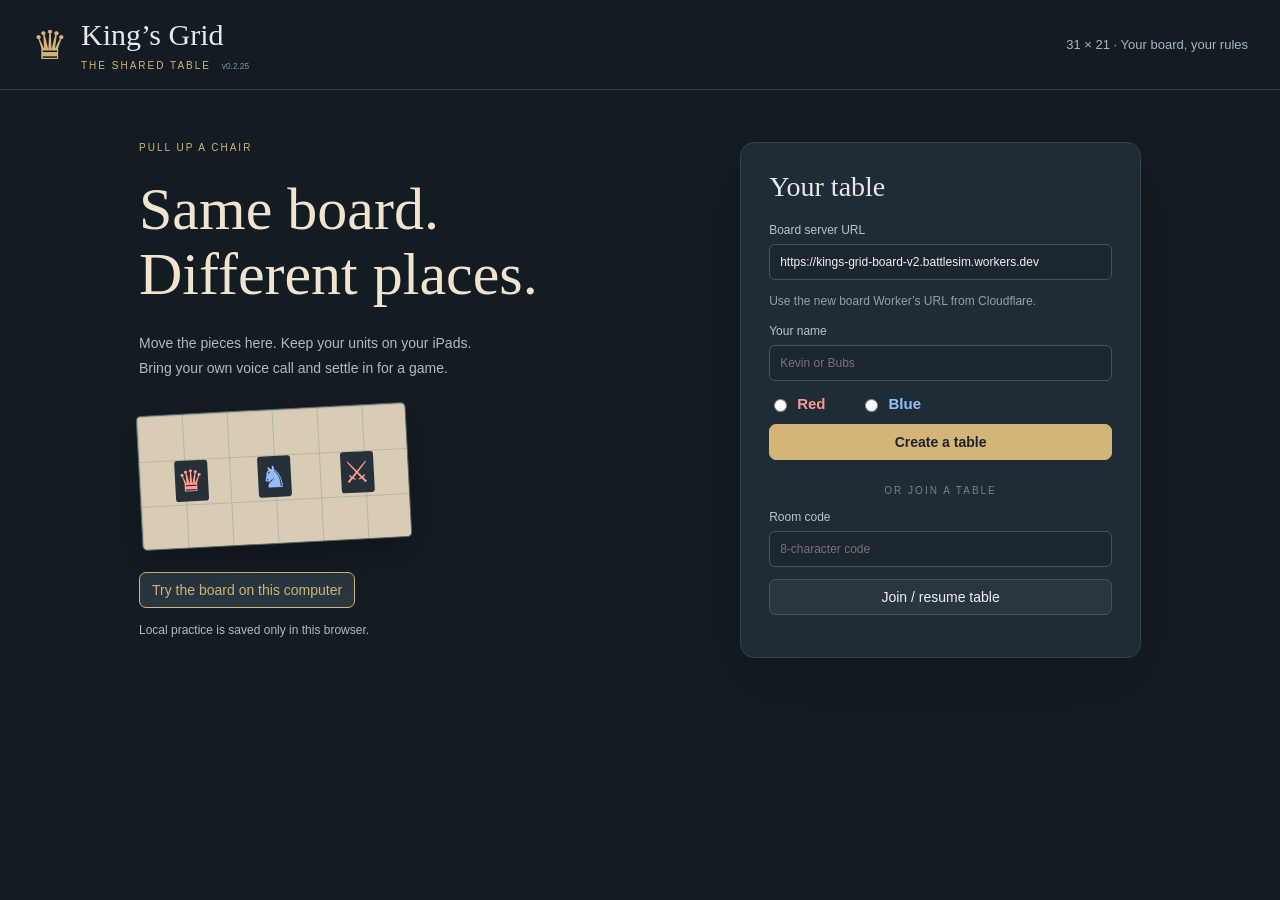
==== commit 586b181f: "Add files via upload" ====
--- a/index.html
+++ b/index.html
@@ -167,14 +167,14 @@
 .piece.distracted .statusMark{inset:0;display:grid;place-items:center;font-size:calc(var(--cell)*.62);line-height:1;color:#ffe27a;text-shadow:0 0 3px #000,0 1px 2px #000;pointer-events:none}
 
 /* v0.2.24 camps: full-tile markers under units; the team-coloured rim stays visible around a unit standing on one */
-.piece.camp,.piece.camp.selected{z-index:1;border-radius:3px;background:#0b5d14}
+.piece.camp,.piece.camp.selected{z-index:1;border-radius:3px;border-width:3px;background:#0b5d14}
 .piece.camp .token-art{object-fit:cover}
 .camp-grid{display:grid;grid-template-columns:repeat(3,minmax(0,1fr));gap:8px 6px}
 .camp-choice{display:grid;justify-items:center;gap:3px;min-width:0}
 .camp-choice span{font-size:10px;color:#bfcbd4;text-align:center;line-height:1.2;max-width:100%;overflow:hidden;text-overflow:ellipsis;white-space:nowrap}
 @media(max-width:600px){.camp-grid{grid-template-columns:repeat(2,minmax(0,1fr))}}
 </style></head><body>
-<header><div class="brand"><span class="crown">♛</span><div><h1>King’s Grid</h1><span class="eyebrow">THE SHARED TABLE <small>v0.2.24</small></span></div></div><div id="roomInfo">31 × 21 · Your board, your rules</div></header>
+<header><div class="brand"><span class="crown">♛</span><div><h1>King’s Grid</h1><span class="eyebrow">THE SHARED TABLE <small>v0.2.25</small></span></div></div><div id="roomInfo">31 × 21 · Your board, your rules</div></header>
 <main id="welcome"><section class="intro"><div class="eyebrow">PULL UP A CHAIR</div><h2>Same board.<br>Different places.</h2><p>Move the pieces here. Keep your units on your iPads.<br>Bring your own voice call and settle in for a game.</p><div class="mini-grid"><span>♛</span><span>♞</span><span>⚔</span></div><button id="local" class="secondary">Try the board on this computer</button><p class="muted">Local practice is saved only in this browser.</p></section><section class="joincard"><h3>Your table</h3><label>Board server URL<input id="api" type="url" placeholder="https://kings-grid-board.…workers.dev" autocomplete="url"></label><p class="muted">Use the new board Worker’s URL from Cloudflare.</p><label>Your name<input id="name" maxlength="30" placeholder="Kevin or Bubs" autocomplete="given-name"></label><div class="choose"><label><input type="radio" name="team" value="red"> <b class="redtext">Red</b></label><label><input type="radio" name="team" value="blue"> <b class="bluetext">Blue</b></label></div><button id="create" class="primary">Create a table</button><div class="divider">OR JOIN A TABLE</div><label>Room code<input id="code" maxlength="8" placeholder="8-character code" autocapitalize="characters"></label><button id="join">Join / resume table</button><p id="setupError" role="alert"></p></section></main>
 <main id="table" hidden><nav class="toolbar compact-toolbar"><span id="connection" role="status">Local practice</span><span id="setupActions" class="setup-actions"><span id="turnLabel"></span><button id="ready" class="primary">Ready</button><button id="pass" class="primary" hidden>Pass Turn</button></span><span class="spacer"></span><button id="undo" title="Undo last board edit">↶ Undo</button><label class="map-control compact-map" title="Choose a shared animated battlefield"><select id="mapSelect" aria-label="Battle map"><option value="classic">Classic</option></select></label><details id="tableMenu" class="toolbar-menu"><summary>Table</summary><div class="menu-panel"><button id="invite">Copy invite</button><button id="resume">Private resume link</button><a id="backgroundEditor" class="menu-link" href="background-editor.html" target="_blank" rel="noopener">Edit backgrounds…</a><button id="export">Download board save</button><label class="filebutton menu-file">Load board save<input id="import" type="file" accept=".json,application/json" hidden></label><button id="localSwitch" hidden>Switch local player</button><button id="clear" class="danger">Return my pieces to tray</button><button id="reset" class="danger">Reset table for new setup</button><button id="update" title="Reload the latest version of the board">Update board</button><button id="leave" class="danger" hidden>Leave table</button></div></details></nav><div class="workspace"><aside><div class="tabbar"><button id="trayTab" class="active">Piece tray</button><button id="logTab">Activity</button></div><div id="tray"><p class="muted">Drag a numbered piece onto the board. Click placement also works.</p><div id="ownTeam" class="teamchoices"></div><input id="search" placeholder="Find a piece…" aria-label="Find a piece"><div id="catalog"></div><label class="orientation">Wall direction<select id="wallDirection"><option value="horizontal">Horizontal · 5 across</option><option value="vertical">Vertical · 5 down</option></select></label><h4 id="campsHeading">Camps</h4><div id="camps" class="camp-grid"></div><button id="addReserve">Add chosen piece to reserve</button><h4>Reserve <span id="reserveCount"></span></h4><div id="reserves"></div></div><div id="log" hidden></div></aside><div id="stage" class="stage"><section class="boardsection"><div id="hint" role="status">Choose a piece from the tray to begin.</div><div id="viewport"><div id="board" role="grid" aria-label="King’s Grid 31 columns by 21 rows"><div id="mapLayer" class="map-layer" aria-hidden="true"></div></div></div><div class="boardfooter"><span id="counts">0 pieces</span><span>Drag to move · Wheel to zoom · Middle-drag to pan · Shift-click to ping · Esc cancels tool</span></div><div id="selection" hidden><div><strong id="selectedName"></strong><span id="selectedCoord"></span></div><div class="editrow"><label>Label<input id="label" maxlength="40"></label><label>Status<select id="pieceStatus"><option value="normal">Normal</option><option value="defeated">Defeated</option><option value="captured">Captured</option><option value="distracted">Distracted ♪</option></select></label><button id="savePiece">Apply</button><button id="rotate">Rotate</button><button id="reservePiece">To reserve</button><button id="remove" class="danger">Remove</button><button id="cancel">Deselect</button></div><div id="stack"></div></div></section><nav class="kg-rail" aria-label="Board tools"><button id="railPing" class="kg-tool" title="Ping a tile (one click) · Shift-click also pings" aria-label="Ping" aria-pressed="false"><svg viewBox="0 0 24 24" aria-hidden="true"><circle cx="12" cy="12" r="8"/><circle cx="12" cy="12" r="2.5" class="fill"/></svg></button><button id="railRuler" class="kg-tool" title="Ruler" aria-label="Ruler" aria-pressed="false"><svg viewBox="0 0 24 24" aria-hidden="true"><rect x="2.5" y="8" width="19" height="8" rx="1.5"/><path d="M6 8v3M9.5 8v4.5M13 8v3M16.5 8v4.5"/></svg></button><button id="railPaint" class="kg-tool" title="Paint / erase tiles" aria-label="Paint" aria-pressed="false"><svg viewBox="0 0 24 24" aria-hidden="true"><path d="M14.5 4.5l5 5-8 8-5-5z"/><path d="M6.5 12.5l-2 2c-1 1-1 4-1 6 2 0 5 0 6-1l2-2"/></svg></button><span class="kg-rail-sep"></span><button id="railFit" class="kg-tool" title="Fit board to window" aria-label="Fit board"><svg viewBox="0 0 24 24" aria-hidden="true"><path d="M4 9V4h5M15 4h5v5M20 15v5h-5M9 20H4v-5"/></svg></button><button id="railFlip" class="kg-tool" title="Flip view" aria-label="Flip view" aria-pressed="false"><svg viewBox="0 0 24 24" aria-hidden="true"><path d="M4 8h14l-3-3M20 16H6l3 3"/></svg></button><button id="railMore" class="kg-tool" title="More view options" aria-label="More view options"><svg viewBox="0 0 24 24" aria-hidden="true"><circle cx="5.5" cy="12" r="1.6" class="fill"/><circle cx="12" cy="12" r="1.6" class="fill"/><circle cx="18.5" cy="12" r="1.6" class="fill"/></svg></button></nav><div id="rulerPop" class="kg-popover" role="dialog" aria-label="Ruler settings" hidden><div class="kg-pop-head"><strong>Ruler</strong><button id="closeRulerPop" title="Turn off ruler" aria-label="Turn off ruler">×</button></div><label>Radius<input id="rulerRadius" type="number" min="1" max="30" value="5"></label><label>Colour<input id="rulerColor" type="color" value="#f1c75b"></label><label>Show to<select id="rulerScope"><option value="private">Only me</option><option value="public">Both players</option></select></label></div><div id="paintPop" class="kg-popover" role="dialog" aria-label="Paint settings" hidden><div class="kg-pop-head"><strong id="paintPopTitle">Paint</strong><button id="closePaintPop" title="Turn off paint" aria-label="Turn off paint">×</button></div><div class="kg-seg"><button id="paintModePaint" class="active">Paint</button><button id="paintModeErase">Erase</button></div><label>Colour<input id="paintColor" type="color" value="#ffd54f"></label><label>Opacity<span class="kg-slider"><input id="paintOpacity" type="range" min="10" max="100" step="5" value="60"><output id="paintOpacityLabel" for="paintOpacity">60%</output></span></label><div class="kg-pair"><button id="clearMine">Clear mine</button><button id="clearAll" class="danger">Clear all</button></div></div><div id="morePop" class="kg-popover" role="dialog" aria-label="View options" hidden><div class="kg-pop-head"><strong>View</strong><button id="closeMorePop" title="Close" aria-label="Close">×</button></div><div class="kg-zoom"><button id="minus" aria-label="Zoom out">−</button><output id="zoomLabel">Fit</output><button id="plus" aria-label="Zoom in">+</button></div><button id="fullscreen" class="kg-wide" hidden>Board fullscreen</button></div></div></div></main><div id="toast" role="alert" hidden></div><script type="module">
 const CATALOG = [
@@ -918,7 +918,7 @@
  for(const [key,p] of Object.entries(paint)){const [x,y]=key.split(',').map(Number);board.append(paintMark(x,y,p));}
  const measure=privateRuler||publicRuler;if(measure&&Number.isInteger(measure.x)&&Number.isInteger(measure.y))for(let y=Math.max(0,measure.y-measure.radius);y<=Math.min(HEIGHT-1,measure.y+measure.radius);y++)for(let x=Math.max(0,measure.x-measure.radius);x<=Math.min(WIDTH-1,measure.x+measure.radius);x++)if(Math.max(Math.abs(x-measure.x),Math.abs(y-measure.y))<=measure.radius){const v=view(x,y),mark=document.createElement('span');mark.className='ruler-cell';const c=/^#[0-9a-f]{6}$/i.test(measure.color||'')?measure.color:'#f1c75b';mark.style.background=`${c}40`;mark.style.borderColor=`${c}cc`;mark.style.left=`${(v.x+1)*cell}px`;mark.style.top=`${(v.y+1)*cell}px`;mark.style.width=`${cell}px`;mark.style.height=`${cell}px`;board.append(mark);}
  const ordered=[...room.board.pieces].sort((a,b)=>(b.w*b.h-a.w*a.h)||((a.id===selected?1:0)-(b.id===selected?1:0)));
- for(const p of ordered){if(p.x===null)continue;const t=(CATALOG.find(t=>t.id===p.type)||{id:p.type,name:'Retired unit',icon:'✧',art:{}}),v=view(p.x,p.y,p.w,p.h),d=document.createElement('div');d.className=`piece ${p.team} ${p.status}${p.id===selected?' selected':''}${p.type==='cannon'?' cannon-object':''}${p.id.startsWith('fixed-base-')?' fixed-base':''}${p.type==='giving'?' fixed-giving':''}${t.kind==='camp'?' camp':''}`;d.dataset.piece=p.id;d.setAttribute('role','button');d.tabIndex=0;d.setAttribute('aria-label',`${p.team} ${p.label} at ${coord(p.x,p.y)}`);d.title=`${p.label} · ${coord(p.x,p.y)}`;const inset=t.kind==='camp'?0:2,left=(v.x+1)*cell+inset,top=(v.y+1)*cell+inset;Object.assign(d.style,{left:`${left}px`,top:`${top}px`,width:`${p.w*cell-2*inset}px`,height:`${p.h*cell-2*inset}px`});if(p.id.startsWith('fixed-base-')||p.type==='giving'){const fixedLabel=document.createElement('span');fixedLabel.className='fixed-label';fixedLabel.textContent=p.type==='giving'?'GT':'B';d.append(fixedLabel);}else d.append(graphic(t,p.team,p.copyNo));
+ for(const p of ordered){if(p.x===null)continue;const t=(CATALOG.find(t=>t.id===p.type)||{id:p.type,name:'Retired unit',icon:'✧',art:{}}),v=view(p.x,p.y,p.w,p.h),d=document.createElement('div');d.className=`piece ${p.team} ${p.status}${p.id===selected?' selected':''}${p.type==='cannon'?' cannon-object':''}${p.id.startsWith('fixed-base-')?' fixed-base':''}${p.type==='giving'?' fixed-giving':''}${t.kind==='camp'?' camp':''}`;d.dataset.piece=p.id;d.setAttribute('role','button');d.tabIndex=0;d.setAttribute('aria-label',`${p.team} ${p.label} at ${coord(p.x,p.y)}`);d.title=`${p.label} · ${coord(p.x,p.y)}`;const onCamp=t.kind!=='camp'&&p.w===1&&p.h===1&&at(p.x,p.y).some(a=>a.type.startsWith('camp-')),inset=t.kind==='camp'?0:onCamp?Math.max(4,Math.round(cell*.16)):2,left=(v.x+1)*cell+inset,top=(v.y+1)*cell+inset;Object.assign(d.style,{left:`${left}px`,top:`${top}px`,width:`${p.w*cell-2*inset}px`,height:`${p.h*cell-2*inset}px`});if(p.id.startsWith('fixed-base-')||p.type==='giving'){const fixedLabel=document.createElement('span');fixedLabel.className='fixed-label';fixedLabel.textContent=p.type==='giving'?'GT':'B';d.append(fixedLabel);}else d.append(graphic(t,p.team,p.copyNo));
  if(!p.fixed&&!t.art?.[p.team+p.copyNo]){const label=document.createElement('span');label.className='tiny';label.textContent=p.type==='cannon'?`Object ${p.copyNo}`:p.label;d.append(label);}
  if(p.type.endsWith('wall'))showWallHealth(p,d);
  if(p.status!=='normal'){const m=document.createElement('span');m.className='statusMark';m.textContent=p.status==='defeated'?'×':p.status==='distracted'?'♪':'⚑';d.append(m);}const n=at(p.x,p.y).filter(a=>!a.type.startsWith('camp-')).length;if(n>1&&t.kind!=='camp'){const badge=document.createElement('span');badge.className='stackbadge';badge.textContent=n;d.append(badge);}
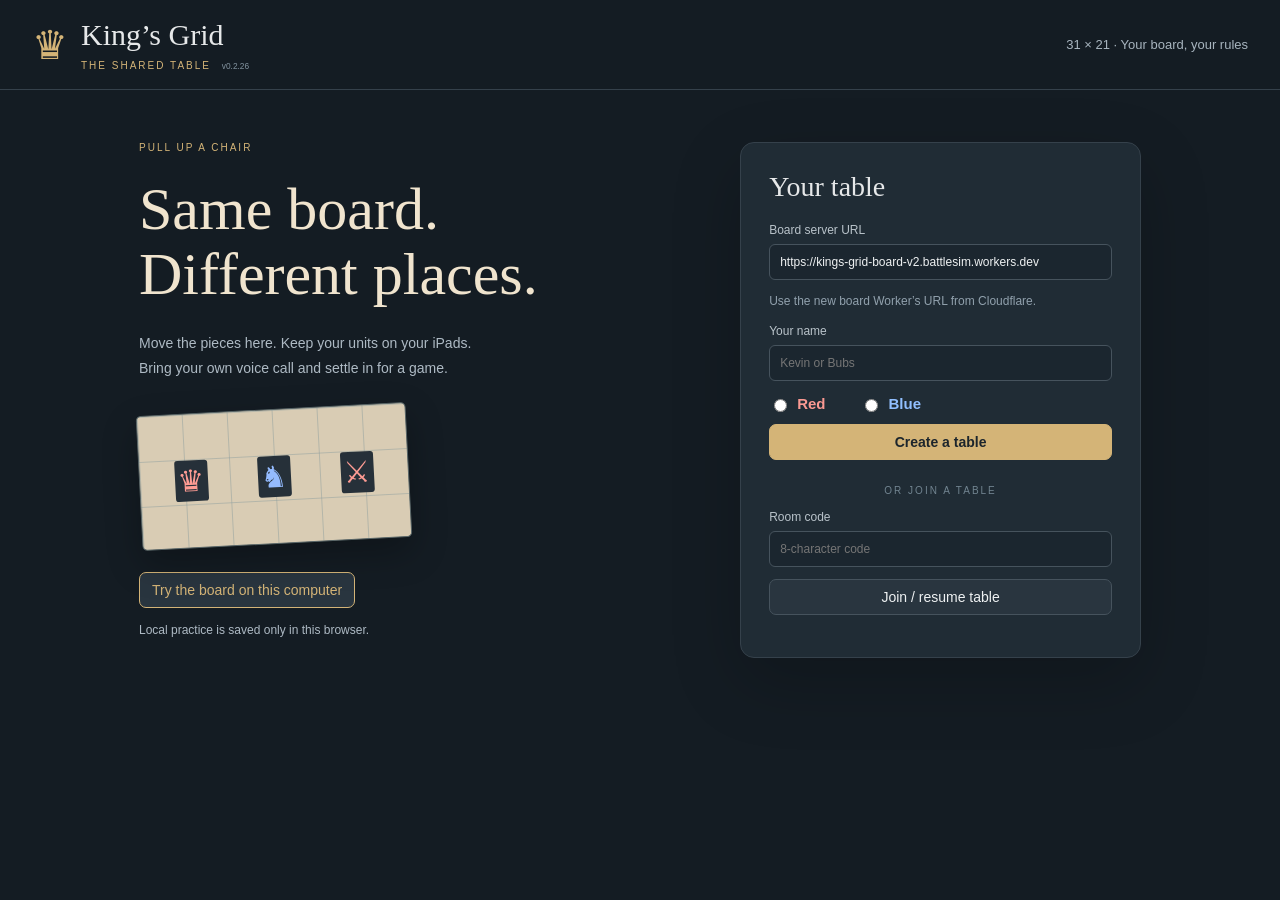
==== commit 72a7ce7b: "Add files via upload" ====
--- a/index.html
+++ b/index.html
@@ -173,10 +173,22 @@
 .camp-choice{display:grid;justify-items:center;gap:3px;min-width:0}
 .camp-choice span{font-size:10px;color:#bfcbd4;text-align:center;line-height:1.2;max-width:100%;overflow:hidden;text-overflow:ellipsis;white-space:nowrap}
 @media(max-width:600px){.camp-grid{grid-template-columns:repeat(2,minmax(0,1fr))}}
+
+/* v0.2.26 Fog of War: an opaque, slowly drifting cloud over every tile this player's units can't see.
+   It sits above the map, paint and camps but below rulers and units. */
+.fog-layer{position:absolute;left:var(--cell);top:var(--cell);width:calc(var(--cell)*31);height:calc(var(--cell)*21);z-index:2;overflow:hidden;pointer-events:none;display:none;background:#56636c;-webkit-mask-size:100% 100%;mask-size:100% 100%;-webkit-mask-repeat:no-repeat;mask-repeat:no-repeat}
+.fog-layer.active{display:block}
+.fog-drift,.fog-drift::after{position:absolute;inset:-30%;background-repeat:repeat;will-change:transform}
+.fog-drift{background-color:#5b6870;background-image:url("data:image/svg+xml,%3Csvg xmlns='http://www.w3.org/2000/svg' width='360' height='360'%3E%3Cfilter id='n' filterUnits='userSpaceOnUse' x='0' y='0' width='360' height='360'%3E%3CfeTurbulence type='fractalNoise' baseFrequency='0.006' numOctaves='3' seed='4' stitchTiles='stitch'/%3E%3CfeColorMatrix values='0 0 0 0 0.86  0 0 0 0 0.9  0 0 0 0 0.93  0 0 0 1.1 -0.3'/%3E%3C/filter%3E%3Crect width='100%25' height='100%25' filter='url(%23n)'/%3E%3C/svg%3E");background-size:360px 360px;animation:fogDriftA 70s ease-in-out infinite alternate}
+.fog-drift::after{content:'';inset:0;background-image:url("data:image/svg+xml,%3Csvg xmlns='http://www.w3.org/2000/svg' width='260' height='260'%3E%3Cfilter id='n' filterUnits='userSpaceOnUse' x='0' y='0' width='260' height='260'%3E%3CfeTurbulence type='fractalNoise' baseFrequency='0.011' numOctaves='2' seed='11' stitchTiles='stitch'/%3E%3CfeColorMatrix values='0 0 0 0 0.75  0 0 0 0 0.8  0 0 0 0 0.86  0 0 0 0.9 -0.35'/%3E%3C/filter%3E%3Crect width='100%25' height='100%25' filter='url(%23n)'/%3E%3C/svg%3E");background-size:260px 260px;animation:fogDriftB 45s ease-in-out infinite alternate}
+@keyframes fogDriftA{from{transform:translate(0,0)}to{transform:translate(9%,5%)}}
+@keyframes fogDriftB{from{transform:translate(0,0)}to{transform:translate(-7%,4%)}}
+@media(prefers-reduced-motion:reduce){.fog-drift,.fog-drift::after{animation:none}}
+#fogToggle.active{background:#3a4a56;color:var(--gold)}
 </style></head><body>
-<header><div class="brand"><span class="crown">♛</span><div><h1>King’s Grid</h1><span class="eyebrow">THE SHARED TABLE <small>v0.2.25</small></span></div></div><div id="roomInfo">31 × 21 · Your board, your rules</div></header>
+<header><div class="brand"><span class="crown">♛</span><div><h1>King’s Grid</h1><span class="eyebrow">THE SHARED TABLE <small>v0.2.26</small></span></div></div><div id="roomInfo">31 × 21 · Your board, your rules</div></header>
 <main id="welcome"><section class="intro"><div class="eyebrow">PULL UP A CHAIR</div><h2>Same board.<br>Different places.</h2><p>Move the pieces here. Keep your units on your iPads.<br>Bring your own voice call and settle in for a game.</p><div class="mini-grid"><span>♛</span><span>♞</span><span>⚔</span></div><button id="local" class="secondary">Try the board on this computer</button><p class="muted">Local practice is saved only in this browser.</p></section><section class="joincard"><h3>Your table</h3><label>Board server URL<input id="api" type="url" placeholder="https://kings-grid-board.…workers.dev" autocomplete="url"></label><p class="muted">Use the new board Worker’s URL from Cloudflare.</p><label>Your name<input id="name" maxlength="30" placeholder="Kevin or Bubs" autocomplete="given-name"></label><div class="choose"><label><input type="radio" name="team" value="red"> <b class="redtext">Red</b></label><label><input type="radio" name="team" value="blue"> <b class="bluetext">Blue</b></label></div><button id="create" class="primary">Create a table</button><div class="divider">OR JOIN A TABLE</div><label>Room code<input id="code" maxlength="8" placeholder="8-character code" autocapitalize="characters"></label><button id="join">Join / resume table</button><p id="setupError" role="alert"></p></section></main>
-<main id="table" hidden><nav class="toolbar compact-toolbar"><span id="connection" role="status">Local practice</span><span id="setupActions" class="setup-actions"><span id="turnLabel"></span><button id="ready" class="primary">Ready</button><button id="pass" class="primary" hidden>Pass Turn</button></span><span class="spacer"></span><button id="undo" title="Undo last board edit">↶ Undo</button><label class="map-control compact-map" title="Choose a shared animated battlefield"><select id="mapSelect" aria-label="Battle map"><option value="classic">Classic</option></select></label><details id="tableMenu" class="toolbar-menu"><summary>Table</summary><div class="menu-panel"><button id="invite">Copy invite</button><button id="resume">Private resume link</button><a id="backgroundEditor" class="menu-link" href="background-editor.html" target="_blank" rel="noopener">Edit backgrounds…</a><button id="export">Download board save</button><label class="filebutton menu-file">Load board save<input id="import" type="file" accept=".json,application/json" hidden></label><button id="localSwitch" hidden>Switch local player</button><button id="clear" class="danger">Return my pieces to tray</button><button id="reset" class="danger">Reset table for new setup</button><button id="update" title="Reload the latest version of the board">Update board</button><button id="leave" class="danger" hidden>Leave table</button></div></details></nav><div class="workspace"><aside><div class="tabbar"><button id="trayTab" class="active">Piece tray</button><button id="logTab">Activity</button></div><div id="tray"><p class="muted">Drag a numbered piece onto the board. Click placement also works.</p><div id="ownTeam" class="teamchoices"></div><input id="search" placeholder="Find a piece…" aria-label="Find a piece"><div id="catalog"></div><label class="orientation">Wall direction<select id="wallDirection"><option value="horizontal">Horizontal · 5 across</option><option value="vertical">Vertical · 5 down</option></select></label><h4 id="campsHeading">Camps</h4><div id="camps" class="camp-grid"></div><button id="addReserve">Add chosen piece to reserve</button><h4>Reserve <span id="reserveCount"></span></h4><div id="reserves"></div></div><div id="log" hidden></div></aside><div id="stage" class="stage"><section class="boardsection"><div id="hint" role="status">Choose a piece from the tray to begin.</div><div id="viewport"><div id="board" role="grid" aria-label="King’s Grid 31 columns by 21 rows"><div id="mapLayer" class="map-layer" aria-hidden="true"></div></div></div><div class="boardfooter"><span id="counts">0 pieces</span><span>Drag to move · Wheel to zoom · Middle-drag to pan · Shift-click to ping · Esc cancels tool</span></div><div id="selection" hidden><div><strong id="selectedName"></strong><span id="selectedCoord"></span></div><div class="editrow"><label>Label<input id="label" maxlength="40"></label><label>Status<select id="pieceStatus"><option value="normal">Normal</option><option value="defeated">Defeated</option><option value="captured">Captured</option><option value="distracted">Distracted ♪</option></select></label><button id="savePiece">Apply</button><button id="rotate">Rotate</button><button id="reservePiece">To reserve</button><button id="remove" class="danger">Remove</button><button id="cancel">Deselect</button></div><div id="stack"></div></div></section><nav class="kg-rail" aria-label="Board tools"><button id="railPing" class="kg-tool" title="Ping a tile (one click) · Shift-click also pings" aria-label="Ping" aria-pressed="false"><svg viewBox="0 0 24 24" aria-hidden="true"><circle cx="12" cy="12" r="8"/><circle cx="12" cy="12" r="2.5" class="fill"/></svg></button><button id="railRuler" class="kg-tool" title="Ruler" aria-label="Ruler" aria-pressed="false"><svg viewBox="0 0 24 24" aria-hidden="true"><rect x="2.5" y="8" width="19" height="8" rx="1.5"/><path d="M6 8v3M9.5 8v4.5M13 8v3M16.5 8v4.5"/></svg></button><button id="railPaint" class="kg-tool" title="Paint / erase tiles" aria-label="Paint" aria-pressed="false"><svg viewBox="0 0 24 24" aria-hidden="true"><path d="M14.5 4.5l5 5-8 8-5-5z"/><path d="M6.5 12.5l-2 2c-1 1-1 4-1 6 2 0 5 0 6-1l2-2"/></svg></button><span class="kg-rail-sep"></span><button id="railFit" class="kg-tool" title="Fit board to window" aria-label="Fit board"><svg viewBox="0 0 24 24" aria-hidden="true"><path d="M4 9V4h5M15 4h5v5M20 15v5h-5M9 20H4v-5"/></svg></button><button id="railFlip" class="kg-tool" title="Flip view" aria-label="Flip view" aria-pressed="false"><svg viewBox="0 0 24 24" aria-hidden="true"><path d="M4 8h14l-3-3M20 16H6l3 3"/></svg></button><button id="railMore" class="kg-tool" title="More view options" aria-label="More view options"><svg viewBox="0 0 24 24" aria-hidden="true"><circle cx="5.5" cy="12" r="1.6" class="fill"/><circle cx="12" cy="12" r="1.6" class="fill"/><circle cx="18.5" cy="12" r="1.6" class="fill"/></svg></button></nav><div id="rulerPop" class="kg-popover" role="dialog" aria-label="Ruler settings" hidden><div class="kg-pop-head"><strong>Ruler</strong><button id="closeRulerPop" title="Turn off ruler" aria-label="Turn off ruler">×</button></div><label>Radius<input id="rulerRadius" type="number" min="1" max="30" value="5"></label><label>Colour<input id="rulerColor" type="color" value="#f1c75b"></label><label>Show to<select id="rulerScope"><option value="private">Only me</option><option value="public">Both players</option></select></label></div><div id="paintPop" class="kg-popover" role="dialog" aria-label="Paint settings" hidden><div class="kg-pop-head"><strong id="paintPopTitle">Paint</strong><button id="closePaintPop" title="Turn off paint" aria-label="Turn off paint">×</button></div><div class="kg-seg"><button id="paintModePaint" class="active">Paint</button><button id="paintModeErase">Erase</button></div><label>Colour<input id="paintColor" type="color" value="#ffd54f"></label><label>Opacity<span class="kg-slider"><input id="paintOpacity" type="range" min="10" max="100" step="5" value="60"><output id="paintOpacityLabel" for="paintOpacity">60%</output></span></label><div class="kg-pair"><button id="clearMine">Clear mine</button><button id="clearAll" class="danger">Clear all</button></div></div><div id="morePop" class="kg-popover" role="dialog" aria-label="View options" hidden><div class="kg-pop-head"><strong>View</strong><button id="closeMorePop" title="Close" aria-label="Close">×</button></div><div class="kg-zoom"><button id="minus" aria-label="Zoom out">−</button><output id="zoomLabel">Fit</output><button id="plus" aria-label="Zoom in">+</button></div><button id="fullscreen" class="kg-wide" hidden>Board fullscreen</button></div></div></div></main><div id="toast" role="alert" hidden></div><script type="module">
+<main id="table" hidden><nav class="toolbar compact-toolbar"><span id="connection" role="status">Local practice</span><span id="setupActions" class="setup-actions"><span id="turnLabel"></span><button id="ready" class="primary">Ready</button><button id="pass" class="primary" hidden>Pass Turn</button></span><span class="spacer"></span><button id="fogToggle" title="Fog of War: each unit sees 3 tiles around it; walls block sight. Applies after both players are ready." aria-pressed="false">☁ Fog of War</button><button id="undo" title="Undo last board edit">↶ Undo</button><label class="map-control compact-map" title="Choose a shared animated battlefield"><select id="mapSelect" aria-label="Battle map"><option value="classic">Classic</option></select></label><details id="tableMenu" class="toolbar-menu"><summary>Table</summary><div class="menu-panel"><button id="invite">Copy invite</button><button id="resume">Private resume link</button><a id="backgroundEditor" class="menu-link" href="background-editor.html" target="_blank" rel="noopener">Edit backgrounds…</a><button id="export">Download board save</button><label class="filebutton menu-file">Load board save<input id="import" type="file" accept=".json,application/json" hidden></label><button id="localSwitch" hidden>Switch local player</button><button id="clear" class="danger">Return my pieces to tray</button><button id="reset" class="danger">Reset table for new setup</button><button id="update" title="Reload the latest version of the board">Update board</button><button id="leave" class="danger" hidden>Leave table</button></div></details></nav><div class="workspace"><aside><div class="tabbar"><button id="trayTab" class="active">Piece tray</button><button id="logTab">Activity</button></div><div id="tray"><p class="muted">Drag a numbered piece onto the board. Click placement also works.</p><div id="ownTeam" class="teamchoices"></div><input id="search" placeholder="Find a piece…" aria-label="Find a piece"><div id="catalog"></div><label class="orientation">Wall direction<select id="wallDirection"><option value="horizontal">Horizontal · 5 across</option><option value="vertical">Vertical · 5 down</option></select></label><h4 id="campsHeading">Camps</h4><div id="camps" class="camp-grid"></div><button id="addReserve">Add chosen piece to reserve</button><h4>Reserve <span id="reserveCount"></span></h4><div id="reserves"></div></div><div id="log" hidden></div></aside><div id="stage" class="stage"><section class="boardsection"><div id="hint" role="status">Choose a piece from the tray to begin.</div><div id="viewport"><div id="board" role="grid" aria-label="King’s Grid 31 columns by 21 rows"><div id="mapLayer" class="map-layer" aria-hidden="true"></div><div id="fogLayer" class="fog-layer" aria-hidden="true"><div class="fog-drift"></div></div></div></div><div class="boardfooter"><span id="counts">0 pieces</span><span>Drag to move · Wheel to zoom · Middle-drag to pan · Shift-click to ping · Esc cancels tool</span></div><div id="selection" hidden><div><strong id="selectedName"></strong><span id="selectedCoord"></span></div><div class="editrow"><label>Label<input id="label" maxlength="40"></label><label>Status<select id="pieceStatus"><option value="normal">Normal</option><option value="defeated">Defeated</option><option value="captured">Captured</option><option value="distracted">Distracted ♪</option></select></label><button id="savePiece">Apply</button><button id="rotate">Rotate</button><button id="reservePiece">To reserve</button><button id="remove" class="danger">Remove</button><button id="cancel">Deselect</button></div><div id="stack"></div></div></section><nav class="kg-rail" aria-label="Board tools"><button id="railPing" class="kg-tool" title="Ping a tile (one click) · Shift-click also pings" aria-label="Ping" aria-pressed="false"><svg viewBox="0 0 24 24" aria-hidden="true"><circle cx="12" cy="12" r="8"/><circle cx="12" cy="12" r="2.5" class="fill"/></svg></button><button id="railRuler" class="kg-tool" title="Ruler" aria-label="Ruler" aria-pressed="false"><svg viewBox="0 0 24 24" aria-hidden="true"><rect x="2.5" y="8" width="19" height="8" rx="1.5"/><path d="M6 8v3M9.5 8v4.5M13 8v3M16.5 8v4.5"/></svg></button><button id="railPaint" class="kg-tool" title="Paint / erase tiles" aria-label="Paint" aria-pressed="false"><svg viewBox="0 0 24 24" aria-hidden="true"><path d="M14.5 4.5l5 5-8 8-5-5z"/><path d="M6.5 12.5l-2 2c-1 1-1 4-1 6 2 0 5 0 6-1l2-2"/></svg></button><span class="kg-rail-sep"></span><button id="railFit" class="kg-tool" title="Fit board to window" aria-label="Fit board"><svg viewBox="0 0 24 24" aria-hidden="true"><path d="M4 9V4h5M15 4h5v5M20 15v5h-5M9 20H4v-5"/></svg></button><button id="railFlip" class="kg-tool" title="Flip view" aria-label="Flip view" aria-pressed="false"><svg viewBox="0 0 24 24" aria-hidden="true"><path d="M4 8h14l-3-3M20 16H6l3 3"/></svg></button><button id="railMore" class="kg-tool" title="More view options" aria-label="More view options"><svg viewBox="0 0 24 24" aria-hidden="true"><circle cx="5.5" cy="12" r="1.6" class="fill"/><circle cx="12" cy="12" r="1.6" class="fill"/><circle cx="18.5" cy="12" r="1.6" class="fill"/></svg></button></nav><div id="rulerPop" class="kg-popover" role="dialog" aria-label="Ruler settings" hidden><div class="kg-pop-head"><strong>Ruler</strong><button id="closeRulerPop" title="Turn off ruler" aria-label="Turn off ruler">×</button></div><label>Radius<input id="rulerRadius" type="number" min="1" max="30" value="5"></label><label>Colour<input id="rulerColor" type="color" value="#f1c75b"></label><label>Show to<select id="rulerScope"><option value="private">Only me</option><option value="public">Both players</option></select></label></div><div id="paintPop" class="kg-popover" role="dialog" aria-label="Paint settings" hidden><div class="kg-pop-head"><strong id="paintPopTitle">Paint</strong><button id="closePaintPop" title="Turn off paint" aria-label="Turn off paint">×</button></div><div class="kg-seg"><button id="paintModePaint" class="active">Paint</button><button id="paintModeErase">Erase</button></div><label>Colour<input id="paintColor" type="color" value="#ffd54f"></label><label>Opacity<span class="kg-slider"><input id="paintOpacity" type="range" min="10" max="100" step="5" value="60"><output id="paintOpacityLabel" for="paintOpacity">60%</output></span></label><div class="kg-pair"><button id="clearMine">Clear mine</button><button id="clearAll" class="danger">Clear all</button></div></div><div id="morePop" class="kg-popover" role="dialog" aria-label="View options" hidden><div class="kg-pop-head"><strong>View</strong><button id="closeMorePop" title="Close" aria-label="Close">×</button></div><div class="kg-zoom"><button id="minus" aria-label="Zoom out">−</button><output id="zoomLabel">Fit</output><button id="plus" aria-label="Zoom in">+</button></div><button id="fullscreen" class="kg-wide" hidden>Board fullscreen</button></div></div></div></main><div id="toast" role="alert" hidden></div><script type="module">
 const CATALOG = [
   {
     "id": "unit1",
@@ -556,6 +568,34 @@
 const WIDTH=31,HEIGHT=21;
 const wallMaxHP=type=>type==='woodwall'?3:type==='stonewall'?6:null;
 const wallHP=p=>p.hp===undefined?wallMaxHP(p.type):p.hp;
+const unitTypes=new Set(CATALOG.filter(t=>t.kind==='unit').map(t=>t.id));
+const isUnit=p=>unitTypes.has(p.type);
+// ---- Fog of War vision ----
+// Each of a team's units on the board (not defeated or captured) sees a square of FOG_RADIUS tiles
+// around itself. Walls block sight: a wall tile itself can be seen, but not the tiles behind it.
+// Walls at 0 HP are rubble and no longer block.
+const FOG_RADIUS=3;
+function sightLine(ax,ay,bx,by,blockers){
+ const steps=Math.max(Math.abs(bx-ax),Math.abs(by-ay))*8;
+ for(let i=1;i<steps;i++){
+  const x=Math.floor(ax+.5+(bx-ax)*i/steps),y=Math.floor(ay+.5+(by-ay)*i/steps);
+  if((x===ax&&y===ay)||(x===bx&&y===by))continue;
+  if(blockers.has(`${x},${y}`))return false;
+ }
+ return true;
+}
+function visibleTiles(board,team){
+ const blockers=new Set(),seen=new Set();
+ for(const p of board.pieces)if(p.x!==null&&['woodwall','stonewall','ironwall'].includes(p.type)&&wallHP(p)!==0)
+  for(let dx=0;dx<p.w;dx++)for(let dy=0;dy<p.h;dy++)blockers.add(`${p.x+dx},${p.y+dy}`);
+ for(const u of board.pieces){
+  if(u.team!==team||u.x===null||!isUnit(u)||u.status==='defeated'||u.status==='captured')continue;
+  for(let y=Math.max(0,u.y-FOG_RADIUS);y<=Math.min(HEIGHT-1,u.y+FOG_RADIUS);y++)
+   for(let x=Math.max(0,u.x-FOG_RADIUS);x<=Math.min(WIDTH-1,u.x+FOG_RADIUS);x++)
+    if(!seen.has(`${x},${y}`)&&sightLine(u.x,u.y,x,y,blockers))seen.add(`${x},${y}`);
+ }
+ return seen;
+}
 function saveFilename(code,date=new Date()){
  const pad=n=>String(n).padStart(2,'0');
  return `Kings_Grid_${code}_${date.getFullYear()}-${pad(date.getMonth()+1)}-${pad(date.getDate())}_${pad(date.getHours())}-${pad(date.getMinutes())}-${pad(date.getSeconds())}.json`;
@@ -635,11 +675,30 @@
 function coord(x,y){return `${x<26?String.fromCharCode(65+x):'A'+String.fromCharCode(65+x-26)}${y+1}`;}
 
 const other=t=>t==='red'?'blue':'red';
-function newRoom(code,name,team,token,first){return {code,board:emptyBoard(),backgroundMap:'classic',players:[{name,team,token}],phase:'setup',ready:{red:false,blue:false},first:first||team,turn:first||team,revision:0,undo:{red:[],blue:[]},log:[],requests:[],tickets:[]};}
-function publicRoom(r,team){const board=copy(r.board);if(r.phase==='setup'){board.pieces=board.pieces.filter(p=>p.fixed||p.team===team);board.nextNumber=1;}return {code:r.code,board,backgroundMap:r.backgroundMap||'classic',players:r.players.map(({name,team})=>({name,team})),phase:r.phase,ready:r.ready,turn:r.turn,first:r.first,revision:r.revision,canUndo:r.undo[team].length>0,history:r.log.filter(l=>r.phase==='play'||l.team===team),myTeam:team};}
+function newRoom(code,name,team,token,first){return {code,board:emptyBoard(),backgroundMap:'classic',fog:false,players:[{name,team,token}],phase:'setup',ready:{red:false,blue:false},first:first||team,turn:first||team,revision:0,undo:{red:[],blue:[]},log:[],requests:[],tickets:[]};}
+// Each player's view of the room. This is the only data the Worker ever sends a player, so anything
+// hidden here never reaches their browser: the opponent's setup, and in Fog of War everything outside
+// what that player's units can see.
+function publicRoom(r,team){
+ const board=copy(r.board),fog=!!r.fog&&r.phase==='play';let visible=null,hiddenOwn=[];
+ if(r.phase==='setup'){board.pieces=board.pieces.filter(p=>p.fixed||p.team===team);board.nextNumber=1;}
+ else if(fog){
+  const seen=visibleTiles(r.board,team);visible=[...seen];
+  const inView=p=>{for(let dx=0;dx<p.w;dx++)for(let dy=0;dy<p.h;dy++)if(seen.has(`${p.x+dx},${p.y+dy}`))return true;return false;};
+  // Your own units and your own reserve always show; every other piece only while a unit can see it.
+  const shows=p=>p.x===null?p.team===team:(p.team===team&&isUnit(p))||inView(p);
+  hiddenOwn=board.pieces.filter(p=>p.team===team&&!shows(p)).map(p=>({type:p.type,copyNo:p.copyNo}));
+  board.pieces=board.pieces.filter(shows);board.nextNumber=1;
+  for(const k of Object.keys(board.paint||{}))if(!seen.has(k))delete board.paint[k];
+ }
+ const history=r.log.filter(l=>r.phase==='play'||l.team===team).map(l=>fog&&l.team!==team&&!l.pub?{...l,text:`${l.text.split(':')[0]}: made a move`}:l);
+ return {code:r.code,board,backgroundMap:r.backgroundMap||'classic',fog:!!r.fog,visible,hiddenOwn,players:r.players.map(({name,team})=>({name,team})),phase:r.phase,ready:r.ready,turn:r.turn,first:r.first,revision:r.revision,canUndo:r.undo[team].length>0,history,myTeam:team};
+}
 function applyAction(r,team,a){
- let description='';
- if(a.kind==='map'){
+ let description='',pub=['map','fog','reset','ready'].includes(a.kind);
+ if(a.kind==='fog'){
+  r.fog=a.on===true;description=r.fog?'Turned Fog of War on':'Turned Fog of War off';
+ }else if(a.kind==='map'){
   const map=String(a.map||'classic').trim();
   if(map!=='classic'&&!/^[a-z0-9_-]{1,60}$/i.test(map))throw Error('Invalid battle map.');
   r.backgroundMap=map;description=map==='classic'?'Changed battlefield to Classic':'Changed battlefield';
@@ -670,6 +729,7 @@
     if(r.board.pieces.some(p=>p.team===team&&p.type===a.type&&p.copyNo===a.copyNo))throw Error('That numbered piece is already placed. Select it to move it.');
    }
    if(a.kind==='import'&&r.phase==='setup')throw Error('Load saved games after both players are ready.');
+   if(a.kind==='import'&&r.fog)throw Error('Turn off Fog of War before loading a save.');
    if(a.kind==='paint'||a.kind==='paintStroke')a={...a,team};
    if(a.kind==='clearPaint')a={...a,team};
    const before=copy(r.board);
@@ -682,7 +742,7 @@
    r.board=result.board;if(r.phase==='play')r.undo[other(team)]=[];description=result.description;
   }
  }
- r.revision++;r.log.unshift({team,text:`${r.players.find(p=>p.team===team)?.name||team}: ${description}`,at:Date.now()});r.log=r.log.slice(0,60);return r;
+ r.revision++;r.log.unshift({team,text:`${r.players.find(p=>p.team===team)?.name||team}: ${description}`,at:Date.now(),...(pub?{pub:true}:{})});r.log=r.log.slice(0,60);return r;
 }
 
 const $=s=>document.querySelector(s),el=id=>document.getElementById(id),uuid=()=>crypto.randomUUID();
@@ -858,7 +918,7 @@
 el('rulerRadius').oninput=()=>{if(rulerOrigin)setRulerOrigin(rulerOrigin.x,rulerOrigin.y);};
 el('rulerScope').onchange=()=>{if(rulerOrigin)setRulerOrigin(rulerOrigin.x,rulerOrigin.y);};
 function graphic(t,colour,n){const path=t.art?.[colour+n];if(path){const im=document.createElement('img');im.src=path;im.alt=`${colour} ${t.name} ${n}`;im.draggable=false;im.className='token-art';return im;}const s=document.createElement('span');s.className='placeholder';s.textContent=t.id==='cannon'?'CANNON':`${t.icon} ${n}`;s.title=`${t.name} ${n} — placeholder`;return s;}
-function trayToken(t,n){const existing=room.board.pieces.find(p=>p.type===t.id&&p.team===team&&p.copyNo===n);const b=button('',()=>{if(!editable())return toast('Reconnect, or click Not ready to edit setup.');if(existing){selected=existing.id;placing=null;}else{placing={type:t.id,copyNo:n};selected=null;}render();},'tray-token '+team+(existing?' used':''));const label=t.kind==='camp'?t.name:`${t.name} ${n}`;b.title=`${label}${existing?' (already placed)':''}`;b.setAttribute('aria-label',label);b.append(graphic(t,team,n));b.draggable=true;b.ondragstart=e=>{if(!editable()){e.preventDefault();return;}dragData=existing?{id:existing.id}:{type:t.id,copyNo:n};e.dataTransfer.setData('application/json',JSON.stringify(dragData));e.dataTransfer.effectAllowed='move';dragStarted();};b.ondragend=dragFinished;return b;}
+function trayToken(t,n){const existing=room.board.pieces.find(p=>p.type===t.id&&p.team===team&&p.copyNo===n),fogged=!existing&&!!room.hiddenOwn?.some(h=>h.type===t.id&&h.copyNo===n);const b=button('',()=>{if(fogged)return toast('That piece is on the board, out of sight in the fog.');if(!editable())return toast('Reconnect, or click Not ready to edit setup.');if(existing){selected=existing.id;placing=null;}else{placing={type:t.id,copyNo:n};selected=null;}render();},'tray-token '+team+(existing||fogged?' used':''));const label=t.kind==='camp'?t.name:`${t.name} ${n}`;b.title=`${label}${existing?' (already placed)':''}`;b.setAttribute('aria-label',label);b.append(graphic(t,team,n));b.draggable=true;b.ondragstart=e=>{if(!editable()||fogged){e.preventDefault();return;}dragData=existing?{id:existing.id}:{type:t.id,copyNo:n};e.dataTransfer.setData('application/json',JSON.stringify(dragData));e.dataTransfer.effectAllowed='move';dragStarted();};b.ondragend=dragFinished;return b;}
 function renderCatalog(){el('ownTeam').textContent=`${team.toUpperCase()} PIECES`;el('ownTeam').className='teamchoices '+team+'text';const list=el('catalog');list.replaceChildren();const q=el('search').value.toLowerCase(),match=t=>t.name.toLowerCase().includes(q);
  for(const t of CATALOG.filter(t=>t.kind!=='camp'&&!['base','giving'].includes(t.id)&&match(t))){const row=document.createElement('div');row.className='catalog-row';const label=document.createElement('span');label.textContent=t.name;row.append(label);const tokens=document.createElement('div');tokens.className='token-row';for(let n=1;n<=(['unit1','cannon'].includes(t.id)?1:3);n++)tokens.append(trayToken(t,n));row.append(tokens);list.append(row);}
  // Camps: one of each per player, in a compact grid under the pieces.
@@ -882,7 +942,7 @@
 }
 // Keyboard activation of a cell button (Enter/Space) arrives as a click with detail 0. Mouse clicks are handled by the pointer router.
 el('board').addEventListener('click',e=>{if(e.detail!==0||!room)return;const c=e.target.closest('.cell');if(c)boardTap({x:Number(c.dataset.x),y:Number(c.dataset.y)},{shift:e.shiftKey});});
-el('board').ondragover=e=>{if(!editable())return;e.preventDefault();e.dataTransfer.dropEffect='move';const pos=squareFrom(e);if(pos&&dragData?.id&&Date.now()-lastDrag>90){lastDrag=Date.now();if(!local&&room.phase==='play'&&socket?.readyState===1)socket.send(JSON.stringify({kind:'drag',id:dragData.id,...pos}));}};
+el('board').ondragover=e=>{if(!editable())return;e.preventDefault();e.dataTransfer.dropEffect='move';const pos=squareFrom(e);if(pos&&dragData?.id&&Date.now()-lastDrag>90){lastDrag=Date.now();if(!local&&room.phase==='play'&&!room.fog&&socket?.readyState===1)socket.send(JSON.stringify({kind:'drag',id:dragData.id,...pos}));}};
 el('board').ondrop=e=>{e.preventDefault();const pos=squareFrom(e);let data=dragData;try{data=data||JSON.parse(e.dataTransfer.getData('application/json'));}catch{}dragFinished();if(pos&&data)place(data,pos.x,pos.y);};
 let wallClick=null;
 function showWallHealth(p,d){
@@ -910,7 +970,26 @@
  for(const name of ['click','dblclick','pointerdown','keydown','keyup'])panel.addEventListener(name,e=>e.stopPropagation());
  panel.addEventListener('dragstart',e=>{e.preventDefault();e.stopPropagation();});board.append(panel);
 }
-function renderBoard(){const board=el('board'),next=new Map();for(const child of [...board.children])if(child.id!=='mapLayer')child.remove();renderMap();
+// ---- Fog of War ----
+// The server only sends what this player's units can see (room.visible). Every other tile is covered
+// by one animated fog layer, cut to shape with a mask built from the hidden tiles.
+function renderFog(){
+ const layer=el('fogLayer'),on=!!room?.fog&&room.phase==='play'&&Array.isArray(room.visible);
+ layer.classList.toggle('active',on);if(!on)return;
+ const seen=new Set(room.visible);let rects='';
+ for(let vy=0;vy<HEIGHT;vy++){let run=-1;
+  for(let vx=0;vx<=WIDTH;vx++){
+   const v=vx<WIDTH?view(vx,vy):null,hidden=vx<WIDTH&&!seen.has(`${v.x},${v.y}`);
+   if(hidden&&run<0)run=vx;
+   if(!hidden&&run>=0){rects+=`<rect x='${run-.15}' y='${vy-.15}' width='${vx-run+.3}' height='1.3'/>`;run=-1;}
+  }
+ }
+ // view() maps board tiles to screen tiles; it is its own inverse, so it also finds the board tile for a screen tile.
+ const svg=`<svg xmlns='http://www.w3.org/2000/svg' viewBox='0 0 ${WIDTH} ${HEIGHT}' preserveAspectRatio='none'><filter id='s' x='-0.05' y='-0.05' width='1.1' height='1.1'><feGaussianBlur stdDeviation='0.1'/></filter><g fill='white' filter='url(%23s)'>${rects}</g></svg>`;
+ const url=`url("data:image/svg+xml,${svg.replace(/"/g,"'").replace(/</g,'%3C').replace(/>/g,'%3E')}")`;
+ layer.style.maskImage=url;layer.style.webkitMaskImage=url;
+}
+function renderBoard(){const board=el('board'),next=new Map();for(const child of [...board.children])if(child.id!=='mapLayer'&&child.id!=='fogLayer')child.remove();renderMap();renderFog();
  for(let x=0;x<WIDTH;x++){const a=document.createElement('span');a.className='axis';a.textContent=coord(flipped?WIDTH-1-x:x,0).replace(/\d/g,'');a.style.left=`${(x+1)*cell}px`;a.style.top='0';board.append(a);}
  for(let y=0;y<HEIGHT;y++){const a=document.createElement('span');a.className='axis';a.textContent=String(flipped?HEIGHT-y:y+1);a.style.top=`${(y+1)*cell}px`;a.style.left='0';board.append(a);}
  for(let y=0;y<HEIGHT;y++)for(let x=0;x<WIDTH;x++){const v=view(x,y),b=document.createElement('button');b.className='cell'+((x+y)%2?' alt':'');b.style.left=`${(v.x+1)*cell}px`;b.style.top=`${(v.y+1)*cell}px`;b.dataset.x=x;b.dataset.y=y;b.setAttribute('role','gridcell');b.setAttribute('aria-label',coord(x,y));board.append(b);}
@@ -932,7 +1011,7 @@
  el('fullscreen').hidden=room.phase!=='play';el('setupActions').hidden=room.phase!=='setup';el('ready').hidden=room.phase!=='setup';el('ready').textContent=room.ready[team]?'Not ready · edit setup':'Ready';el('pass').hidden=true;
  el('turnLabel').textContent=room.phase==='setup'?`Private setup · ${other(team)} ${room.ready[other(team)]?'ready':'not ready'}`:'Open movement · both players may move';
  el('counts').textContent=room.phase==='setup'?`${room.board.pieces.filter(p=>p.x!==null).length} of your pieces on board · opponent hidden`:`${room.board.pieces.filter(p=>p.x!==null).length} pieces on board`;
- el('undo').disabled=!room.canUndo||!editable();el('export').disabled=room.phase!=='play';el('reserves').replaceChildren();const reserve=room.board.pieces.filter(p=>p.x===null&&p.team===team);el('reserveCount').textContent=`(${reserve.length})`;for(const p of reserve)el('reserves').append(button(p.label,()=>{selected=p.id;placing=null;render();}));
+ el('undo').disabled=!room.canUndo||!editable();el('export').disabled=room.phase!=='play'||!!room.fog;el('fogToggle').classList.toggle('active',!!room.fog);el('fogToggle').setAttribute('aria-pressed',String(!!room.fog));el('reserves').replaceChildren();const reserve=room.board.pieces.filter(p=>p.x===null&&p.team===team);el('reserveCount').textContent=`(${reserve.length})`;for(const p of reserve)el('reserves').append(button(p.label,()=>{selected=p.id;placing=null;render();}));
  const p=room.board.pieces.find(p=>p.id===selected);el('selection').hidden=!p;updateHint();
  if(p){el('selectedName').textContent=(CATALOG.find(t=>t.id===p.type)||{id:p.type,name:'Retired unit',icon:'✧',art:{}}).name;el('selectedCoord').textContent=p.x===null?'In reserve':coord(p.x,p.y);el('label').value=p.label;el('pieceStatus').value=p.status;for(const id of ['label','pieceStatus','savePiece','rotate','reservePiece','remove'])el(id).disabled=p.team!==team||!editable();el('rotate').disabled=!editable()||p.fixed||(p.team!==team&&(room.phase!=='play'||!p.type.endsWith('wall')));el('stack').replaceChildren();if(p.x!==null&&at(p.x,p.y).length>1)for(const a of at(p.x,p.y))el('stack').append(button(a.label,()=>{selected=a.id;render();},a.id===p.id?'active':''));}
  el('log').replaceChildren();for(const item of room.history){const p=document.createElement('p');p.textContent=item.text;el('log').append(p);}
@@ -974,6 +1053,7 @@
 },true);
 document.addEventListener('keyup',e=>{if(cursorKeys.has(e.key))cursorKeys.delete(e.key);},true);
 el('undo').onclick=()=>act({kind:'undo'});
+el('fogToggle').onclick=()=>{if(!room)return;if(room.fog&&!confirm('Turn off Fog of War? This reveals the whole board to both players.'))return;act({kind:'fog',on:!room.fog});};
 el('clear').onclick=()=>{if(confirm('Return all YOUR pieces to the tray?'))act({kind:'clear'});};
 el('reset').onclick=()=>{if(confirm('Reset the entire table for a new setup? This clears both armies from the board.')){selected=null;placing=null;act({kind:'reset'});}};
 el('export').onclick=()=>{const b=new Blob([JSON.stringify({format:'kings-grid-board-v2',savedAt:new Date().toISOString(),board:room.board},null,2)],{type:'application/json'}),u=URL.createObjectURL(b),a=document.createElement('a');a.href=u;a.download=saveFilename(room.code);a.click();setTimeout(()=>URL.revokeObjectURL(u),1000);};
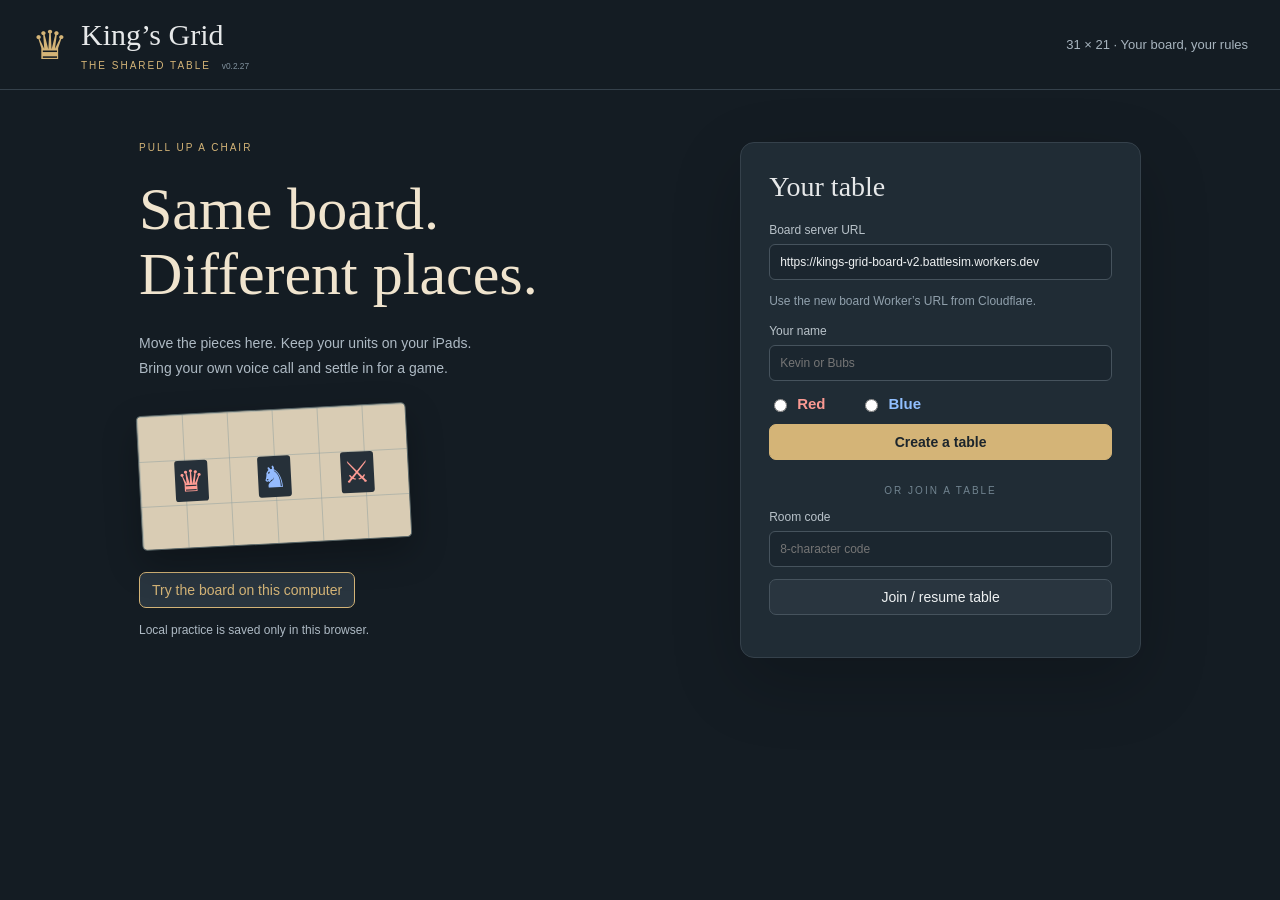
==== commit 9a8ed8b0: "Add files via upload" ====
--- a/index.html
+++ b/index.html
@@ -174,21 +174,15 @@
 .camp-choice span{font-size:10px;color:#bfcbd4;text-align:center;line-height:1.2;max-width:100%;overflow:hidden;text-overflow:ellipsis;white-space:nowrap}
 @media(max-width:600px){.camp-grid{grid-template-columns:repeat(2,minmax(0,1fr))}}
 
-/* v0.2.26 Fog of War: an opaque, slowly drifting cloud over every tile this player's units can't see.
-   It sits above the map, paint and camps but below rulers and units. */
-.fog-layer{position:absolute;left:var(--cell);top:var(--cell);width:calc(var(--cell)*31);height:calc(var(--cell)*21);z-index:2;overflow:hidden;pointer-events:none;display:none;background:#56636c;-webkit-mask-size:100% 100%;mask-size:100% 100%;-webkit-mask-repeat:no-repeat;mask-repeat:no-repeat}
+/* v0.2.27 Fog of War: black over every tile this player's units can't see, with thin white grid lines
+   so you can still count tiles. It sits above the map, paint and camps but below rulers and units. */
+.fog-layer{position:absolute;left:var(--cell);top:var(--cell);width:calc(var(--cell)*31);height:calc(var(--cell)*21);z-index:2;pointer-events:none;display:none;background-color:#05080a;background-image:linear-gradient(to right,transparent calc(var(--cell) - 1px),rgba(255,255,255,.42) calc(var(--cell) - 1px)),linear-gradient(to bottom,transparent calc(var(--cell) - 1px),rgba(255,255,255,.42) calc(var(--cell) - 1px));background-size:var(--cell) var(--cell);-webkit-mask-size:100% 100%;mask-size:100% 100%;-webkit-mask-repeat:no-repeat;mask-repeat:no-repeat}
 .fog-layer.active{display:block}
-.fog-drift,.fog-drift::after{position:absolute;inset:-30%;background-repeat:repeat;will-change:transform}
-.fog-drift{background-color:#5b6870;background-image:url("data:image/svg+xml,%3Csvg xmlns='http://www.w3.org/2000/svg' width='360' height='360'%3E%3Cfilter id='n' filterUnits='userSpaceOnUse' x='0' y='0' width='360' height='360'%3E%3CfeTurbulence type='fractalNoise' baseFrequency='0.006' numOctaves='3' seed='4' stitchTiles='stitch'/%3E%3CfeColorMatrix values='0 0 0 0 0.86  0 0 0 0 0.9  0 0 0 0 0.93  0 0 0 1.1 -0.3'/%3E%3C/filter%3E%3Crect width='100%25' height='100%25' filter='url(%23n)'/%3E%3C/svg%3E");background-size:360px 360px;animation:fogDriftA 70s ease-in-out infinite alternate}
-.fog-drift::after{content:'';inset:0;background-image:url("data:image/svg+xml,%3Csvg xmlns='http://www.w3.org/2000/svg' width='260' height='260'%3E%3Cfilter id='n' filterUnits='userSpaceOnUse' x='0' y='0' width='260' height='260'%3E%3CfeTurbulence type='fractalNoise' baseFrequency='0.011' numOctaves='2' seed='11' stitchTiles='stitch'/%3E%3CfeColorMatrix values='0 0 0 0 0.75  0 0 0 0 0.8  0 0 0 0 0.86  0 0 0 0.9 -0.35'/%3E%3C/filter%3E%3Crect width='100%25' height='100%25' filter='url(%23n)'/%3E%3C/svg%3E");background-size:260px 260px;animation:fogDriftB 45s ease-in-out infinite alternate}
-@keyframes fogDriftA{from{transform:translate(0,0)}to{transform:translate(9%,5%)}}
-@keyframes fogDriftB{from{transform:translate(0,0)}to{transform:translate(-7%,4%)}}
-@media(prefers-reduced-motion:reduce){.fog-drift,.fog-drift::after{animation:none}}
 #fogToggle.active{background:#3a4a56;color:var(--gold)}
 </style></head><body>
-<header><div class="brand"><span class="crown">♛</span><div><h1>King’s Grid</h1><span class="eyebrow">THE SHARED TABLE <small>v0.2.26</small></span></div></div><div id="roomInfo">31 × 21 · Your board, your rules</div></header>
+<header><div class="brand"><span class="crown">♛</span><div><h1>King’s Grid</h1><span class="eyebrow">THE SHARED TABLE <small>v0.2.27</small></span></div></div><div id="roomInfo">31 × 21 · Your board, your rules</div></header>
 <main id="welcome"><section class="intro"><div class="eyebrow">PULL UP A CHAIR</div><h2>Same board.<br>Different places.</h2><p>Move the pieces here. Keep your units on your iPads.<br>Bring your own voice call and settle in for a game.</p><div class="mini-grid"><span>♛</span><span>♞</span><span>⚔</span></div><button id="local" class="secondary">Try the board on this computer</button><p class="muted">Local practice is saved only in this browser.</p></section><section class="joincard"><h3>Your table</h3><label>Board server URL<input id="api" type="url" placeholder="https://kings-grid-board.…workers.dev" autocomplete="url"></label><p class="muted">Use the new board Worker’s URL from Cloudflare.</p><label>Your name<input id="name" maxlength="30" placeholder="Kevin or Bubs" autocomplete="given-name"></label><div class="choose"><label><input type="radio" name="team" value="red"> <b class="redtext">Red</b></label><label><input type="radio" name="team" value="blue"> <b class="bluetext">Blue</b></label></div><button id="create" class="primary">Create a table</button><div class="divider">OR JOIN A TABLE</div><label>Room code<input id="code" maxlength="8" placeholder="8-character code" autocapitalize="characters"></label><button id="join">Join / resume table</button><p id="setupError" role="alert"></p></section></main>
-<main id="table" hidden><nav class="toolbar compact-toolbar"><span id="connection" role="status">Local practice</span><span id="setupActions" class="setup-actions"><span id="turnLabel"></span><button id="ready" class="primary">Ready</button><button id="pass" class="primary" hidden>Pass Turn</button></span><span class="spacer"></span><button id="fogToggle" title="Fog of War: each unit sees 3 tiles around it; walls block sight. Applies after both players are ready." aria-pressed="false">☁ Fog of War</button><button id="undo" title="Undo last board edit">↶ Undo</button><label class="map-control compact-map" title="Choose a shared animated battlefield"><select id="mapSelect" aria-label="Battle map"><option value="classic">Classic</option></select></label><details id="tableMenu" class="toolbar-menu"><summary>Table</summary><div class="menu-panel"><button id="invite">Copy invite</button><button id="resume">Private resume link</button><a id="backgroundEditor" class="menu-link" href="background-editor.html" target="_blank" rel="noopener">Edit backgrounds…</a><button id="export">Download board save</button><label class="filebutton menu-file">Load board save<input id="import" type="file" accept=".json,application/json" hidden></label><button id="localSwitch" hidden>Switch local player</button><button id="clear" class="danger">Return my pieces to tray</button><button id="reset" class="danger">Reset table for new setup</button><button id="update" title="Reload the latest version of the board">Update board</button><button id="leave" class="danger" hidden>Leave table</button></div></details></nav><div class="workspace"><aside><div class="tabbar"><button id="trayTab" class="active">Piece tray</button><button id="logTab">Activity</button></div><div id="tray"><p class="muted">Drag a numbered piece onto the board. Click placement also works.</p><div id="ownTeam" class="teamchoices"></div><input id="search" placeholder="Find a piece…" aria-label="Find a piece"><div id="catalog"></div><label class="orientation">Wall direction<select id="wallDirection"><option value="horizontal">Horizontal · 5 across</option><option value="vertical">Vertical · 5 down</option></select></label><h4 id="campsHeading">Camps</h4><div id="camps" class="camp-grid"></div><button id="addReserve">Add chosen piece to reserve</button><h4>Reserve <span id="reserveCount"></span></h4><div id="reserves"></div></div><div id="log" hidden></div></aside><div id="stage" class="stage"><section class="boardsection"><div id="hint" role="status">Choose a piece from the tray to begin.</div><div id="viewport"><div id="board" role="grid" aria-label="King’s Grid 31 columns by 21 rows"><div id="mapLayer" class="map-layer" aria-hidden="true"></div><div id="fogLayer" class="fog-layer" aria-hidden="true"><div class="fog-drift"></div></div></div></div><div class="boardfooter"><span id="counts">0 pieces</span><span>Drag to move · Wheel to zoom · Middle-drag to pan · Shift-click to ping · Esc cancels tool</span></div><div id="selection" hidden><div><strong id="selectedName"></strong><span id="selectedCoord"></span></div><div class="editrow"><label>Label<input id="label" maxlength="40"></label><label>Status<select id="pieceStatus"><option value="normal">Normal</option><option value="defeated">Defeated</option><option value="captured">Captured</option><option value="distracted">Distracted ♪</option></select></label><button id="savePiece">Apply</button><button id="rotate">Rotate</button><button id="reservePiece">To reserve</button><button id="remove" class="danger">Remove</button><button id="cancel">Deselect</button></div><div id="stack"></div></div></section><nav class="kg-rail" aria-label="Board tools"><button id="railPing" class="kg-tool" title="Ping a tile (one click) · Shift-click also pings" aria-label="Ping" aria-pressed="false"><svg viewBox="0 0 24 24" aria-hidden="true"><circle cx="12" cy="12" r="8"/><circle cx="12" cy="12" r="2.5" class="fill"/></svg></button><button id="railRuler" class="kg-tool" title="Ruler" aria-label="Ruler" aria-pressed="false"><svg viewBox="0 0 24 24" aria-hidden="true"><rect x="2.5" y="8" width="19" height="8" rx="1.5"/><path d="M6 8v3M9.5 8v4.5M13 8v3M16.5 8v4.5"/></svg></button><button id="railPaint" class="kg-tool" title="Paint / erase tiles" aria-label="Paint" aria-pressed="false"><svg viewBox="0 0 24 24" aria-hidden="true"><path d="M14.5 4.5l5 5-8 8-5-5z"/><path d="M6.5 12.5l-2 2c-1 1-1 4-1 6 2 0 5 0 6-1l2-2"/></svg></button><span class="kg-rail-sep"></span><button id="railFit" class="kg-tool" title="Fit board to window" aria-label="Fit board"><svg viewBox="0 0 24 24" aria-hidden="true"><path d="M4 9V4h5M15 4h5v5M20 15v5h-5M9 20H4v-5"/></svg></button><button id="railFlip" class="kg-tool" title="Flip view" aria-label="Flip view" aria-pressed="false"><svg viewBox="0 0 24 24" aria-hidden="true"><path d="M4 8h14l-3-3M20 16H6l3 3"/></svg></button><button id="railMore" class="kg-tool" title="More view options" aria-label="More view options"><svg viewBox="0 0 24 24" aria-hidden="true"><circle cx="5.5" cy="12" r="1.6" class="fill"/><circle cx="12" cy="12" r="1.6" class="fill"/><circle cx="18.5" cy="12" r="1.6" class="fill"/></svg></button></nav><div id="rulerPop" class="kg-popover" role="dialog" aria-label="Ruler settings" hidden><div class="kg-pop-head"><strong>Ruler</strong><button id="closeRulerPop" title="Turn off ruler" aria-label="Turn off ruler">×</button></div><label>Radius<input id="rulerRadius" type="number" min="1" max="30" value="5"></label><label>Colour<input id="rulerColor" type="color" value="#f1c75b"></label><label>Show to<select id="rulerScope"><option value="private">Only me</option><option value="public">Both players</option></select></label></div><div id="paintPop" class="kg-popover" role="dialog" aria-label="Paint settings" hidden><div class="kg-pop-head"><strong id="paintPopTitle">Paint</strong><button id="closePaintPop" title="Turn off paint" aria-label="Turn off paint">×</button></div><div class="kg-seg"><button id="paintModePaint" class="active">Paint</button><button id="paintModeErase">Erase</button></div><label>Colour<input id="paintColor" type="color" value="#ffd54f"></label><label>Opacity<span class="kg-slider"><input id="paintOpacity" type="range" min="10" max="100" step="5" value="60"><output id="paintOpacityLabel" for="paintOpacity">60%</output></span></label><div class="kg-pair"><button id="clearMine">Clear mine</button><button id="clearAll" class="danger">Clear all</button></div></div><div id="morePop" class="kg-popover" role="dialog" aria-label="View options" hidden><div class="kg-pop-head"><strong>View</strong><button id="closeMorePop" title="Close" aria-label="Close">×</button></div><div class="kg-zoom"><button id="minus" aria-label="Zoom out">−</button><output id="zoomLabel">Fit</output><button id="plus" aria-label="Zoom in">+</button></div><button id="fullscreen" class="kg-wide" hidden>Board fullscreen</button></div></div></div></main><div id="toast" role="alert" hidden></div><script type="module">
+<main id="table" hidden><nav class="toolbar compact-toolbar"><span id="connection" role="status">Local practice</span><span id="setupActions" class="setup-actions"><span id="turnLabel"></span><button id="ready" class="primary">Ready</button><button id="pass" class="primary" hidden>Pass Turn</button></span><span class="spacer"></span><button id="fogToggle" title="Fog of War: each unit sees 2 tiles around it; walls block sight. Applies after both players are ready." aria-pressed="false">☁ Fog of War</button><button id="undo" title="Undo last board edit">↶ Undo</button><label class="map-control compact-map" title="Choose a shared animated battlefield"><select id="mapSelect" aria-label="Battle map"><option value="classic">Classic</option></select></label><details id="tableMenu" class="toolbar-menu"><summary>Table</summary><div class="menu-panel"><button id="invite">Copy invite</button><button id="resume">Private resume link</button><a id="backgroundEditor" class="menu-link" href="background-editor.html" target="_blank" rel="noopener">Edit backgrounds…</a><button id="export">Download board save</button><label class="filebutton menu-file">Load board save<input id="import" type="file" accept=".json,application/json" hidden></label><button id="localSwitch" hidden>Switch local player</button><button id="clear" class="danger">Return my pieces to tray</button><button id="reset" class="danger">Reset table for new setup</button><button id="update" title="Reload the latest version of the board">Update board</button><button id="leave" class="danger" hidden>Leave table</button></div></details></nav><div class="workspace"><aside><div class="tabbar"><button id="trayTab" class="active">Piece tray</button><button id="logTab">Activity</button></div><div id="tray"><p class="muted">Drag a numbered piece onto the board. Click placement also works.</p><div id="ownTeam" class="teamchoices"></div><input id="search" placeholder="Find a piece…" aria-label="Find a piece"><div id="catalog"></div><label class="orientation">Wall direction<select id="wallDirection"><option value="horizontal">Horizontal · 5 across</option><option value="vertical">Vertical · 5 down</option></select></label><h4 id="campsHeading">Camps</h4><div id="camps" class="camp-grid"></div><button id="addReserve">Add chosen piece to reserve</button><h4>Reserve <span id="reserveCount"></span></h4><div id="reserves"></div></div><div id="log" hidden></div></aside><div id="stage" class="stage"><section class="boardsection"><div id="hint" role="status">Choose a piece from the tray to begin.</div><div id="viewport"><div id="board" role="grid" aria-label="King’s Grid 31 columns by 21 rows"><div id="mapLayer" class="map-layer" aria-hidden="true"></div><div id="fogLayer" class="fog-layer" aria-hidden="true"></div></div></div><div class="boardfooter"><span id="counts">0 pieces</span><span>Drag to move · Wheel to zoom · Middle-drag to pan · Shift-click to ping · Esc cancels tool</span></div><div id="selection" hidden><div><strong id="selectedName"></strong><span id="selectedCoord"></span></div><div class="editrow"><label>Label<input id="label" maxlength="40"></label><label>Status<select id="pieceStatus"><option value="normal">Normal</option><option value="defeated">Defeated</option><option value="captured">Captured</option><option value="distracted">Distracted ♪</option></select></label><button id="savePiece">Apply</button><button id="rotate">Rotate</button><button id="reservePiece">To reserve</button><button id="remove" class="danger">Remove</button><button id="cancel">Deselect</button></div><div id="stack"></div></div></section><nav class="kg-rail" aria-label="Board tools"><button id="railPing" class="kg-tool" title="Ping a tile (one click) · Shift-click also pings" aria-label="Ping" aria-pressed="false"><svg viewBox="0 0 24 24" aria-hidden="true"><circle cx="12" cy="12" r="8"/><circle cx="12" cy="12" r="2.5" class="fill"/></svg></button><button id="railRuler" class="kg-tool" title="Ruler" aria-label="Ruler" aria-pressed="false"><svg viewBox="0 0 24 24" aria-hidden="true"><rect x="2.5" y="8" width="19" height="8" rx="1.5"/><path d="M6 8v3M9.5 8v4.5M13 8v3M16.5 8v4.5"/></svg></button><button id="railPaint" class="kg-tool" title="Paint / erase tiles" aria-label="Paint" aria-pressed="false"><svg viewBox="0 0 24 24" aria-hidden="true"><path d="M14.5 4.5l5 5-8 8-5-5z"/><path d="M6.5 12.5l-2 2c-1 1-1 4-1 6 2 0 5 0 6-1l2-2"/></svg></button><span class="kg-rail-sep"></span><button id="railFit" class="kg-tool" title="Fit board to window" aria-label="Fit board"><svg viewBox="0 0 24 24" aria-hidden="true"><path d="M4 9V4h5M15 4h5v5M20 15v5h-5M9 20H4v-5"/></svg></button><button id="railFlip" class="kg-tool" title="Flip view" aria-label="Flip view" aria-pressed="false"><svg viewBox="0 0 24 24" aria-hidden="true"><path d="M4 8h14l-3-3M20 16H6l3 3"/></svg></button><button id="railMore" class="kg-tool" title="More view options" aria-label="More view options"><svg viewBox="0 0 24 24" aria-hidden="true"><circle cx="5.5" cy="12" r="1.6" class="fill"/><circle cx="12" cy="12" r="1.6" class="fill"/><circle cx="18.5" cy="12" r="1.6" class="fill"/></svg></button></nav><div id="rulerPop" class="kg-popover" role="dialog" aria-label="Ruler settings" hidden><div class="kg-pop-head"><strong>Ruler</strong><button id="closeRulerPop" title="Turn off ruler" aria-label="Turn off ruler">×</button></div><label>Radius<input id="rulerRadius" type="number" min="1" max="30" value="5"></label><label>Colour<input id="rulerColor" type="color" value="#f1c75b"></label><label>Show to<select id="rulerScope"><option value="private">Only me</option><option value="public">Both players</option></select></label></div><div id="paintPop" class="kg-popover" role="dialog" aria-label="Paint settings" hidden><div class="kg-pop-head"><strong id="paintPopTitle">Paint</strong><button id="closePaintPop" title="Turn off paint" aria-label="Turn off paint">×</button></div><div class="kg-seg"><button id="paintModePaint" class="active">Paint</button><button id="paintModeErase">Erase</button></div><label>Colour<input id="paintColor" type="color" value="#ffd54f"></label><label>Opacity<span class="kg-slider"><input id="paintOpacity" type="range" min="10" max="100" step="5" value="60"><output id="paintOpacityLabel" for="paintOpacity">60%</output></span></label><div class="kg-pair"><button id="clearMine">Clear mine</button><button id="clearAll" class="danger">Clear all</button></div></div><div id="morePop" class="kg-popover" role="dialog" aria-label="View options" hidden><div class="kg-pop-head"><strong>View</strong><button id="closeMorePop" title="Close" aria-label="Close">×</button></div><div class="kg-zoom"><button id="minus" aria-label="Zoom out">−</button><output id="zoomLabel">Fit</output><button id="plus" aria-label="Zoom in">+</button></div><button id="fullscreen" class="kg-wide" hidden>Board fullscreen</button></div></div></div></main><div id="toast" role="alert" hidden></div><script type="module">
 const CATALOG = [
   {
     "id": "unit1",
@@ -574,7 +568,7 @@
 // Each of a team's units on the board (not defeated or captured) sees a square of FOG_RADIUS tiles
 // around itself. Walls block sight: a wall tile itself can be seen, but not the tiles behind it.
 // Walls at 0 HP are rubble and no longer block.
-const FOG_RADIUS=3;
+const FOG_RADIUS=2;
 function sightLine(ax,ay,bx,by,blockers){
  const steps=Math.max(Math.abs(bx-ax),Math.abs(by-ay))*8;
  for(let i=1;i<steps;i++){
@@ -824,9 +818,17 @@
 function dragStarted(){nativeDrag=true;}
 function dragFinished(){dragData=null;if(!nativeDrag)return;nativeDrag=false;if(renderDeferred){renderDeferred=false;render();}}
 function editable(){return room&&((room.phase==='setup'&&!room.ready[team])||room.phase==='play')&&(local||connected);}
+// The server refuses an edit (409) if the other player changed the board in the same moment. Both
+// players move freely, so for ordinary edits that's just a race: the refused request already brought
+// back the latest board, so resend on it. Edits that wipe or rewind the board still stop and show the message.
+const NO_AUTO_RETRY=new Set(['undo','reset','clear','import','clearPaint']);
 async function command(action){
  if(local){applyAction(localState,team,action);write('kg-board-v2-local',localState);return publicRoom(localState,team);}
- const payload={requestId:uuid(),revision:room.revision,action};let d;try{d=await request(`/api/rooms/${session.code}/command`,{body:payload});}catch(e){if(e.name==='AbortError'||e instanceof TypeError)d=await request(`/api/rooms/${session.code}/command`,{body:payload});else throw e;}return d.room;
+ for(let attempt=0;;attempt++){
+  const payload={requestId:uuid(),revision:room.revision,action};
+  try{let d;try{d=await request(`/api/rooms/${session.code}/command`,{body:payload});}catch(e){if(e.name==='AbortError'||e instanceof TypeError)d=await request(`/api/rooms/${session.code}/command`,{body:payload});else throw e;}return d.room;}
+  catch(e){if(e.status===409&&attempt<2&&!NO_AUTO_RETRY.has(action.kind))continue;throw e;}
+ }
 }
 async function act(action){if(busy)return toast('Wait for the current edit to finish.');if(!local&&!connected)return toast('Reconnecting—editing is paused.');busy=true;
  try{update(await command(action));return true;
@@ -909,8 +911,7 @@
  busy=true;
  try{
   if(!local&&!connected)throw Error('Reconnecting—that paint stroke was not saved.');
-  // Paint is "set these tiles", so if the other player changed the board meanwhile, resend on the new revision.
-  let r;try{r=await command(action);}catch(e){if(e.status!==409)throw e;r=await command(action);}
+  const r=await command(action);
   pendingStrokes=pendingStrokes.filter(x=>x!==s);update(r);
  }catch(e){pendingStrokes=pendingStrokes.filter(x=>x!==s);toast(e.message);if(room)renderBoard();}
  finally{busy=false;}
@@ -972,7 +973,7 @@
 }
 // ---- Fog of War ----
 // The server only sends what this player's units can see (room.visible). Every other tile is covered
-// by one animated fog layer, cut to shape with a mask built from the hidden tiles.
+// by one black fog layer with faint grid lines, cut to shape with a mask built from the hidden tiles.
 function renderFog(){
  const layer=el('fogLayer'),on=!!room?.fog&&room.phase==='play'&&Array.isArray(room.visible);
  layer.classList.toggle('active',on);if(!on)return;
@@ -981,11 +982,11 @@
   for(let vx=0;vx<=WIDTH;vx++){
    const v=vx<WIDTH?view(vx,vy):null,hidden=vx<WIDTH&&!seen.has(`${v.x},${v.y}`);
    if(hidden&&run<0)run=vx;
-   if(!hidden&&run>=0){rects+=`<rect x='${run-.15}' y='${vy-.15}' width='${vx-run+.3}' height='1.3'/>`;run=-1;}
+   if(!hidden&&run>=0){rects+=`<rect x='${run}' y='${vy}' width='${vx-run}' height='1'/>`;run=-1;}
   }
  }
  // view() maps board tiles to screen tiles; it is its own inverse, so it also finds the board tile for a screen tile.
- const svg=`<svg xmlns='http://www.w3.org/2000/svg' viewBox='0 0 ${WIDTH} ${HEIGHT}' preserveAspectRatio='none'><filter id='s' x='-0.05' y='-0.05' width='1.1' height='1.1'><feGaussianBlur stdDeviation='0.1'/></filter><g fill='white' filter='url(%23s)'>${rects}</g></svg>`;
+ const svg=`<svg xmlns='http://www.w3.org/2000/svg' viewBox='0 0 ${WIDTH} ${HEIGHT}' preserveAspectRatio='none'><g fill='white' shape-rendering='crispEdges'>${rects}</g></svg>`;
  const url=`url("data:image/svg+xml,${svg.replace(/"/g,"'").replace(/</g,'%3C').replace(/>/g,'%3E')}")`;
  layer.style.maskImage=url;layer.style.webkitMaskImage=url;
 }
